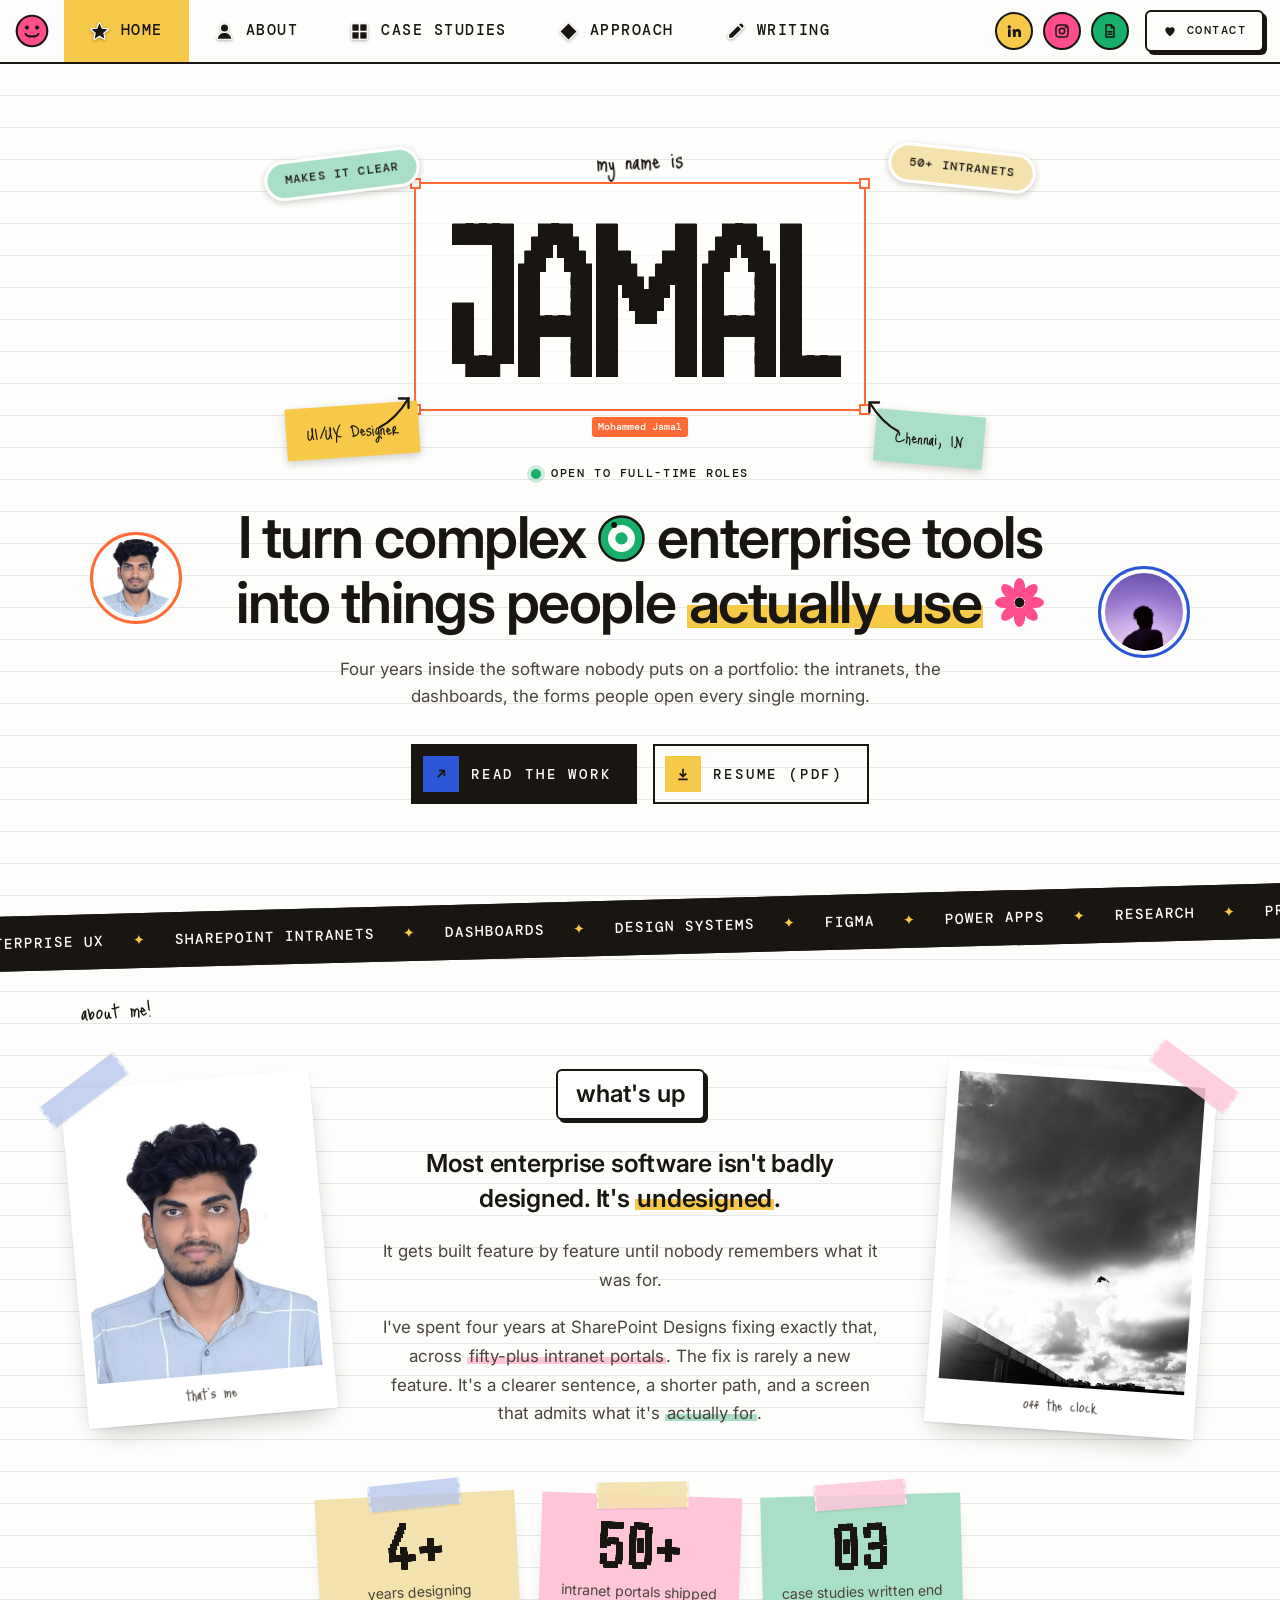
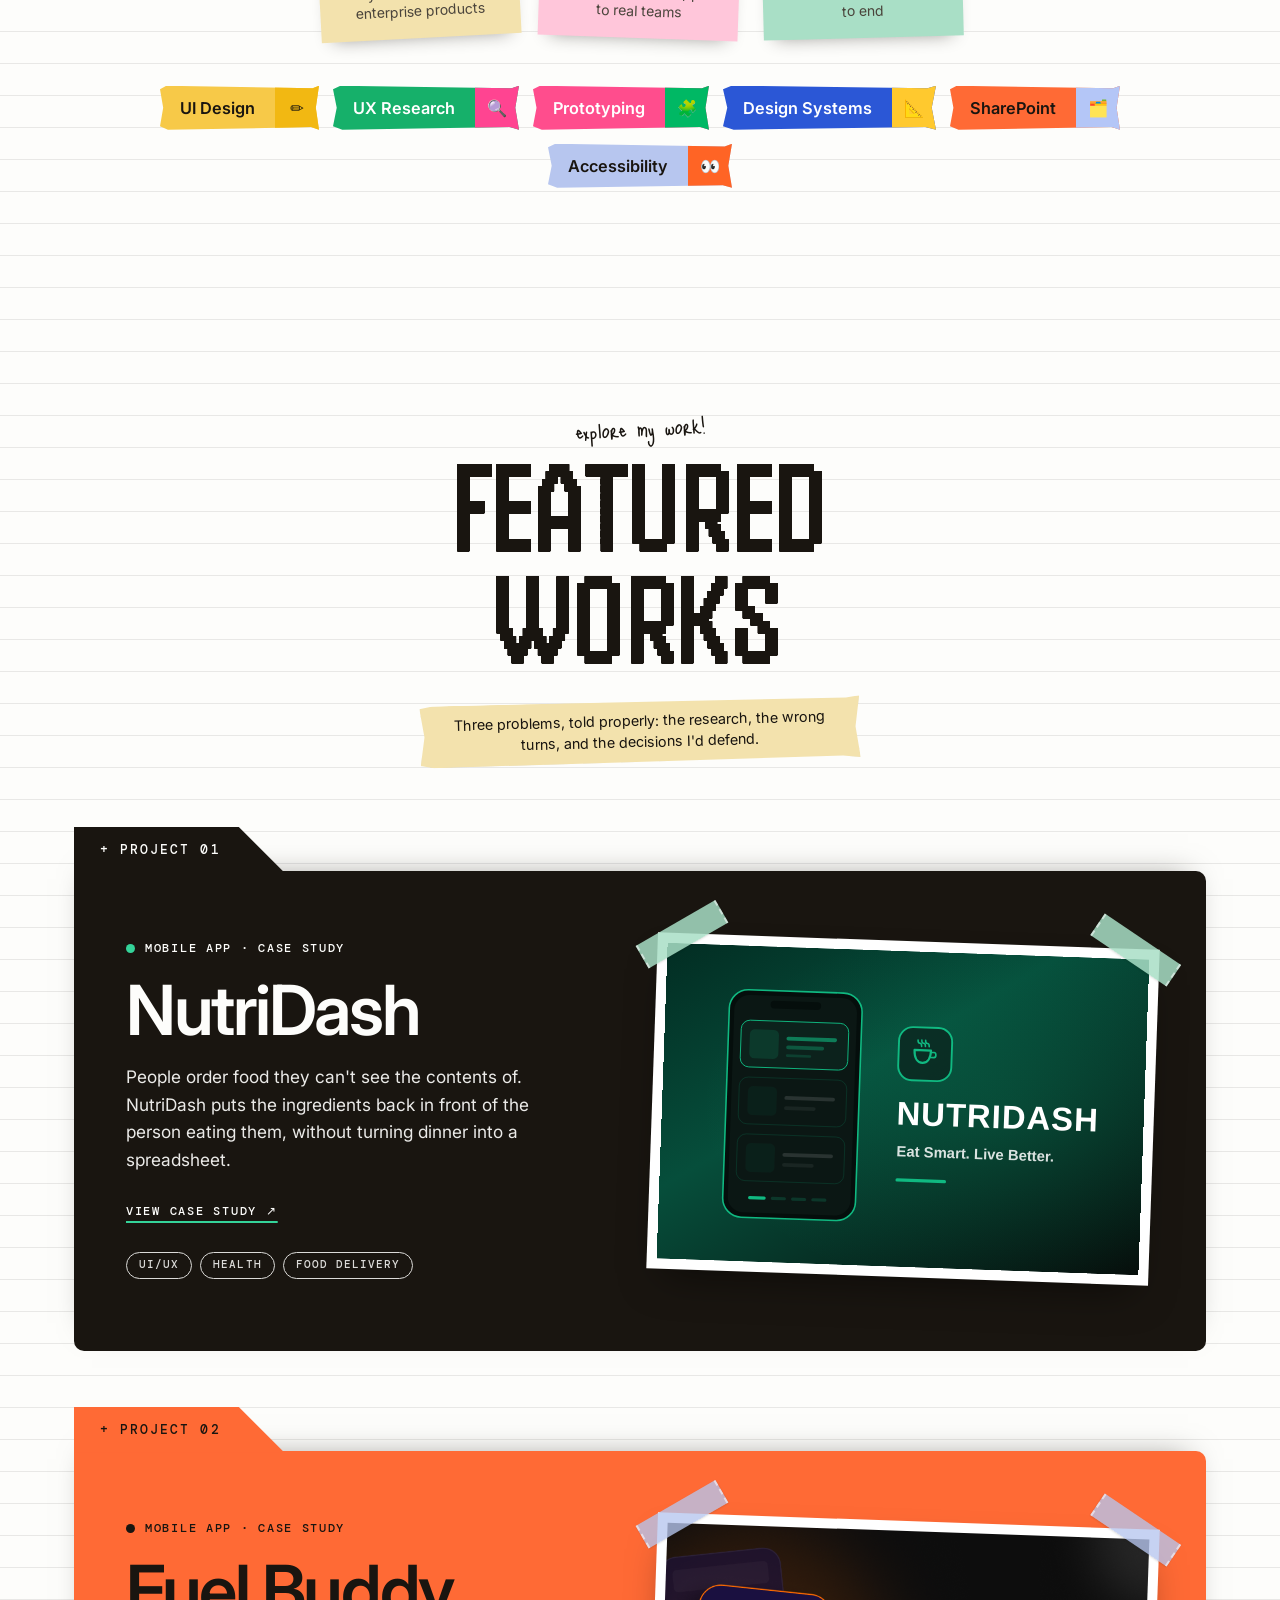
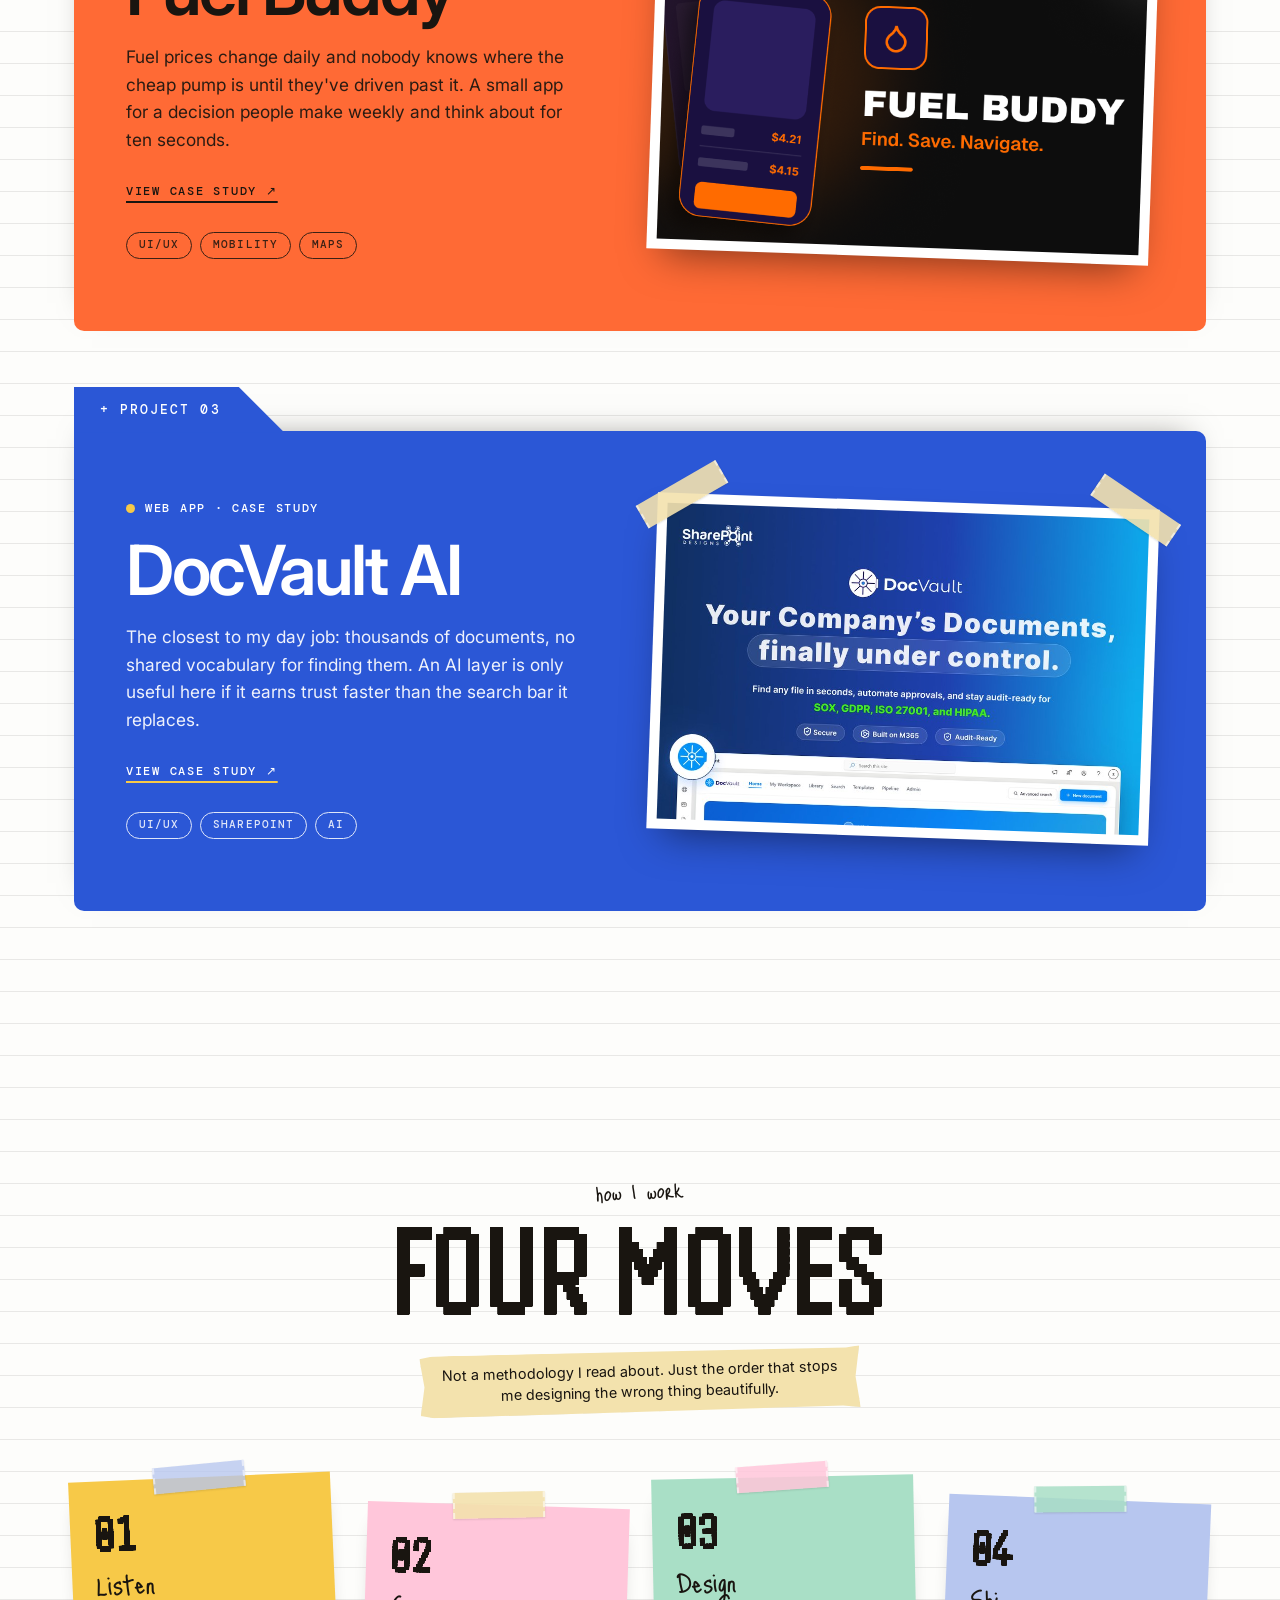
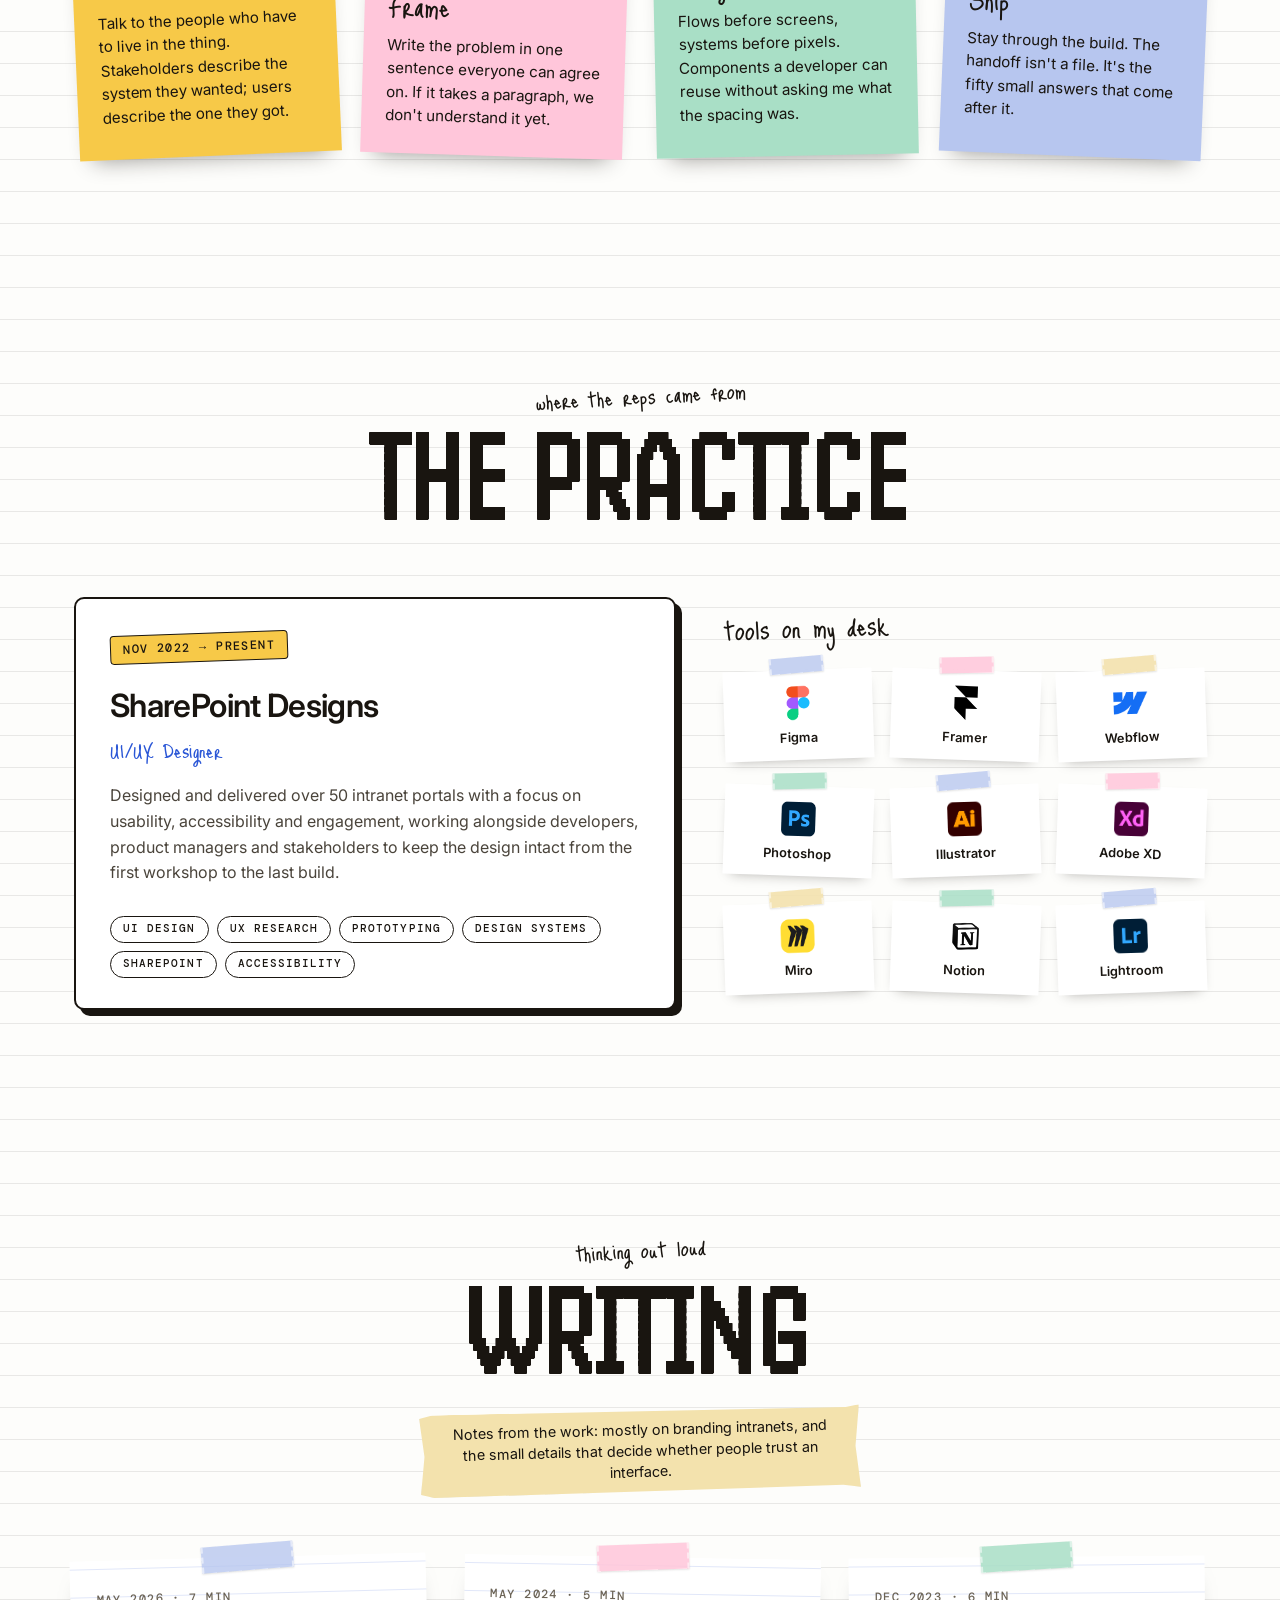
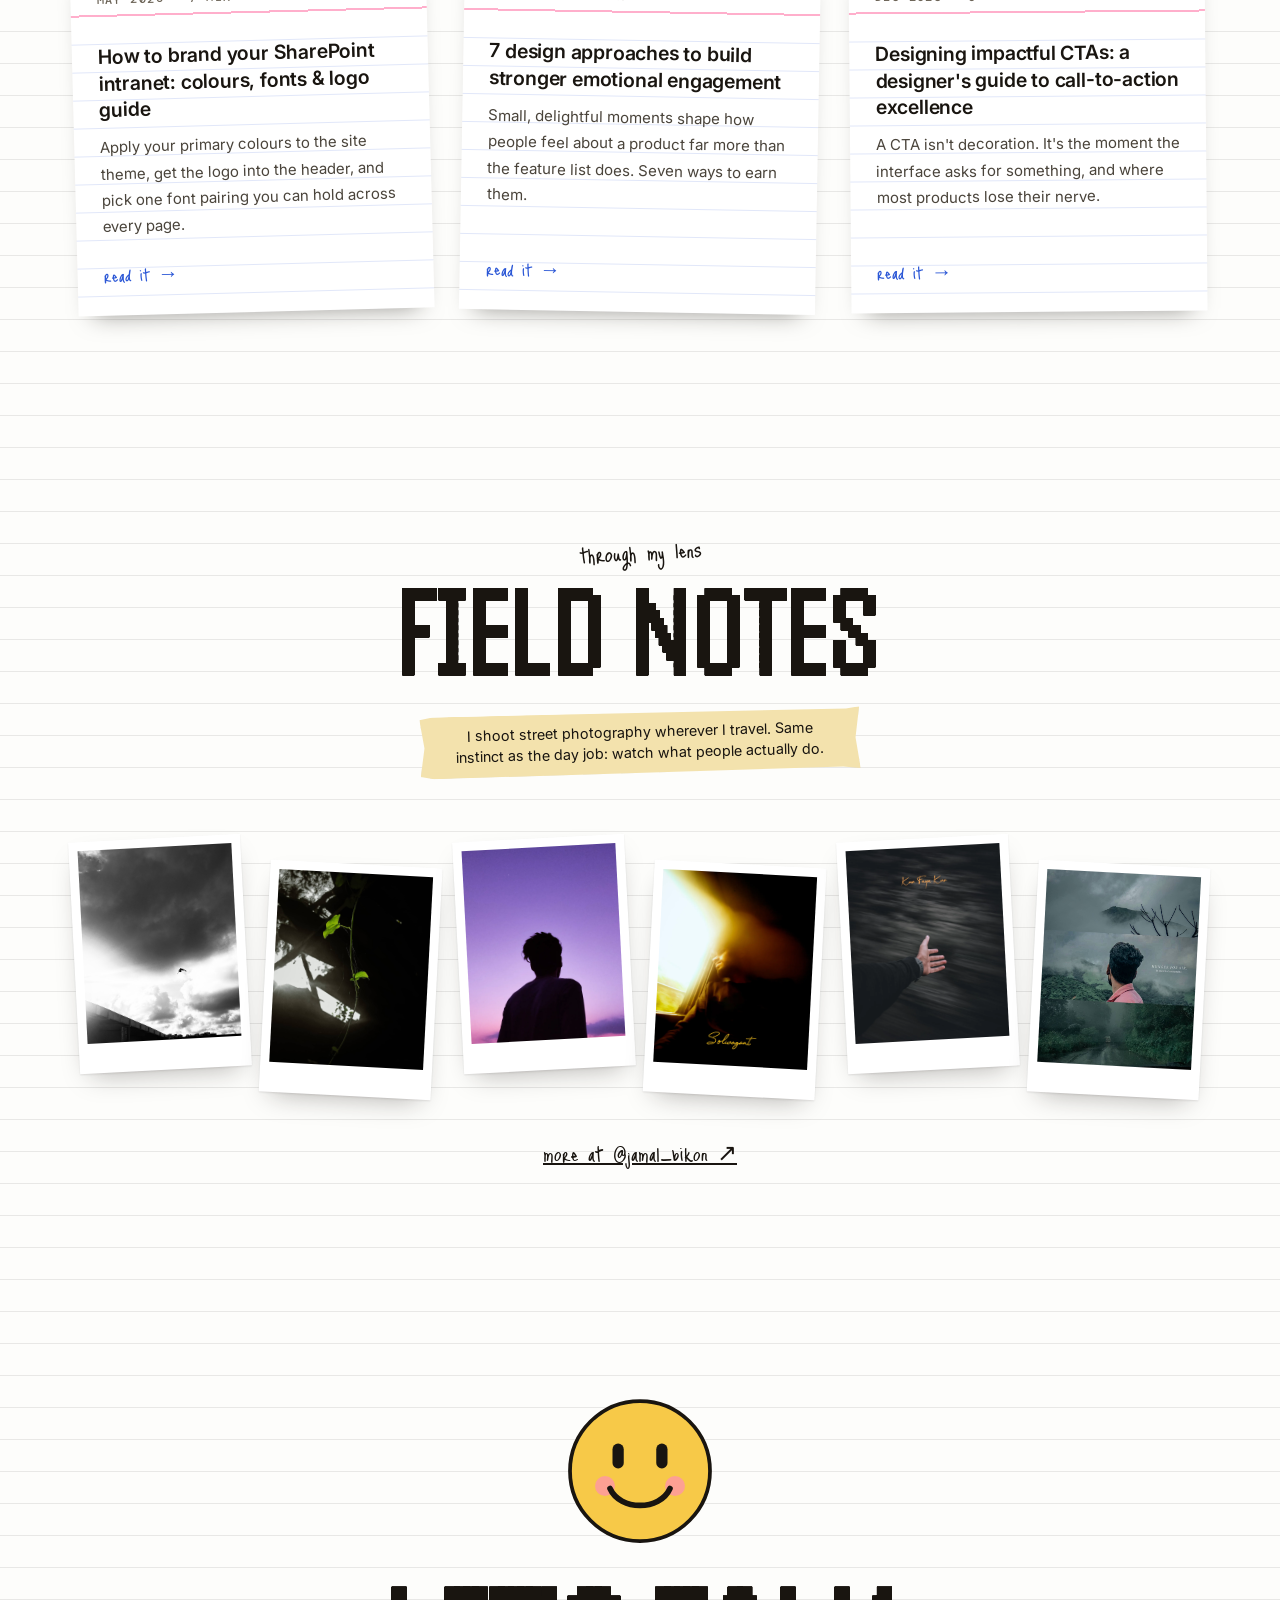
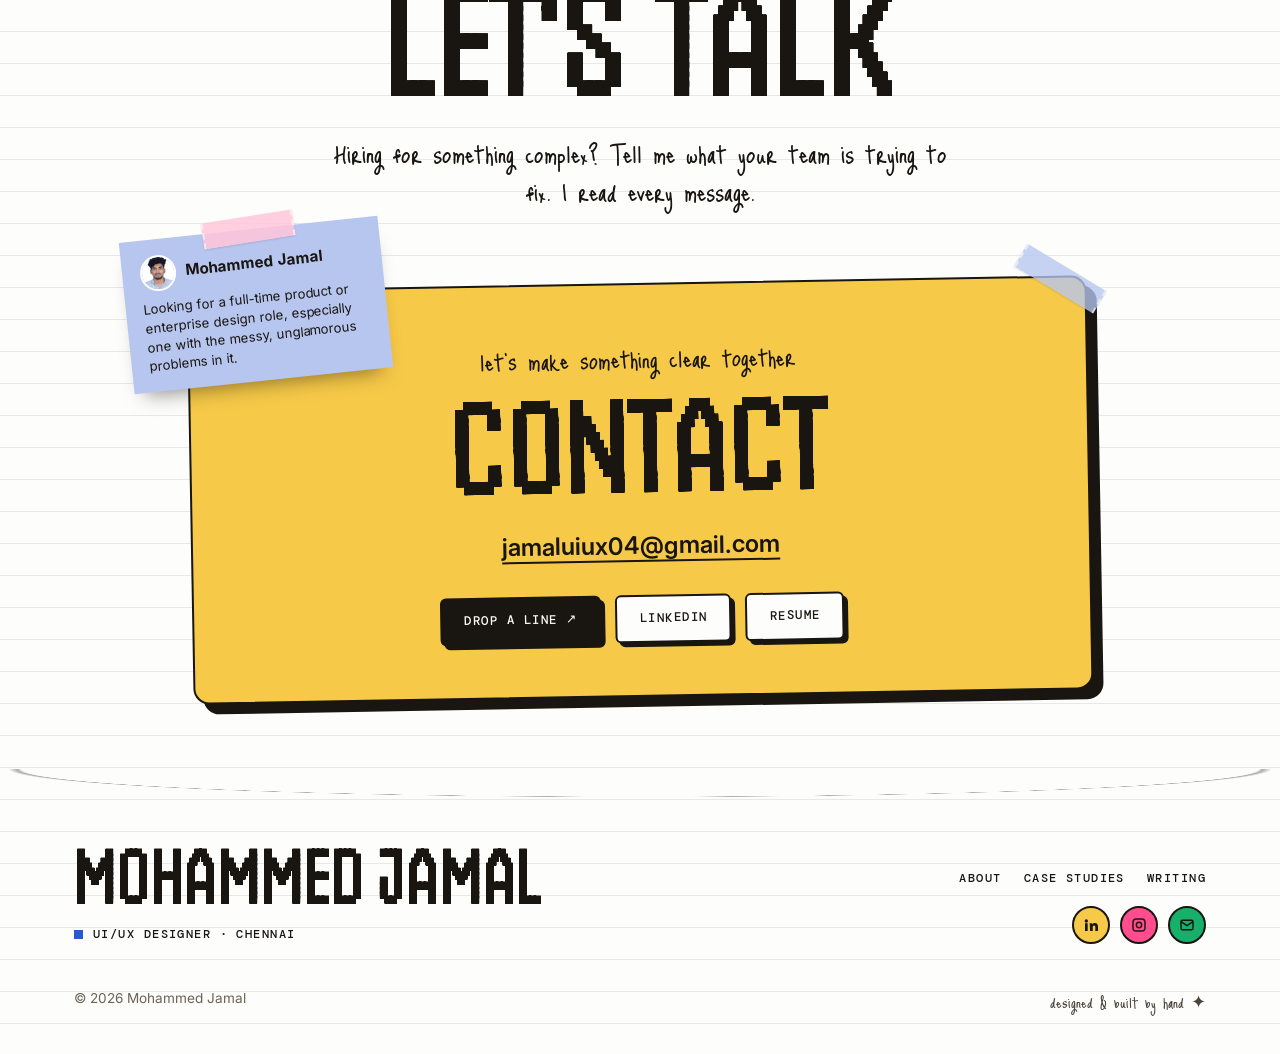
==== index.html @ aa574a54 "Tidy the case studies: notes where they help, one left edge Facts sit as taped notes under the Proje" ====
<!DOCTYPE html>
<html lang="en">
<head>
    <meta charset="UTF-8">
    <meta name="viewport" content="width=device-width, initial-scale=1.0">
    <title>Mohammed Jamal | UI/UX Designer</title>
    <meta name="description" content="Mohammed Jamal, UI/UX designer in Chennai. Four years and 50+ enterprise intranet portals: turning complex internal tools into things people actually use.">
    <link rel="icon" type="image/svg+xml" href="favicon.svg">
    <link rel="preconnect" href="https://fonts.googleapis.com">
    <link rel="preconnect" href="https://fonts.gstatic.com" crossorigin>
    <link href="https://fonts.googleapis.com/css2?family=Inter:wght@400;500;600;700&family=Just+Me+Again+Down+Here&family=Handjet:wght@100..900&family=DM+Mono:wght@400;500&display=swap" rel="stylesheet">
    <link rel="stylesheet" href="css/crayon.css?v=36">
</head>
<body>
    <a href="#main" class="skip">Skip to content</a>

    <div class="intro" id="intro" aria-hidden="true">
        <div class="intro-chip"><span id="introText"></span><span class="caret"></span></div>
    </div>

    <!-- Nav -->
    <header class="nav">
        <div class="nav-left">
            <a href="#top" class="nav-logo" aria-label="Mohammed Jamal, home">
                <svg viewBox="0 0 40 40" aria-hidden="true"><circle cx="20" cy="20" r="18" fill="#ff4d8d" stroke="#191510" stroke-width="2.5"/><circle cx="14" cy="16" r="2.4" fill="#191510"/><circle cx="26" cy="16" r="2.4" fill="#191510"/><path d="M12.5 23.5c2 4 13 4 15 0" fill="none" stroke="#191510" stroke-width="2.5" stroke-linecap="round"/></svg>
            </a>
            <ul class="nav-tabs">
                <li><a href="#top" class="active" data-spy="top"><svg viewBox="0 0 24 24" fill="currentColor" aria-hidden="true"><path d="m12 2 2.9 6.6 7.1.6-5.4 4.7 1.6 7L12 17.2 5.8 21l1.6-7L2 9.2l7.1-.6z"/></svg><span>Home</span></a></li>
                <li><a href="#about" data-spy="about"><svg viewBox="0 0 24 24" fill="currentColor" aria-hidden="true"><circle cx="12" cy="7.5" r="4.5"/><path d="M3.5 21c.8-4.6 4.2-7 8.5-7s7.7 2.4 8.5 7z"/></svg><span>About</span></a></li>
                <li><a href="case-studies.html"><svg viewBox="0 0 24 24" fill="currentColor" aria-hidden="true"><rect x="3" y="3" width="8" height="8"/><rect x="13" y="3" width="8" height="8"/><rect x="3" y="13" width="8" height="8"/><rect x="13" y="13" width="8" height="8"/></svg><span>Case Studies</span></a></li>
                <li><a href="#approach" data-spy="approach"><svg viewBox="0 0 24 24" fill="currentColor" aria-hidden="true"><path d="M12 2 22 12 12 22 2 12z"/></svg><span>Approach</span></a></li>
                <li><a href="#writing" data-spy="writing"><svg viewBox="0 0 24 24" fill="currentColor" aria-hidden="true"><path d="M4 20h4L19 9l-4-4L4 16zM16.5 3.5l4 4 1-1a2 2 0 0 0 0-2.8l-1.2-1.2a2 2 0 0 0-2.8 0z"/></svg><span>Writing</span></a></li>
            </ul>
        </div>
        <div class="nav-right">
            <a class="social y" href="https://www.linkedin.com/in/mohammed-jamal-217b0b106" target="_blank" rel="noopener" aria-label="LinkedIn"><svg viewBox="0 0 24 24" fill="currentColor" aria-hidden="true"><path d="M4.98 3.5a2.5 2.5 0 1 1 0 5 2.5 2.5 0 0 1 0-5M3 9.5h4V21H3zm7 0h3.8v1.6h.1c.5-1 1.8-2 3.8-2 4 0 4.8 2.6 4.8 6V21h-4v-5.2c0-1.3 0-2.9-1.8-2.9s-2.1 1.4-2.1 2.8V21h-4z"/></svg></a>
            <a class="social p" href="https://www.instagram.com/jamal_bikon/" target="_blank" rel="noopener" aria-label="Instagram"><svg viewBox="0 0 24 24" fill="none" stroke="currentColor" stroke-width="2.2" aria-hidden="true"><rect x="3" y="3" width="18" height="18" rx="5"/><circle cx="12" cy="12" r="4"/><circle cx="17.5" cy="6.5" r=".6" fill="currentColor"/></svg></a>
            <a class="social g" href="assets/MohammedJamal_Resume.pdf" target="_blank" rel="noopener" aria-label="Resume (PDF)"><svg viewBox="0 0 24 24" fill="none" stroke="currentColor" stroke-width="2.2" stroke-linecap="round" aria-hidden="true"><path d="M14 3H6v18h12V7z"/><path d="M14 3v4h4M9 13h6M9 17h6"/></svg></a>
            <a class="btn btn-paper nav-contact" href="#contact"><svg width="14" height="14" viewBox="0 0 24 24" fill="currentColor" aria-hidden="true"><path d="M12 21s-8-5.2-8-11a4.5 4.5 0 0 1 8-2.8A4.5 4.5 0 0 1 20 10c0 5.8-8 11-8 11"/></svg>Contact</a>
            <button class="burger" id="burger" aria-label="Menu" aria-expanded="false" aria-controls="mobMenu"><span></span><span></span></button>
        </div>
    </header>
    <nav class="mob-menu" id="mobMenu" aria-label="Mobile">
        <a href="#about">About</a>
        <a href="case-studies.html">Case Studies</a>
        <a href="#approach">Approach</a>
        <a href="#writing">Writing</a>
        <a href="#contact">Contact</a>
        <div class="mob-socials">
            <a class="social y" href="https://www.linkedin.com/in/mohammed-jamal-217b0b106" target="_blank" rel="noopener" aria-label="LinkedIn"><svg viewBox="0 0 24 24" fill="currentColor" aria-hidden="true"><path d="M4.98 3.5a2.5 2.5 0 1 1 0 5 2.5 2.5 0 0 1 0-5M3 9.5h4V21H3zm7 0h3.8v1.6h.1c.5-1 1.8-2 3.8-2 4 0 4.8 2.6 4.8 6V21h-4v-5.2c0-1.3 0-2.9-1.8-2.9s-2.1 1.4-2.1 2.8V21h-4z"/></svg></a>
            <a class="social p" href="https://www.instagram.com/jamal_bikon/" target="_blank" rel="noopener" aria-label="Instagram"><svg viewBox="0 0 24 24" fill="none" stroke="currentColor" stroke-width="2.2" aria-hidden="true"><rect x="3" y="3" width="18" height="18" rx="5"/><circle cx="12" cy="12" r="4"/></svg></a>
            <a class="social g" href="assets/MohammedJamal_Resume.pdf" target="_blank" rel="noopener" aria-label="Resume (PDF)"><svg viewBox="0 0 24 24" fill="none" stroke="currentColor" stroke-width="2.2" aria-hidden="true"><path d="M14 3H6v18h12V7z"/><path d="M14 3v4h4M9 13h6M9 17h6"/></svg></a>
        </div>
    </nav>

    <main id="main">
        <!-- Hero -->
        <section class="hero" id="top">
            <div class="name-stage neg-zone">
                <span class="my-name hand">my name is</span>
                <div class="select-box">
                    <span class="handle h1"></span><span class="handle h2"></span><span class="handle h3"></span><span class="handle h4"></span>
                    <h1 class="hero-name pixel" aria-label="Jamal"><span class="ch">J</span><span class="ch">A</span><span class="ch">M</span><span class="ch">A</span><span class="ch">L</span></h1>
                    <span class="dims" aria-hidden="true">Mohammed Jamal</span>
                </div>
                <span class="sticky s1">Makes it clear</span>
                <span class="sticky s2">50+ intranets</span>
                <span class="sticky hand-note s3">UI/UX Designer</span>
                <span class="sticky hand-note s4">Chennai, IN</span>
                <svg class="arrow a1" viewBox="0 0 48 48" fill="none" stroke="currentColor" stroke-width="2.4" stroke-linecap="round" aria-hidden="true"><path d="M6 42c8-4 20-14 30-30"/><path d="M26 12h10v10"/></svg>
                <svg class="arrow a2" viewBox="0 0 48 48" fill="none" stroke="currentColor" stroke-width="2.4" stroke-linecap="round" aria-hidden="true"><path d="M6 42c8-4 20-14 30-30"/><path d="M26 12h10v10"/></svg>
                <span class="negative" aria-hidden="true"><i></i><i></i><i></i><i></i></span>
            </div>

            <p class="status"><span class="dot"></span>Open to full-time roles</p>
            <p class="hero-line">I turn complex <svg class="spin-icon" viewBox="0 0 40 40" aria-hidden="true"><circle cx="20" cy="20" r="18" fill="#16b06a" stroke="#191510" stroke-width="2"/><circle cx="20" cy="20" r="11" fill="#fdfdfb"/><circle cx="20" cy="20" r="5" fill="#16b06a"/><circle cx="14" cy="9" r="2.4" fill="#191510"/></svg> enterprise tools into things people <span class="hl">actually use</span> <svg class="spin-icon" viewBox="0 0 40 40" aria-hidden="true"><ellipse cx="20" cy="8" rx="4.6" ry="8" fill="#ff4d8d" transform="rotate(0 20 20)"/><ellipse cx="20" cy="8" rx="4.6" ry="8" fill="#ff4d8d" transform="rotate(45 20 20)"/><ellipse cx="20" cy="8" rx="4.6" ry="8" fill="#ff4d8d" transform="rotate(90 20 20)"/><ellipse cx="20" cy="8" rx="4.6" ry="8" fill="#ff4d8d" transform="rotate(135 20 20)"/><ellipse cx="20" cy="8" rx="4.6" ry="8" fill="#ff4d8d" transform="rotate(180 20 20)"/><ellipse cx="20" cy="8" rx="4.6" ry="8" fill="#ff4d8d" transform="rotate(225 20 20)"/><ellipse cx="20" cy="8" rx="4.6" ry="8" fill="#ff4d8d" transform="rotate(270 20 20)"/><ellipse cx="20" cy="8" rx="4.6" ry="8" fill="#ff4d8d" transform="rotate(315 20 20)"/><circle cx="20" cy="20" r="4" fill="#191510"/></svg></p>
            <p class="hero-sub">Four years inside the software nobody puts on a portfolio: the intranets, the dashboards, the forms people open every single morning.</p>
            <div class="hero-ctas">
                <a class="btn-cta" href="#work"><span class="cta-icon"><svg viewBox="0 0 24 24" fill="none" stroke="currentColor" stroke-width="2.4" aria-hidden="true"><path d="M7 17 17 7M9 7h8v8"/></svg></span>Read the work</a>
                <a class="btn-cta ghost" href="assets/MohammedJamal_Resume.pdf" target="_blank" rel="noopener"><span class="cta-icon"><svg viewBox="0 0 24 24" fill="none" stroke="currentColor" stroke-width="2.4" aria-hidden="true"><path d="M12 4v12M7 11l5 5 5-5M5 20h14"/></svg></span>Resume (PDF)</a>
            </div>

            <div class="avatar left float"><img src="assets/profile.jpg" alt="" width="84" height="84"></div>
            <div class="avatar right float slow"><img src="assets/photography/03.jpg" alt="" width="84" height="84"></div>
        </section>

        <div class="marquee" aria-hidden="true"><div class="marquee-track"><span>Enterprise UX</span><span class="star">✦</span><span>SharePoint intranets</span><span class="star">✦</span><span>Dashboards</span><span class="star">✦</span><span>Design systems</span><span class="star">✦</span><span>Figma</span><span class="star">✦</span><span>Power Apps</span><span class="star">✦</span><span>Research</span><span class="star">✦</span><span>Prototyping</span><span class="star">✦</span><span>Enterprise UX</span><span class="star">✦</span><span>SharePoint intranets</span><span class="star">✦</span><span>Dashboards</span><span class="star">✦</span><span>Design systems</span><span class="star">✦</span><span>Figma</span><span class="star">✦</span><span>Power Apps</span><span class="star">✦</span><span>Research</span><span class="star">✦</span><span>Prototyping</span><span class="star">✦</span></div></div>

        <!-- About -->
        <section class="sec about" id="about">
            <span class="about-scribble hand">about me!</span>
            <div class="wrap">
                <div class="about-grid">
                    <figure class="polaroid p-left rv">
                        <span class="tape tl"></span>
                        <img src="assets/profile_portrait.jpg" alt="Mohammed Jamal" width="640" height="800" loading="lazy">
                        <figcaption>that's me</figcaption>
                    </figure>
                    <div class="about-copy rv">
                        <h2 class="boxed-title">what's up</h2>
                        <p class="pull">Most enterprise software isn't badly designed. It's <span class="hl">undesigned</span>.</p>
                        <p class="body">It gets built feature by feature until nobody remembers what it was for.</p>
                        <p class="body">I've spent four years at SharePoint Designs fixing exactly that, across <span class="hl pink">fifty-plus intranet portals</span>. The fix is rarely a new feature. It's a clearer sentence, a shorter path, and a screen that admits what it's <span class="hl mint">actually for</span>.</p>
                    </div>
                    <figure class="polaroid p-right rv">
                        <span class="tape tr pink"></span>
                        <img src="assets/photography/01.jpg" alt="Street photograph from Jamal's travels" width="768" height="1024" loading="lazy">
                        <figcaption>off the clock</figcaption>
                    </figure>
                </div>

                <div class="stats">
                    <div class="stat rv"><span class="tape tc"></span><div class="stat-num pixel">4+</div><div class="stat-label">years designing enterprise products</div></div>
                    <div class="stat rv"><span class="tape tc yellow"></span><div class="stat-num pixel">50+</div><div class="stat-label">intranet portals shipped to real teams</div></div>
                    <div class="stat rv"><span class="tape tc pink"></span><div class="stat-num pixel">03</div><div class="stat-label">case studies written end to end</div></div>
                </div>

                <ul class="chips" aria-label="Skills">
                    <li class="chip c1"><span>UI Design</span><i aria-hidden="true">✏️</i></li>
                    <li class="chip c2"><span>UX Research</span><i aria-hidden="true">🔍</i></li>
                    <li class="chip c3"><span>Prototyping</span><i aria-hidden="true">🧩</i></li>
                    <li class="chip c4"><span>Design Systems</span><i aria-hidden="true">📐</i></li>
                    <li class="chip c5"><span>SharePoint</span><i aria-hidden="true">🗂️</i></li>
                    <li class="chip c6"><span>Accessibility</span><i aria-hidden="true">👀</i></li>
                </ul>
            </div>
        </section>

        <!-- Work -->
        <section class="sec work" id="work">
            <div class="wrap">
                <div class="sec-head">
                    <span class="scribble hand">explore my work!</span>
                    <h2 class="pixel">Featured<br>Works</h2>
                    <p class="tape-note">Three problems, told properly: the research, the wrong turns, and the decisions I'd defend.</p>
                </div>

                <div class="work-stack">
                    <article class="folder f-nutri" style="--i:0">
                        <div class="folder-tab">+ Project 01</div>
                        <div class="folder-body">
                            <div>
                                <div class="folder-meta"><span class="dot"></span>Mobile app · Case study</div>
                                <h3>NutriDash</h3>
                                <p>People order food they can't see the contents of. NutriDash puts the ingredients back in front of the person eating them, without turning dinner into a spreadsheet.</p>
                                <a class="link-arrow" href="nutridash.html">View case study ↗</a>
                                <div class="folder-tags"><span>UI/UX</span><span>Health</span><span>Food delivery</span></div>
                            </div>
                            <div class="folder-shot">
                                <span class="tape tl mint"></span><span class="tape tr mint"></span>
                                <div class="frame"><img src="assets/nutridash/nutridash_banner.svg" alt="NutriDash app screens" loading="lazy"></div>
                            </div>
                        </div>
                        <a class="cover" href="nutridash.html" tabindex="-1" aria-hidden="true"></a>
                    </article>

                    <article class="folder f-fuel" style="--i:1">
                        <div class="folder-tab">+ Project 02</div>
                        <div class="folder-body">
                            <div>
                                <div class="folder-meta"><span class="dot"></span>Mobile app · Case study</div>
                                <h3>Fuel Buddy</h3>
                                <p>Fuel prices change daily and nobody knows where the cheap pump is until they've driven past it. A small app for a decision people make weekly and think about for ten seconds.</p>
                                <a class="link-arrow" href="fuel-buddy.html">View case study ↗</a>
                                <div class="folder-tags"><span>UI/UX</span><span>Mobility</span><span>Maps</span></div>
                            </div>
                            <div class="folder-shot">
                                <span class="tape tl"></span><span class="tape tr"></span>
                                <div class="frame"><img src="assets/fuel-buddy/fuel_buddy_banner.png" alt="Fuel Buddy app screens" loading="lazy"></div>
                            </div>
                        </div>
                        <a class="cover" href="fuel-buddy.html" tabindex="-1" aria-hidden="true"></a>
                    </article>

                    <article class="folder f-doc" style="--i:2">
                        <div class="folder-tab">+ Project 03</div>
                        <div class="folder-body">
                            <div>
                                <div class="folder-meta"><span class="dot"></span>Web app · Case study</div>
                                <h3>DocVault AI</h3>
                                <p>The closest to my day job: thousands of documents, no shared vocabulary for finding them. An AI layer is only useful here if it earns trust faster than the search bar it replaces.</p>
                                <a class="link-arrow" href="docvault.html">View case study ↗</a>
                                <div class="folder-tags"><span>UI/UX</span><span>SharePoint</span><span>AI</span></div>
                            </div>
                            <div class="folder-shot">
                                <span class="tape tl yellow"></span><span class="tape tr yellow"></span>
                                <div class="frame"><img src="assets/docvault/docvault_card.jpg" alt="DocVault AI dashboard" loading="lazy"></div>
                            </div>
                        </div>
                        <a class="cover" href="docvault.html" tabindex="-1" aria-hidden="true"></a>
                    </article>
                </div>
            </div>
        </section>

        <!-- Approach -->
        <section class="sec approach" id="approach">
            <div class="wrap">
                <div class="sec-head">
                    <span class="scribble hand">how I work</span>
                    <h2 class="pixel">Four moves</h2>
                    <p class="tape-note">Not a methodology I read about. Just the order that stops me designing the wrong thing beautifully.</p>
                </div>
                <ol class="notes" role="list">
                    <li class="note rv"><span class="tape tc"></span><div class="note-num pixel">01</div><h3>Listen</h3><p>Talk to the people who have to live in the thing. Stakeholders describe the system they wanted; users describe the one they got.</p></li>
                    <li class="note rv"><span class="tape tc yellow"></span><div class="note-num pixel">02</div><h3>Frame</h3><p>Write the problem in one sentence everyone can agree on. If it takes a paragraph, we don't understand it yet.</p></li>
                    <li class="note rv"><span class="tape tc pink"></span><div class="note-num pixel">03</div><h3>Design</h3><p>Flows before screens, systems before pixels. Components a developer can reuse without asking me what the spacing was.</p></li>
                    <li class="note rv"><span class="tape tc mint"></span><div class="note-num pixel">04</div><h3>Ship</h3><p>Stay through the build. The handoff isn't a file. It's the fifty small answers that come after it.</p></li>
                </ol>
            </div>
        </section>

        <!-- Practice -->
        <section class="sec practice" id="practice">
            <div class="wrap">
                <div class="sec-head">
                    <span class="scribble hand">where the reps came from</span>
                    <h2 class="pixel">The Practice</h2>
                </div>
                <div class="practice-grid">
                    <article class="job rv">
                        <span class="job-when mono">Nov 2022 → Present</span>
                        <h3>SharePoint Designs</h3>
                        <div class="role">UI/UX Designer</div>
                        <p>Designed and delivered over 50 intranet portals with a focus on usability, accessibility and engagement, working alongside developers, product managers and stakeholders to keep the design intact from the first workshop to the last build.</p>
                        <div class="folder-tags"><span>UI Design</span><span>UX Research</span><span>Prototyping</span><span>Design Systems</span><span>SharePoint</span><span>Accessibility</span></div>
                    </article>
                    <div class="toolbox rv">
                        <h3>tools on my desk</h3>
                        <ul class="tools" role="list">
                            <li class="tool"><span class="tape tc"></span><img src="assets/logos/figma_logo.png" alt="" loading="lazy">Figma</li>
                            <li class="tool"><span class="tape tc pink"></span><img src="assets/logos/framer_logo.png" alt="" loading="lazy">Framer</li>
                            <li class="tool"><span class="tape tc yellow"></span><img src="assets/logos/webflow_logo.png" alt="" loading="lazy">Webflow</li>
                            <li class="tool"><span class="tape tc mint"></span><img src="assets/logos/photoshop_logo.png" alt="" loading="lazy">Photoshop</li>
                            <li class="tool"><span class="tape tc"></span><img src="assets/logos/adobe_illustrator_logo.png" alt="" loading="lazy">Illustrator</li>
                            <li class="tool"><span class="tape tc pink"></span><img src="assets/logos/adobe_xd_logo.png" alt="" loading="lazy">Adobe XD</li>
                            <li class="tool"><span class="tape tc yellow"></span><img src="assets/logos/miro_logo.png" alt="" loading="lazy">Miro</li>
                            <li class="tool"><span class="tape tc mint"></span><img src="assets/logos/notion_logo.png" alt="" loading="lazy">Notion</li>
                            <li class="tool"><span class="tape tc"></span><img src="assets/logos/adobe_lightroom_logo.png" alt="" loading="lazy">Lightroom</li>
                        </ul>
                    </div>
                </div>
            </div>
        </section>

        <!-- Writing -->
        <section class="sec writing" id="writing">
            <div class="wrap">
                <div class="sec-head">
                    <span class="scribble hand">thinking out loud</span>
                    <h2 class="pixel">Writing</h2>
                    <p class="tape-note">Notes from the work: mostly on branding intranets, and the small details that decide whether people trust an interface.</p>
                </div>
                <div class="cards3">
                    <a class="index-card rv" href="https://www.sharepointdesigns.com/blog/sharepoint-intranet-branding-guide" target="_blank" rel="noopener">
                        <span class="tape tc"></span>
                        <span class="mono">May 2026 · 7 min</span>
                        <h3>How to brand your SharePoint intranet: colours, fonts &amp; logo guide</h3>
                        <p>Apply your primary colours to the site theme, get the logo into the header, and pick one font pairing you can hold across every page.</p>
                        <span class="read">read it →</span>
                    </a>
                    <a class="index-card rv" href="https://www.sharepointdesigns.com/blog/7-design-secret-tips-to-spark-emotions" target="_blank" rel="noopener">
                        <span class="tape tc pink"></span>
                        <span class="mono">May 2024 · 5 min</span>
                        <h3>7 design approaches to build stronger emotional engagement</h3>
                        <p>Small, delightful moments shape how people feel about a product far more than the feature list does. Seven ways to earn them.</p>
                        <span class="read">read it →</span>
                    </a>
                    <a class="index-card rv" href="https://www.sharepointdesigns.com/blog/a-designers-guide-to-cta-excellence" target="_blank" rel="noopener">
                        <span class="tape tc mint"></span>
                        <span class="mono">Dec 2023 · 6 min</span>
                        <h3>Designing impactful CTAs: a designer's guide to call-to-action excellence</h3>
                        <p>A CTA isn't decoration. It's the moment the interface asks for something, and where most products lose their nerve.</p>
                        <span class="read">read it →</span>
                    </a>
                </div>
            </div>
        </section>

        <!-- Field notes -->
        <section class="sec field" id="field-notes">
            <div class="wrap">
                <div class="sec-head">
                    <span class="scribble hand">through my lens</span>
                    <h2 class="pixel">Field Notes</h2>
                    <p class="tape-note">I shoot street photography wherever I travel. Same instinct as the day job: watch what people actually do.</p>
                </div>
                <div class="wall">
                    <figure class="polaroid rv"><img src="assets/photography/01.jpg" alt="Street photograph 1" loading="lazy"></figure>
                    <figure class="polaroid rv"><img src="assets/photography/02.jpg" alt="Street photograph 2" loading="lazy"></figure>
                    <figure class="polaroid rv"><img src="assets/photography/03.jpg" alt="Street photograph 3" loading="lazy"></figure>
                    <figure class="polaroid rv"><img src="assets/photography/04.jpg" alt="Street photograph 4" loading="lazy"></figure>
                    <figure class="polaroid rv"><img src="assets/photography/05.jpg" alt="Street photograph 5" loading="lazy"></figure>
                    <figure class="polaroid rv"><img src="assets/photography/06.jpg" alt="Street photograph 6" loading="lazy"></figure>
                </div>
                <p class="wall-foot"><a href="https://www.instagram.com/jamal_bikon/" target="_blank" rel="noopener">more at @jamal_bikon ↗</a></p>
            </div>
        </section>

        <!-- Contact -->
        <section class="sec contact" id="contact">
            <div class="wrap">
                <svg class="smiley" viewBox="0 0 120 120" aria-hidden="true"><circle cx="60" cy="60" r="56" fill="#f7c948" stroke="#191510" stroke-width="3"/><g class="blink"><rect x="38" y="38" width="9" height="20" rx="4.5" fill="#191510"/><rect x="73" y="38" width="9" height="20" rx="4.5" fill="#191510"/></g><circle cx="32" cy="72" r="8" fill="#ff8fb4" opacity=".7"/><circle cx="88" cy="72" r="8" fill="#ff8fb4" opacity=".7"/><path d="M36 74c8 18 40 18 48 0" fill="none" stroke="#191510" stroke-width="4.5" stroke-linecap="round"/></svg>
                <div class="neg-zone talk"><h2 class="pixel">Let's talk</h2><span class="negative" aria-hidden="true"><i></i><i></i><i></i><i></i></span></div>
                <p class="lead hand">Hiring for something complex? Tell me what your team is trying to fix. I read every message.</p>

                <div class="contact-stage">
                    <div class="me-card rv">
                        <span class="tape tc pink"></span>
                        <div class="who"><img src="assets/profile.jpg" alt="" width="36" height="36">Mohammed Jamal</div>
                        <p>Looking for a full-time product or enterprise design role, especially one with the messy, unglamorous problems in it.</p>
                    </div>
                    <div class="big-card">
                        <span class="tape tl"></span><span class="tape tr"></span>
                        <p class="hand">let's make something clear together</p>
                        <p class="pixel" aria-hidden="true">Contact</p>
                        <a class="email" href="mailto:jamaluiux04@gmail.com">jamaluiux04@gmail.com</a>
                        <div class="actions">
                            <a class="btn btn-ink" href="mailto:jamaluiux04@gmail.com">Drop a line ↗</a>
                            <a class="btn btn-paper" href="https://www.linkedin.com/in/mohammed-jamal-217b0b106" target="_blank" rel="noopener">LinkedIn</a>
                            <a class="btn btn-paper" href="assets/MohammedJamal_Resume.pdf" target="_blank" rel="noopener">Resume</a>
                        </div>
                    </div>
                </div>
            </div>
        </section>
    </main>

    <footer class="footer">
        <div class="wrap">
            <div class="footer-top">
                <div>
                    <div class="footer-name pixel">Mohammed Jamal</div>
                    <div class="footer-role mono">UI/UX Designer · Chennai</div>
                </div>
                <div class="footer-links">
                    <nav class="mono" aria-label="Footer">
                        <a href="#about">About</a>
                        <a href="case-studies.html">Case Studies</a>
                        <a href="#writing">Writing</a>
                    </nav>
                    <div class="socials">
                        <a class="social y" href="https://www.linkedin.com/in/mohammed-jamal-217b0b106" target="_blank" rel="noopener" aria-label="LinkedIn"><svg viewBox="0 0 24 24" fill="currentColor" aria-hidden="true"><path d="M4.98 3.5a2.5 2.5 0 1 1 0 5 2.5 2.5 0 0 1 0-5M3 9.5h4V21H3zm7 0h3.8v1.6h.1c.5-1 1.8-2 3.8-2 4 0 4.8 2.6 4.8 6V21h-4v-5.2c0-1.3 0-2.9-1.8-2.9s-2.1 1.4-2.1 2.8V21h-4z"/></svg></a>
                        <a class="social p" href="https://www.instagram.com/jamal_bikon/" target="_blank" rel="noopener" aria-label="Instagram"><svg viewBox="0 0 24 24" fill="none" stroke="currentColor" stroke-width="2.2" aria-hidden="true"><rect x="3" y="3" width="18" height="18" rx="5"/><circle cx="12" cy="12" r="4"/></svg></a>
                        <a class="social g" href="mailto:jamaluiux04@gmail.com" aria-label="Email"><svg viewBox="0 0 24 24" fill="none" stroke="currentColor" stroke-width="2.2" aria-hidden="true"><rect x="3" y="5" width="18" height="14" rx="2"/><path d="m3 7 9 6 9-6"/></svg></a>
                    </div>
                </div>
            </div>
            <div class="footer-bottom">
                <span>© 2026 Mohammed Jamal</span>
                <span class="made">designed &amp; built by hand ✦</span>
            </div>
        </div>
    </footer>

    <script src="js/crayon.js?v=36"></script>
</body>
</html>
---- css/crayon.css ----
/* ========================================
   Crayon: a scrapbook on lined paper
   ======================================== */
:root {
    --paper: #fdfdfb;
    --chrome: #ece3d1;
    --ink: #191510;
    --ink-2: #4a443b;
    --ink-3: #6b6356;
    --rule: rgba(25, 21, 16, .09);
    --tick: #c0b49d;

    --yellow: #f7c948;
    --yellow-soft: #f3e2ad;
    --blue: #2b57d6;
    --cyan: #b7c6ef;
    --pink: #ff4d8d;
    --pink-soft: #ffc6da;
    --mint: #a9dfc6;
    --green: #16b06a;
    --orange: #ff6a35;

    --ff: 'Inter', system-ui, -apple-system, sans-serif;
    --ff-pixel: 'Handjet', 'Arial Black', sans-serif;
    --ff-hand: 'Just Me Again Down Here', 'Segoe Print', 'Bradley Hand', cursive;
    --ff-mono: 'DM Mono', ui-monospace, Menlo, monospace;

    --line: 32px;
    --max-w: 1180px;
    --pad: 24px;
    --nav-h: 64px;
    --ease: cubic-bezier(.22, 1, .36, 1);
    --shadow: 4px 4px 0 var(--ink);
}

*, *::before, *::after { margin: 0; padding: 0; box-sizing: border-box; }
html { scroll-behavior: smooth; scroll-padding-top: calc(var(--nav-h) + 16px); }
body {
    font-family: var(--ff);
    color: var(--ink);
    background-color: var(--paper);
    background-image: repeating-linear-gradient(to bottom, transparent 0 calc(var(--line) - 1px), var(--rule) calc(var(--line) - 1px) var(--line));
    line-height: 1.6;
    overflow-x: hidden;
    -webkit-font-smoothing: antialiased;
}
::selection { background: var(--yellow); color: var(--ink); }
a { color: inherit; }
img { max-width: 100%; display: block; }
ul, ol { list-style: none; }
main { overflow-x: clip; }
button { font: inherit; color: inherit; background: none; border: 0; cursor: pointer; }
:focus-visible { outline: 3px solid var(--blue); outline-offset: 3px; border-radius: 4px; }
.wrap { max-width: var(--max-w); margin: 0 auto; padding: 0 var(--pad); }
.sr-only { position: absolute; width: 1px; height: 1px; overflow: hidden; clip: rect(0 0 0 0); white-space: nowrap; }
.skip { position: absolute; left: 12px; top: -60px; z-index: 200; background: var(--ink); color: var(--paper); padding: 10px 16px; border-radius: 6px; }
.skip:focus { top: 12px; }

/* ---------- Type ---------- */
.pixel {
    font-family: var(--ff-pixel);
    font-weight: 700;
    text-transform: uppercase;
    line-height: .88;
    letter-spacing: .01em;
}
.hand { font-family: var(--ff-hand); font-weight: 400; line-height: 1.25; }
.mono { font-family: var(--ff-mono); font-weight: 500; text-transform: uppercase; letter-spacing: .12em; font-size: .75rem; }

.sec { position: relative; padding: 112px 0; }
.sec-head { text-align: center; margin-bottom: 64px; }
.sec-head .scribble { font-size: 1.6rem; display: inline-block; transform: rotate(-3deg); margin-bottom: 8px; }
.sec-head h2 { font-size: clamp(3.4rem, 10.5vw, 8rem); }
.sec-head .tape-note { margin-top: 24px; }

/* ---------- Bits of paper ---------- */
.tape {
    position: absolute;
    width: 92px; height: 26px;
    background: rgba(183, 198, 239, .78);
    border-left: 2px dashed rgba(255, 255, 255, .55);
    border-right: 2px dashed rgba(255, 255, 255, .55);
    box-shadow: 0 1px 2px rgba(25, 21, 16, .12);
    z-index: 3;
    pointer-events: none;
}
.tape.pink { background: rgba(255, 198, 218, .85); }
.tape.yellow { background: rgba(243, 226, 173, .9); }
.tape.mint { background: rgba(169, 223, 198, .85); }
.tape.tl { top: -12px; left: -22px; transform: rotate(-32deg); }
.tape.tr { top: -12px; right: -22px; transform: rotate(32deg); }
.tape.tc { top: -13px; left: 50%; transform: translateX(-50%) rotate(-3deg); }

.tape-note {
    display: inline-block;
    max-width: 440px;
    padding: 10px 22px;
    background: var(--yellow-soft);
    font-size: .9rem;
    line-height: 1.45;
    transform: rotate(-1.5deg);
    box-shadow: 0 2px 0 rgba(25, 21, 16, .08);
    clip-path: polygon(0 4%, 3% 0, 97% 3%, 100% 0, 99% 50%, 100% 100%, 96% 97%, 3% 100%, 0 96%, 1% 50%);
}

.sticky {
    position: absolute;
    padding: 6px 14px;
    font-family: var(--ff-mono);
    font-weight: 500;
    font-size: .72rem;
    letter-spacing: .1em;
    text-transform: uppercase;
    border: 1.5px solid var(--ink);
    border-radius: 6px;
    box-shadow: 2px 2px 0 var(--ink);
    white-space: nowrap;
}
/* Mono stickers are pills with a thick white border, like the reference */
.sticky:not(.hand-note) {
    padding: 8px 18px;
    border: 3px solid #fff;
    border-radius: 999px;
    box-shadow: 0 2px 6px rgba(25, 21, 16, .22);
}
.sticky.hand-note { font-family: var(--ff-hand); font-size: 1.25rem; font-weight: 400; text-transform: none; letter-spacing: 0; padding: 4px 14px; }
/* Handwritten notes are plain paper: square corners, no outline, soft shadow */
.sticky.hand-note { padding: 10px 20px; border: 0; border-radius: 0; box-shadow: 0 3px 8px rgba(25, 21, 16, .2); }

.polaroid {
    position: relative;
    background: #fff;
    padding: 12px 12px 44px;
    box-shadow: 0 1px 2px rgba(25, 21, 16, .1), 0 12px 28px -12px rgba(25, 21, 16, .35);
}
.polaroid img { width: 100%; height: 100%; object-fit: cover; aspect-ratio: 4 / 5; }
.polaroid figcaption { position: absolute; left: 0; right: 0; bottom: 10px; text-align: center; font-family: var(--ff-hand); font-size: 1.15rem; color: var(--ink-2); }

/* ---------- Buttons ---------- */
.btn {
    display: inline-flex; align-items: center; gap: 10px;
    padding: 12px 22px;
    font-family: var(--ff-mono); font-weight: 500; font-size: .78rem;
    letter-spacing: .12em; text-transform: uppercase; text-decoration: none;
    border: 2px solid var(--ink);
    border-radius: 6px;
    box-shadow: var(--shadow);
    transition: transform .15s ease, box-shadow .15s ease, background-color .15s;
}
.btn:hover { transform: translate(-2px, -2px); box-shadow: 6px 6px 0 var(--ink); }
.btn:active { transform: translate(2px, 2px); box-shadow: 1px 1px 0 var(--ink); }
.btn-ink { background: var(--ink); color: var(--paper); }
.btn-ink .btn-icon { display: grid; place-items: center; width: 22px; height: 22px; background: var(--blue); border-radius: 3px; }
.btn-paper { background: var(--paper); color: var(--ink); }
.btn-yellow { background: var(--yellow); color: var(--ink); }
/* Hero CTA from the reference: ink block that empties on hover, icon square turns pink */
.btn-cta {
    display: inline-flex; align-items: center; gap: 12px;
    padding: 10px 24px 10px 10px;
    font-family: var(--ff-mono); font-weight: 500; font-size: .875rem;
    letter-spacing: .2em; text-transform: uppercase; text-decoration: none;
    color: #fff; background: var(--ink);
    border: 2px solid var(--ink);
    transition: background-color .2s, color .2s;
}
.btn-cta .cta-icon {
    display: grid; place-items: center;
    width: 36px; height: 36px;
    color: var(--ink); background: var(--blue);
    transition: background-color .2s, color .2s;
}
.btn-cta .cta-icon svg { width: 16px; height: 16px; }
.btn-cta:hover, .btn-cta:focus-visible { background: transparent; color: var(--ink); }
.btn-cta:hover .cta-icon, .btn-cta:focus-visible .cta-icon { background: var(--pink); color: var(--blue); }
/* Secondary: the same button inverted, fills with ink on hover */
.btn-cta.ghost { background: transparent; color: var(--ink); }
.btn-cta.ghost .cta-icon { background: var(--yellow); }
.btn-cta.ghost:hover, .btn-cta.ghost:focus-visible { background: var(--ink); color: #fff; }

.link-arrow {
    font-family: var(--ff-mono); font-weight: 500; font-size: .78rem;
    letter-spacing: .14em; text-transform: uppercase;
    text-decoration: underline; text-underline-offset: 6px; text-decoration-thickness: 2px;
}

/* ========================================
   Intro: "You found me!"
   ======================================== */
.intro {
    position: fixed; inset: 0; z-index: 150;
    display: grid; place-items: center;
    background-color: var(--paper);
    background-image: inherit;
    cursor: pointer;
    transition: opacity .5s ease, visibility .5s;
}
.intro.done { opacity: 0; visibility: hidden; }
.intro-chip {
    font-size: clamp(1.6rem, 4vw, 2.6rem); font-weight: 600;
    padding: 8px 22px;
    background: var(--yellow);
    border: 2px solid var(--ink);
    border-radius: 10px;
    box-shadow: var(--shadow);
    transform: rotate(-2deg) scale(.9);
    animation: chipIn .5s var(--ease) forwards;
}
.intro-chip .caret { display: inline-block; width: 3px; height: .9em; background: var(--ink); margin-left: 3px; vertical-align: -.1em; animation: blink .8s steps(1) infinite; }
@keyframes chipIn { to { transform: rotate(-2deg) scale(1); } }
@keyframes blink { 50% { opacity: 0; } }

/* ========================================
   Nav
   ======================================== */
.nav {
    position: sticky; top: 0; z-index: 100;
    height: var(--nav-h);
    display: flex; align-items: stretch; justify-content: space-between;
    background: rgba(253, 253, 251, .95);
    backdrop-filter: blur(6px);
    border-bottom: 2px solid var(--ink);
}
.nav-left { display: flex; align-items: stretch; }
.nav-logo {
    display: grid; place-items: center;
    width: var(--nav-h);
    text-decoration: none;
}
.nav-logo svg { width: 34px; height: 34px; transition: transform .3s var(--ease); }
.nav-logo:hover svg { transform: rotate(-14deg) scale(1.08); }
/* Flat tabs, no dividers: yellow when active, chrome beige on hover */
.nav-tabs { display: flex; list-style: none; }
.nav-tabs a {
    height: 100%;
    display: flex; align-items: center; gap: 12px;
    padding: 0 26px;
    font-family: var(--ff-mono); font-weight: 500; font-size: .92rem;
    letter-spacing: .1em; text-transform: uppercase; text-decoration: none;
    color: var(--ink);
    transition: background-color .15s;
}
.nav-tabs a svg {
    width: 19px; height: 19px; overflow: visible;
    stroke: #fff; stroke-width: 3; stroke-linejoin: round; paint-order: stroke;
    filter: drop-shadow(0 1.5px 1.5px rgba(25, 21, 16, .35));
}
.nav-tabs a:hover { background: var(--chrome); }
.nav-tabs a.active { background: var(--yellow); }
.nav-right { display: flex; align-items: center; gap: 10px; padding: 0 16px; }
.social {
    display: grid; place-items: center;
    width: 38px; height: 38px;
    border: 2px solid var(--ink); border-radius: 50%;
    transition: transform .2s var(--ease);
}
.social svg { width: 16px; height: 16px; }
.social:hover { transform: translateY(-3px) rotate(-8deg); }
.social.y { background: var(--yellow); }
.social.p { background: var(--pink); }
.social.g { background: var(--green); }
.nav-contact { padding: 9px 16px; margin-left: 6px; box-shadow: 3px 3px 0 var(--ink); }
.burger { display: none; width: var(--nav-h); border-left: 2px solid var(--ink); }
.burger span { display: block; width: 22px; height: 2px; margin: 5px auto; background: var(--ink); transition: transform .25s; }
.burger[aria-expanded="true"] span:first-child { transform: translateY(3.5px) rotate(45deg); }
.burger[aria-expanded="true"] span:last-child { transform: translateY(-3.5px) rotate(-45deg); }
.mob-menu {
    position: fixed; top: var(--nav-h); left: 0; right: 0; z-index: 99;
    display: none; flex-direction: column;
    background: var(--paper);
    border-bottom: 2px solid var(--ink);
}
.mob-menu.open { display: flex; }
.mob-menu a {
    padding: 18px var(--pad);
    font-family: var(--ff-mono); font-weight: 500; font-size: .85rem;
    letter-spacing: .12em; text-transform: uppercase; text-decoration: none;
    border-top: 1.5px solid var(--rule);
}
.mob-menu .mob-socials { display: flex; gap: 10px; padding: 16px var(--pad) 20px; }

/* ========================================
   Hero
   ======================================== */
.hero {
    position: relative;
    min-height: calc(100svh - var(--nav-h));
    display: flex; flex-direction: column; align-items: center; justify-content: center;
    padding: 72px var(--pad) 88px;
    text-align: center;
}
.name-stage { position: relative; display: inline-block; margin: 0 auto; }
.name-stage .my-name { font-size: 1.7rem; display: block; margin-bottom: 4px; transform: rotate(-2deg); }
.select-box {
    position: relative;
    padding: 18px 34px 10px;
    border: 2px solid var(--orange);
    background: rgba(255, 255, 255, .6);
}
.select-box .handle {
    position: absolute; width: 11px; height: 11px;
    background: #fff; border: 2px solid var(--orange);
}
.handle.h1 { top: -6px; left: -6px; } .handle.h2 { top: -6px; right: -6px; }
.handle.h3 { bottom: -6px; left: -6px; } .handle.h4 { bottom: -6px; right: -6px; }
.select-box .dims {
    position: absolute; left: 50%; bottom: -28px; transform: translateX(-50%);
    font-family: var(--ff-mono); font-size: .62rem; font-weight: 500;
    color: #fff; background: var(--orange);
    padding: 2px 6px; border-radius: 3px;
}
.hero-name { font-size: clamp(5.6rem, 20vw, 14rem); letter-spacing: -.06em; }

.name-stage .s1 { top: 10px; left: -150px; background: var(--mint); transform: rotate(-7deg); }
.name-stage .s2 { top: 4px; right: -170px; background: var(--yellow-soft); transform: rotate(6deg); }
.name-stage .s3 { bottom: -46px; left: -128px; background: var(--yellow); transform: rotate(-4deg); }
.name-stage .s4 { bottom: -54px; right: -118px; background: var(--mint); transform: rotate(5deg); }
.name-stage .arrow { position: absolute; width: 46px; height: 46px; color: var(--ink); }
.name-stage .a1 { bottom: -22px; left: -40px; }
.name-stage .a2 { bottom: -26px; right: -38px; transform: scaleX(-1); }

.status {
    display: inline-flex; align-items: center; gap: 10px;
    margin-top: 54px;
    font-family: var(--ff-mono); font-weight: 500; font-size: .72rem;
    letter-spacing: .14em; text-transform: uppercase;
}
.status .dot { width: 10px; height: 10px; border-radius: 50%; background: var(--green); box-shadow: 0 0 0 4px rgba(22, 176, 106, .2); animation: pulse 2s ease-in-out infinite; }
@keyframes pulse { 50% { box-shadow: 0 0 0 8px rgba(22, 176, 106, 0); } }

.hero-line {
    max-width: 860px;
    margin-top: 22px;
    font-size: clamp(1.9rem, 4.6vw, 3.6rem);
    font-weight: 600;
    line-height: 1.12;
    letter-spacing: -.025em;
}
.hero-sub { max-width: 620px; margin-top: 22px; color: var(--ink-2); font-size: 1.06rem; }
.hero-ctas { display: flex; flex-wrap: wrap; justify-content: center; gap: 16px; margin-top: 34px; }

.avatar {
    position: absolute;
    width: 92px; height: 92px;
    border-radius: 50%;
    border: 3px solid var(--orange);
    padding: 4px;
    background: var(--paper);
}
.avatar img { width: 100%; height: 100%; border-radius: 50%; object-fit: cover; }
.avatar .tag {
    position: absolute; bottom: -10px; left: 50%; transform: translateX(-50%);
    background: var(--orange); color: #fff;
    font-family: var(--ff-mono); font-size: .58rem; font-weight: 500; letter-spacing: .08em;
    padding: 2px 7px; border-radius: 3px; white-space: nowrap;
}
.avatar.left { left: 7%; top: 56%; }
.avatar.right { right: 7%; top: 60%; border-color: var(--blue); }
.avatar.right .tag { background: var(--blue); }
.float { animation: float 6s ease-in-out infinite; }
.float.slow { animation-duration: 8s; animation-delay: -2s; }
@keyframes float { 50% { transform: translateY(-12px); } }

/* ========================================
   About
   ======================================== */
.about-scribble { position: absolute; top: 40px; left: max(var(--pad), calc(50% - 560px)); font-size: 1.5rem; transform: rotate(-4deg); }
.about-grid { display: grid; grid-template-columns: 250px 1fr 270px; gap: 56px; align-items: center; }
.about .polaroid.p-left { transform: rotate(-5deg); }
.about .polaroid.p-right { transform: rotate(4deg); }
.boxed-title {
    display: inline-block;
    padding: 4px 18px;
    font-size: 1.5rem; font-weight: 600;
    border: 2px solid var(--ink); border-radius: 6px;
    background: #fff;
    box-shadow: 3px 3px 0 var(--ink);
    margin-bottom: 26px;
}
/* About copy matches the hero sub-line: Inter, centred, soft ink */
.about-copy { max-width: 36rem; margin-inline: auto; text-align: center; }
.about-copy .pull { font-size: clamp(1.3rem, 2vw, 1.55rem); font-weight: 600; line-height: 1.4; letter-spacing: -.01em; color: var(--ink); }
.about-copy .body { margin-top: 18px; font-size: 1.06rem; line-height: 1.7; color: var(--ink-2); }
.about-copy .pull + .body { margin-top: 22px; }
.hl { background: linear-gradient(transparent 55%, var(--yellow) 55% 90%, transparent 90%); padding: 0 2px; }
.hl.pink { background: linear-gradient(transparent 55%, var(--pink-soft) 55% 90%, transparent 90%); }
.hl.mint { background: linear-gradient(transparent 55%, var(--mint) 55% 90%, transparent 90%); }

.stats { display: flex; justify-content: center; flex-wrap: wrap; gap: 22px; margin-top: 64px; }
.stat {
    position: relative;
    width: 200px; padding: 22px 18px 18px;
    text-align: center;
    box-shadow: 0 10px 18px -12px rgba(25, 21, 16, .45);
}
.stat:nth-child(1) { background: var(--yellow-soft); transform: rotate(-3deg); }
.stat:nth-child(2) { background: var(--pink-soft); transform: rotate(2deg); }
.stat:nth-child(3) { background: var(--mint); transform: rotate(-1.5deg); }
.stat-num { font-size: 4.2rem; }
.stat-label { font-size: .88rem; color: var(--ink-2); margin-top: 6px; line-height: 1.35; }

.chips { display: flex; flex-wrap: wrap; justify-content: center; gap: 14px; margin-top: 48px; }
.chip {
    display: inline-flex; align-items: center;
    font-size: 1.02rem; font-weight: 600;
    clip-path: polygon(0 8%, 4% 0, 96% 6%, 100% 0, 98% 50%, 100% 100%, 95% 94%, 5% 100%, 0 92%, 2% 50%);
}
.chip span { padding: 9px 20px; }
.chip i { font-style: normal; display: grid; place-items: center; width: 44px; align-self: stretch; filter: saturate(1.2); }
.chip.c1 { background: var(--yellow); } .chip.c1 i { background: #e8b82e; }
.chip.c2 { background: var(--green); color: #fff; } .chip.c2 i { background: var(--pink); }
.chip.c3 { background: var(--pink); color: #fff; } .chip.c3 i { background: var(--green); }
.chip.c4 { background: var(--blue); color: #fff; } .chip.c4 i { background: var(--yellow); }
.chip.c5 { background: var(--orange); color: var(--ink); } .chip.c5 i { background: var(--cyan); }
.chip.c6 { background: var(--cyan); } .chip.c6 i { background: var(--orange); }

/* ========================================
   Work: stacked folder cards
   ======================================== */
.work-stack { display: flex; flex-direction: column; gap: 56px; padding-bottom: 40px; }
.folder {
    --card: var(--blue);
    --card-ink: #fff;
    position: sticky;
    top: calc(var(--nav-h) + 24px + var(--i, 0) * 56px);
    padding-top: 44px;
}
.folder-tab {
    position: absolute; top: 0; left: 0;
    height: 46px; padding: 0 64px 0 26px;
    display: flex; align-items: center; gap: 10px;
    background: var(--card); color: var(--card-ink);
    clip-path: polygon(0 0, calc(100% - 46px) 0, 100% 100%, 0 100%);
    font-family: var(--ff-mono); font-weight: 500; font-size: .8rem; letter-spacing: .16em; text-transform: uppercase;
}
.folder-body {
    display: grid; grid-template-columns: 1fr 1.05fr; gap: 48px; align-items: center;
    min-height: 480px;
    padding: 52px 52px 56px;
    background: var(--card); color: var(--card-ink);
    border-radius: 0 10px 10px 10px;
    box-shadow: 0 -10px 30px -18px rgba(25, 21, 16, .5);
}
.folder.f-nutri { --card: var(--ink); --card-ink: #fdfdfb; --accent: #34d399; }
.folder.f-fuel { --card: var(--orange); --card-ink: var(--ink); --accent: var(--ink); }
.folder.f-doc { --card: var(--blue); --card-ink: #fff; --accent: var(--yellow); }
.folder-meta { display: flex; align-items: center; gap: 10px; font-family: var(--ff-mono); font-size: .76rem; font-weight: 500; letter-spacing: .14em; text-transform: uppercase; }
.folder-meta .dot { width: 9px; height: 9px; border-radius: 50%; background: var(--accent, currentColor); }
.folder h3 { font-size: clamp(2.6rem, 5.4vw, 4.4rem); font-weight: 600; letter-spacing: -.035em; line-height: 1; margin: 18px 0 18px; }
.folder p { font-size: 1.08rem; line-height: 1.6; max-width: 460px; opacity: .92; }
.folder .link-arrow { display: inline-block; margin-top: 28px; text-decoration-color: var(--accent); }
.folder-tags { display: flex; flex-wrap: wrap; gap: 8px; margin-top: 30px; }
.folder-tags span {
    padding: 4px 12px;
    font-family: var(--ff-mono); font-size: .66rem; font-weight: 500; letter-spacing: .1em; text-transform: uppercase;
    border: 1.5px solid currentColor; border-radius: 999px;
    opacity: .85;
}
.folder-shot { position: relative; transform: rotate(2deg); transition: transform .35s var(--ease); }
.folder:hover .folder-shot { transform: rotate(0deg) scale(1.02); }
.folder-shot .frame { background: #fff; padding: 10px; box-shadow: 0 20px 40px -16px rgba(0, 0, 0, .5); }
.folder-shot img { width: 100%; aspect-ratio: 16 / 10.5; object-fit: cover; }
.folder-shot .frame.duo { display: grid; grid-template-columns: 1fr 1fr; gap: 8px; background: #0d1a14; }
.folder-shot .frame.duo img { aspect-ratio: 9 / 13; object-position: top; }
.folder a.cover { position: absolute; inset: 0; z-index: 4; }
.folder a.cover:focus-visible { outline-offset: -6px; }

/* ========================================
   Approach: sticky notes
   ======================================== */
.notes { display: grid; grid-template-columns: repeat(4, 1fr); gap: 28px; }
.note {
    position: relative;
    min-height: 250px;
    padding: 30px 24px 26px;
    box-shadow: 0 14px 22px -14px rgba(25, 21, 16, .45);
    transition: transform .3s var(--ease);
}
.note:nth-child(1) { background: var(--yellow); transform: rotate(-2.5deg); }
.note:nth-child(2) { background: var(--pink-soft); transform: rotate(1.8deg); margin-top: 28px; }
.note:nth-child(3) { background: var(--mint); transform: rotate(-1.2deg); }
.note:nth-child(4) { background: var(--cyan); transform: rotate(2.4deg); margin-top: 22px; }
.note:hover { transform: rotate(0) translateY(-6px); }
.note-num { font-size: 3.2rem; }
.note h3 { font-family: var(--ff-hand); font-weight: 400; font-size: 2.1rem; line-height: 1; margin: 12px 0 10px; }
.note p { font-size: .95rem; line-height: 1.55; color: var(--ink); }

/* ========================================
   Practice
   ======================================== */
.practice-grid { display: grid; grid-template-columns: 1.25fr 1fr; gap: 48px; align-items: start; }
.job {
    position: relative;
    background: #fff;
    border: 2px solid var(--ink);
    border-radius: 10px;
    box-shadow: 6px 6px 0 var(--ink);
    padding: 34px 34px 30px;
}
.job-when { display: inline-block; background: var(--yellow); padding: 4px 12px; border: 1.5px solid var(--ink); border-radius: 4px; transform: rotate(-2deg); }
.job h3 { font-size: 2rem; font-weight: 600; letter-spacing: -.02em; margin-top: 18px; }
.job .role { font-family: var(--ff-hand); font-size: 1.5rem; color: var(--blue); }
.job p { margin-top: 14px; color: var(--ink-2); }
.job .folder-tags span { border-color: var(--ink); opacity: 1; }
.toolbox h3 { font-family: var(--ff-hand); font-weight: 400; font-size: 2rem; transform: rotate(-2deg); margin-bottom: 22px; }
.tools { display: grid; grid-template-columns: repeat(3, 1fr); gap: 26px 18px; }
.tool {
    position: relative;
    display: flex; flex-direction: column; align-items: center; gap: 8px;
    padding: 16px 8px 12px;
    background: #fff;
    box-shadow: 0 6px 14px -8px rgba(25, 21, 16, .4);
    font-size: .8rem; font-weight: 600;
}
.tool:nth-child(odd) { transform: rotate(-2deg); }
.tool:nth-child(even) { transform: rotate(2deg); }
.tool img { width: 34px; height: 34px; object-fit: contain; }
.tool .tape { width: 54px; height: 16px; }

/* ========================================
   Writing
   ======================================== */
.cards3 { display: grid; grid-template-columns: repeat(3, 1fr); gap: 32px; }
.index-card {
    position: relative;
    display: flex; flex-direction: column;
    padding: 30px 26px 24px;
    background-color: #fff;
    background-image: linear-gradient(to bottom, transparent 54px, rgba(255, 77, 141, .45) 54px 56px, transparent 56px),
        repeating-linear-gradient(to bottom, transparent 0 27px, rgba(43, 87, 214, .14) 27px 28px);
    background-position: 0 0, 0 56px;
    box-shadow: 0 14px 24px -16px rgba(25, 21, 16, .5);
    text-decoration: none;
    transition: transform .3s var(--ease);
}
.index-card:nth-child(1) { transform: rotate(-1.5deg); }
.index-card:nth-child(2) { transform: rotate(1deg); }
.index-card:nth-child(3) { transform: rotate(-.5deg); }
.index-card:hover { transform: rotate(0) translateY(-6px); }
.index-card .mono { color: var(--ink-3); }
.index-card h3 { margin-top: 34px; font-size: 1.22rem; font-weight: 600; line-height: 1.35; letter-spacing: -.01em; }
.index-card p { margin-top: 12px; font-size: .94rem; color: var(--ink-2); line-height: 1.75; flex: 1; }
.index-card .read { margin-top: 18px; font-family: var(--ff-hand); font-size: 1.3rem; color: var(--blue); }

/* ========================================
   Field notes
   ======================================== */
.wall { display: grid; grid-template-columns: repeat(6, 1fr); gap: 20px; align-items: start; }
.wall .polaroid { padding: 9px 9px 30px; transition: transform .3s var(--ease); }
.wall .polaroid:nth-child(odd) { transform: rotate(-3deg); }
.wall .polaroid:nth-child(even) { transform: rotate(3deg) translateY(26px); }
.wall .polaroid:hover { transform: rotate(0) scale(1.06); z-index: 5; }
.wall-foot { text-align: center; margin-top: 64px; }
.wall-foot a { font-family: var(--ff-hand); font-size: 1.5rem; }

/* ========================================
   Contact
   ======================================== */
.contact { text-align: center; padding-bottom: 72px; }
.smiley { display: block; width: 150px; height: 150px; margin: 0 auto 26px; animation: smiley-sway 4s ease-in-out infinite; }
@keyframes smiley-sway { 25% { transform: rotate(-6deg); } 75% { transform: rotate(6deg); } }
.contact h2 { font-size: clamp(4rem, 13vw, 10rem); }
.contact .lead { font-size: clamp(1.4rem, 2.6vw, 1.9rem); max-width: 640px; margin: 22px auto 0; }
.contact-stage { position: relative; max-width: 900px; margin: 72px auto 0; }
.big-card {
    position: relative;
    padding: 56px 32px 52px;
    background: var(--yellow);
    border: 2px solid var(--ink);
    border-radius: 16px;
    box-shadow: 10px 10px 0 var(--ink);
    transform: rotate(-1deg);
}
.big-card .hand { font-size: 1.8rem; }
.big-card .pixel { font-size: clamp(4rem, 12vw, 8.5rem); margin: 10px 0 20px; }
.big-card .email { display: inline-block; font-size: clamp(1.05rem, 2.4vw, 1.5rem); font-weight: 600; text-decoration-thickness: 2px; text-underline-offset: 6px; word-break: break-all; }
.big-card .actions { display: flex; flex-wrap: wrap; justify-content: center; gap: 14px; margin-top: 30px; }
.me-card {
    position: absolute; top: -54px; left: -64px; z-index: 4;
    width: 260px; padding: 16px 18px;
    text-align: left;
    background: var(--cyan);
    transform: rotate(-6deg);
    box-shadow: 0 14px 20px -12px rgba(25, 21, 16, .5);
}
.me-card .who { display: flex; align-items: center; gap: 10px; font-weight: 700; font-size: .95rem; }
.me-card .who img { width: 36px; height: 36px; border-radius: 50%; object-fit: cover; border: 2px solid #fff; }
.me-card p { font-size: .82rem; line-height: 1.45; margin-top: 8px; }

/* ========================================
   Footer
   ======================================== */
.footer { position: relative; padding: 72px 0 36px; }
.footer::before {
    content: ""; position: absolute; top: 0; left: 0; right: 0; height: 40px;
    background: radial-gradient(ellipse 70% 100% at 50% 0, transparent 69%, var(--ink) 69.5%, transparent 70.5%);
    opacity: .35;
}
.footer-top { display: flex; justify-content: space-between; align-items: flex-end; gap: 32px; flex-wrap: wrap; }
.footer-name { font-size: clamp(2.9rem, 8vw, 5rem); }
.footer-role { display: flex; align-items: center; gap: 10px; margin-top: 14px; }
.footer-role::before { content: ""; width: 9px; height: 9px; background: var(--blue); }
.footer-links { display: flex; flex-direction: column; align-items: flex-end; gap: 18px; }
.footer-links nav { display: flex; gap: 22px; flex-wrap: wrap; }
.footer-links nav a { text-decoration: none; }
.footer-links nav a:hover { text-decoration: underline; text-underline-offset: 5px; }
.footer-links .socials { display: flex; gap: 10px; }
.footer-bottom { display: flex; justify-content: space-between; gap: 16px; flex-wrap: wrap; margin-top: 44px; font-size: .85rem; color: var(--ink-3); }
.footer-bottom .made { font-family: var(--ff-hand); font-size: 1.15rem; color: var(--ink-2); }

/* ---------- Reveal ---------- */
.rv { opacity: 0; translate: 0 24px; transition: opacity .7s ease, translate .7s var(--ease); }
.rv.on { opacity: 1; translate: 0 0; }

/* ========================================
   Responsive
   ======================================== */
@media (max-width: 1100px) {
    .nav-tabs a { padding: 0 14px; }
    .nav-tabs a span { display: none; }
    .avatar { display: none; }
    .name-stage .s1 { left: -70px; top: -14px; }
    .name-stage .s2 { right: -80px; top: -18px; }
    .name-stage .s3 { left: -60px; }
    .name-stage .s4 { right: -56px; }
    .me-card { left: -12px; top: -70px; }
    .about-grid { grid-template-columns: 200px 1fr 200px; gap: 32px; }
    .notes { grid-template-columns: repeat(2, 1fr); }
    .wall { grid-template-columns: repeat(3, 1fr); }
}
@media (max-width: 860px) {
    :root { --nav-h: 58px; }
    .nav-tabs, .nav-right .social, .nav-contact { display: none; }
    .burger { display: block; }
    .nav-right { padding: 0; }
    .sec { padding: 84px 0; }
    .name-stage .sticky { display: none; }
    .name-stage .arrow { display: none; }
    .select-box { padding: 14px 18px 8px; }
    .about-grid { grid-template-columns: 1fr 1fr; gap: 28px; }
    .about-copy { grid-column: 1 / -1; order: -1; }
    .about-scribble { position: static; display: block; text-align: center; margin-bottom: 16px; }
    .folder { position: relative; top: auto; }
    .folder-body { grid-template-columns: 1fr; padding: 36px 26px 34px; gap: 32px; min-height: 0; }
    .practice-grid { grid-template-columns: 1fr; }
    .cards3 { grid-template-columns: 1fr; gap: 28px; }
    .me-card { position: relative; top: auto; left: auto; margin: 0 auto -18px; transform: rotate(-3deg); }
}
@media (max-width: 560px) {
    :root { --pad: 16px; }
    .notes { grid-template-columns: 1fr; }
    .note { min-height: 0; margin-top: 0 !important; }
    .wall { grid-template-columns: repeat(2, 1fr); gap: 14px; }
    .tools { grid-template-columns: repeat(2, 1fr); }
    .stat { width: 100%; max-width: 260px; }
    .hero-ctas .btn, .hero-ctas .btn-cta { width: 100%; justify-content: center; }
    .big-card { padding: 40px 18px; box-shadow: 6px 6px 0 var(--ink); }
    .footer-links { align-items: flex-start; }
    .folder-tab { padding: 0 52px 0 18px; font-size: .7rem; }
}

@media (prefers-reduced-motion: reduce) {
    html { scroll-behavior: auto; }
    *, *::before, *::after { animation: none !important; transition: none !important; }
    .rv { opacity: 1; translate: none; }
    .intro { display: none; }
}

/* ========================================
   Motion borrowed from the Crayon reference
   ======================================== */
/* Negative lens: an inverted square that follows the pointer over JAMAL and Let's talk */
.neg-zone { position: relative; }
.neg-zone.talk { display: inline-block; }
.negative {
    position: absolute; z-index: 30;
    left: var(--nx, 50%); top: var(--ny, 50%);
    width: 288px; height: 288px;
    translate: -50% -50%; scale: .35; opacity: 0;
    -webkit-backdrop-filter: invert(1); backdrop-filter: invert(1);
    pointer-events: none;
    display: none;
    transition: opacity .3s var(--ease), scale .3s var(--ease), left .18s var(--ease), top .18s var(--ease);
}
.negative i { position: absolute; width: 16px; height: 16px; background: var(--ink); }
.negative i:nth-child(1) { top: -8px; left: -8px; }
.negative i:nth-child(2) { top: -8px; right: -8px; }
.negative i:nth-child(3) { bottom: -8px; left: -8px; }
.negative i:nth-child(4) { bottom: -8px; right: -8px; }
@media (hover: hover) and (min-width: 1024px) {
    .negative { display: block; }
    .neg-zone:hover .negative { opacity: 1; scale: 1; }
    /* Hover area reaches past the name, out to the sticky notes, like the reference */
    .neg-zone::before { content: ""; position: absolute; inset: -80px -240px -90px; }
    .neg-zone.talk::before { inset: -60px -180px; }
}

/* Always-running bits */
.spin-icon { display: inline-block; width: .85em; height: .85em; vertical-align: -.08em; animation: spin 9s linear infinite; }
@keyframes spin { to { transform: rotate(360deg); } }

.smiley .blink { transform-box: fill-box; transform-origin: center; animation: eye-blink 4.4s ease-in-out infinite; }
@keyframes eye-blink { 0%, 91%, 100% { transform: scaleY(1); } 95% { transform: scaleY(.12); } }


.name-stage .s1, .name-stage .s2 { animation: bob 5s ease-in-out infinite; }
.name-stage .s2 { animation-delay: -1.2s; }
@keyframes bob { 50% { translate: 0 -7px; } }

/* Skills ribbon */
.marquee {
    margin: 0 -2%;
    padding: 14px 0;
    overflow: hidden;
    background: var(--ink); color: var(--paper);
    transform: rotate(-1.5deg);
    border-block: 2px solid var(--ink);
}
.marquee-track { display: flex; width: max-content; gap: 28px; animation: marquee 32s linear infinite; }
.marquee:hover .marquee-track { animation-play-state: paused; }
.marquee-track span { font-family: var(--ff-mono); font-weight: 500; font-size: .9rem; letter-spacing: .14em; text-transform: uppercase; white-space: nowrap; }
.marquee-track .star { color: var(--yellow); }
@keyframes marquee { to { transform: translateX(-50%); } }

/* ========================================
   Case studies index
   ======================================== */
.cs-index { padding-top: 72px; }
.cs-kicker { font-size: 1.6rem; }
.cs-title { margin-top: 8px; font-size: clamp(4.5rem, 14vw, 12rem); }
.cs-grid { display: grid; grid-template-columns: repeat(2, minmax(0, 1fr)); gap: 80px 40px; margin-top: 64px; }

/* Folder card: chrome tab + panel that go ink on hover */
.cs-card { display: block; text-decoration: none; color: var(--ink); }
.cs-tab {
    display: inline-flex; align-items: center; gap: 14px;
    padding: 22px 112px 22px 34px;
    font-family: var(--ff-mono); font-weight: 500; font-size: .95rem;
    letter-spacing: .2em; text-transform: uppercase;
    background: var(--chrome);
    clip-path: polygon(0 0, calc(100% - 76px) 0, 100% 100%, 0 100%);
    transition: background-color .7s ease-in-out, color .7s ease-in-out;
}
.cs-tab .dot { width: 14px; height: 14px; border-radius: 50%; background: var(--ink); transition: background-color .7s ease-in-out; }
.cs-frame { position: relative; display: block; padding: 20px; background: var(--chrome); transition: background-color .7s ease-in-out; }
.cs-img { display: block; aspect-ratio: 16 / 9; overflow: hidden; }
.cs-img img { width: 100%; height: 100%; object-fit: cover; transition: transform .5s var(--ease); }
.cs-text { display: block; padding-top: 28px; text-align: center; }
.cs-name { display: block; font-size: clamp(1.9rem, 3vw, 2.25rem); font-weight: 600; letter-spacing: -.02em; }
.cs-line { display: block; max-width: 28rem; margin: 12px auto 0; color: var(--ink-2); line-height: 1.6; }
.cs-card:hover .cs-tab, .cs-card:focus-visible .cs-tab { background: var(--ink); color: #fff; }
.cs-card:hover .cs-tab .dot, .cs-card:focus-visible .cs-tab .dot { background: #fff; }
.cs-card:hover .cs-frame, .cs-card:focus-visible .cs-frame { background: var(--ink); }
.cs-card:hover .cs-img img { transform: scale(1.05); }

/* Round "See" lens that inverts whatever image sits under it */
.see-lens {
    position: absolute; z-index: 2;
    left: var(--nx, 50%); top: var(--ny, 50%);
    display: none; place-items: center;
    width: 112px; height: 112px; border-radius: 50%;
    translate: -50% -50%; scale: .5; opacity: 0;
    -webkit-backdrop-filter: invert(1); backdrop-filter: invert(1);
    font-family: var(--ff-mono); font-weight: 500; font-size: .875rem;
    letter-spacing: .14em; text-transform: uppercase; color: var(--ink);
    pointer-events: none;
    transition: opacity .3s var(--ease), scale .3s var(--ease);
}
@media (hover: hover) and (min-width: 1024px) {
    .see-lens { display: grid; }
    .cs-card:hover .see-lens { opacity: 1; scale: 1; }
}
@media (max-width: 860px) {
    .cs-grid { grid-template-columns: 1fr; gap: 64px; }
}
@media (max-width: 560px) {
    .cs-tab { padding: 16px 84px 16px 22px; font-size: .78rem; clip-path: polygon(0 0, calc(100% - 56px) 0, 100% 100%, 0 100%); }
    .cs-frame { padding: 12px; }
}

/* ========================================
   Hero load-in (crayon.js tags pieces with data-in and a --d delay)
   ======================================== */
.hero-wait [data-in] { opacity: 0; }
.hero-name .ch, .hero-line .w { display: inline-block; }
.hero-go [data-in="up"] { animation: in-up .6s var(--ease) var(--d) both; }
.hero-go [data-in="pop"] { animation: in-pop .55s var(--ease) var(--d) both; }
.hero-go [data-in="rise"] { animation: in-rise .55s var(--ease) var(--d) both; }
.hero-go [data-in="drop-sm"] { animation: in-drop-sm .7s var(--ease) var(--d) both; }
.hero-go [data-in="drop-md"] { animation: in-drop-md .7s var(--ease) var(--d) both; }
.hero-go [data-in="drop-lg"] { animation: in-drop-lg .7s var(--ease) var(--d) both; }
/* Keep the idle motion going once each piece has landed */
.hero-go .name-stage .s1[data-in] { animation: in-drop-sm .7s var(--ease) var(--d) both, bob 5s ease-in-out calc(var(--d) + .7s) infinite; }
.hero-go .name-stage .s2[data-in] { animation: in-drop-sm-r .7s var(--ease) var(--d) both, bob 5s ease-in-out calc(var(--d) + .7s) infinite; }
.hero-go .avatar[data-in] { animation: in-up .6s var(--ease) var(--d) both, float 6s ease-in-out calc(var(--d) + .6s) infinite; }
@keyframes in-up { from { opacity: 0; translate: 0 28px; } to { opacity: 1; translate: 0 0; } }
@keyframes in-pop { from { opacity: 0; scale: .55; } to { opacity: 1; scale: 1; } }
@keyframes in-rise { from { opacity: 0; translate: 0 .6em; } to { opacity: 1; translate: 0 0; } }
@keyframes in-drop-sm { from { opacity: 0; translate: 0 -28px; rotate: -6deg; } to { opacity: 1; translate: 0 0; rotate: 0deg; } }
@keyframes in-drop-sm-r { from { opacity: 0; translate: 0 -28px; rotate: 6deg; } to { opacity: 1; translate: 0 0; rotate: 0deg; } }
@keyframes in-drop-md { from { opacity: 0; translate: 0 -90px; rotate: -5deg; } to { opacity: 1; translate: 0 0; rotate: 0deg; } }
@keyframes in-drop-lg { from { opacity: 0; translate: 0 -140px; rotate: -7deg; } to { opacity: 1; translate: 0 0; rotate: 0deg; } }
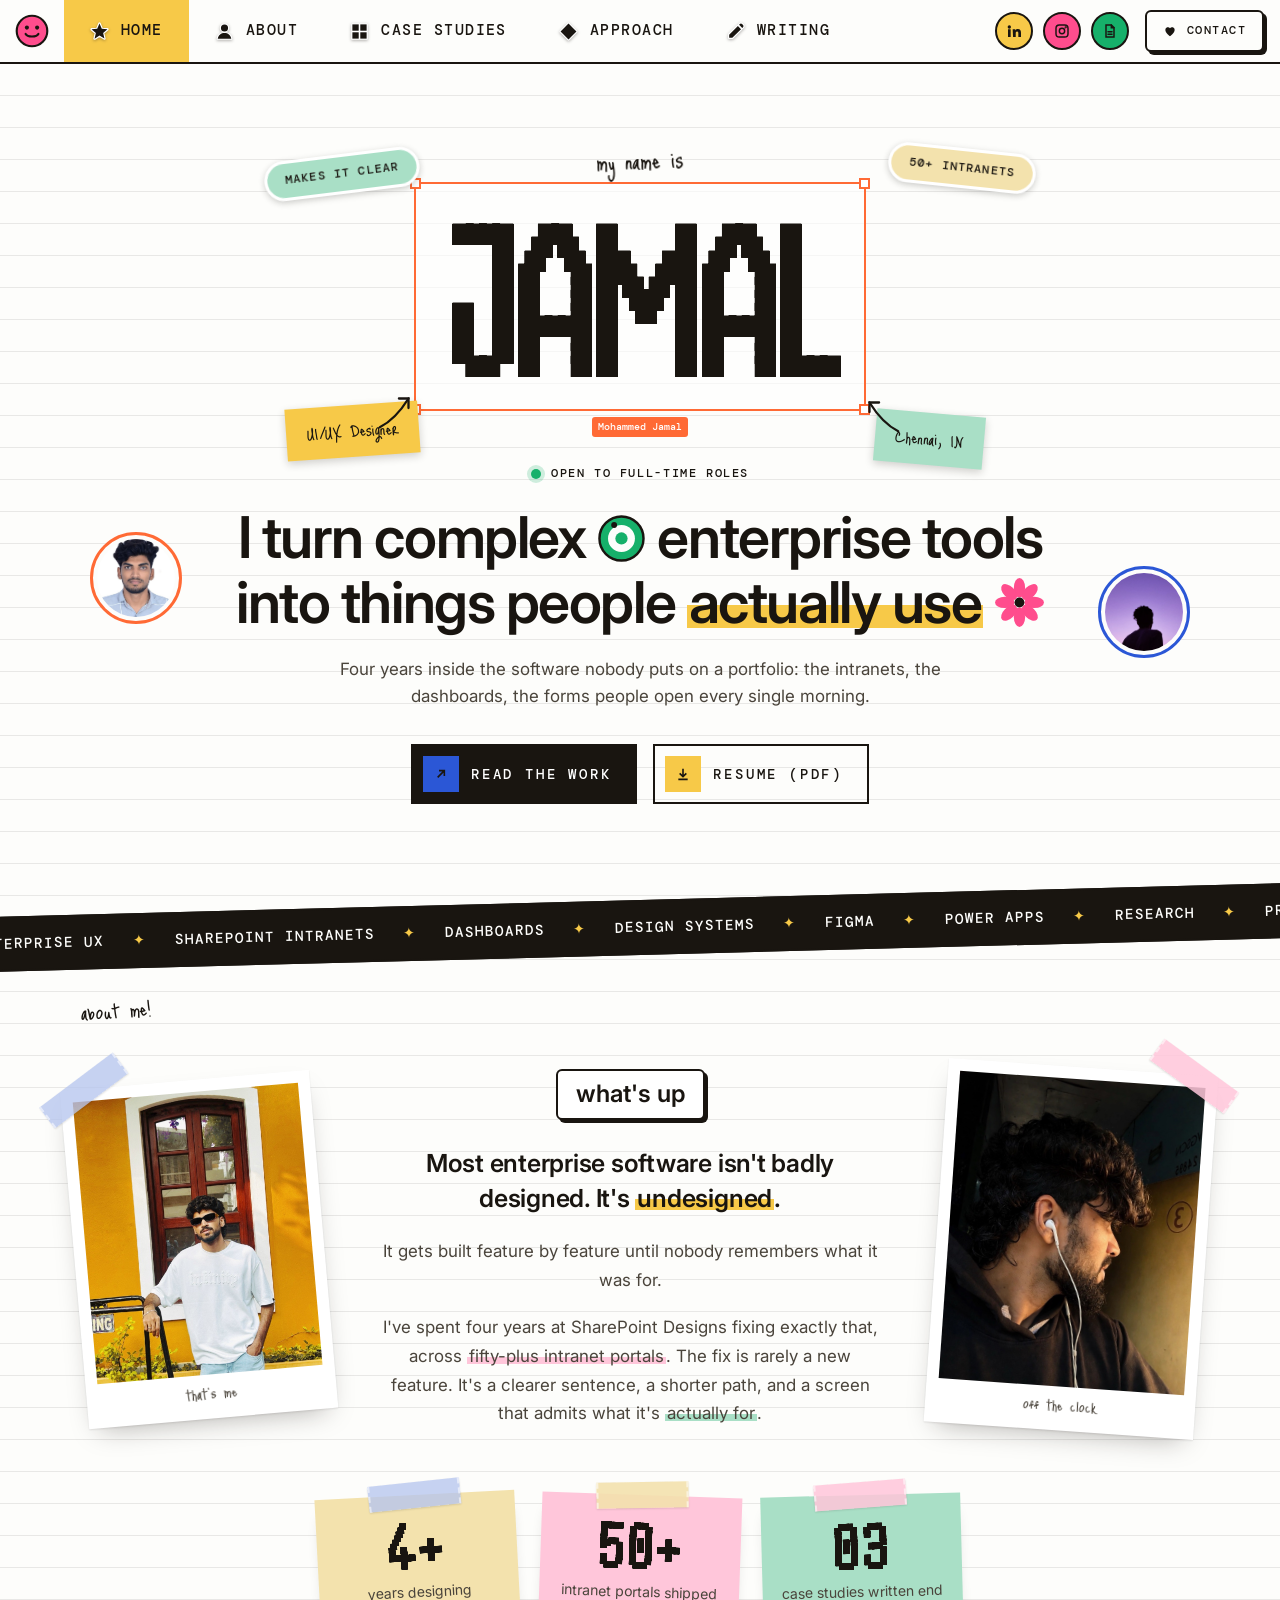
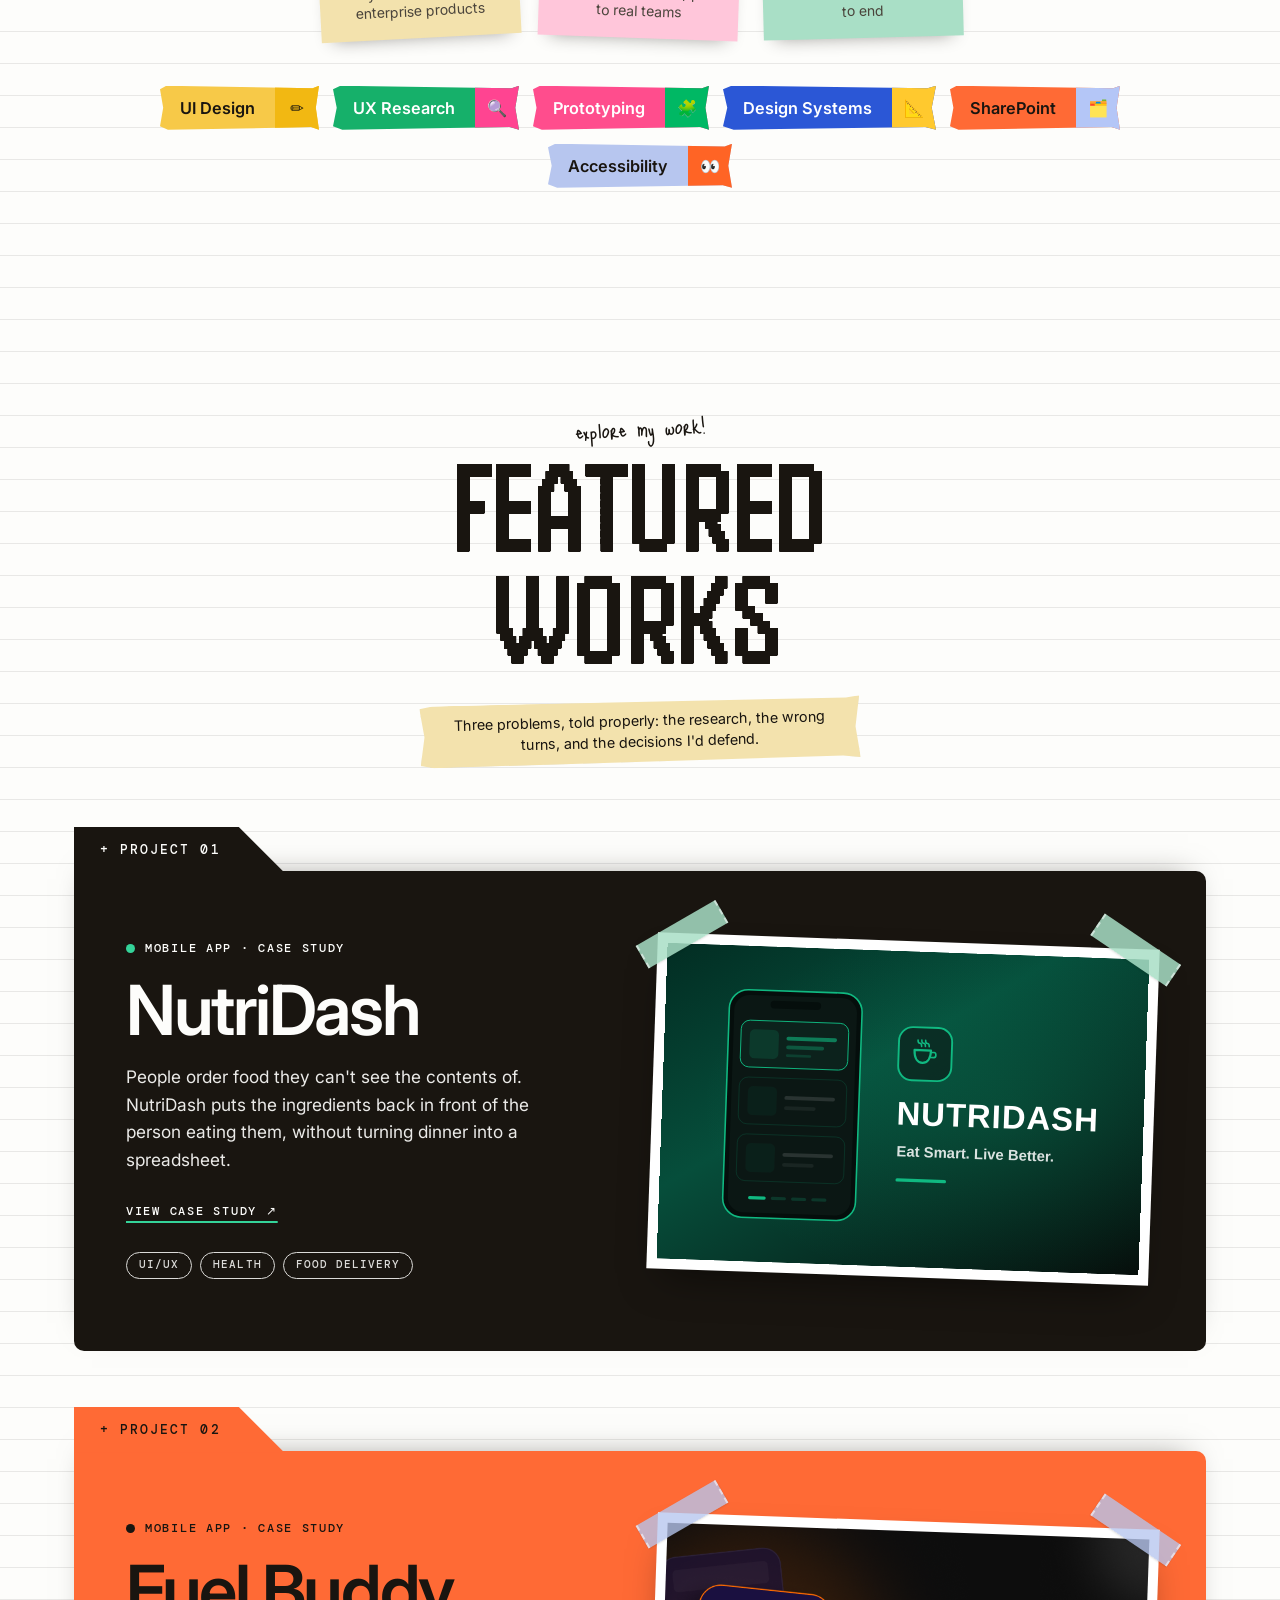
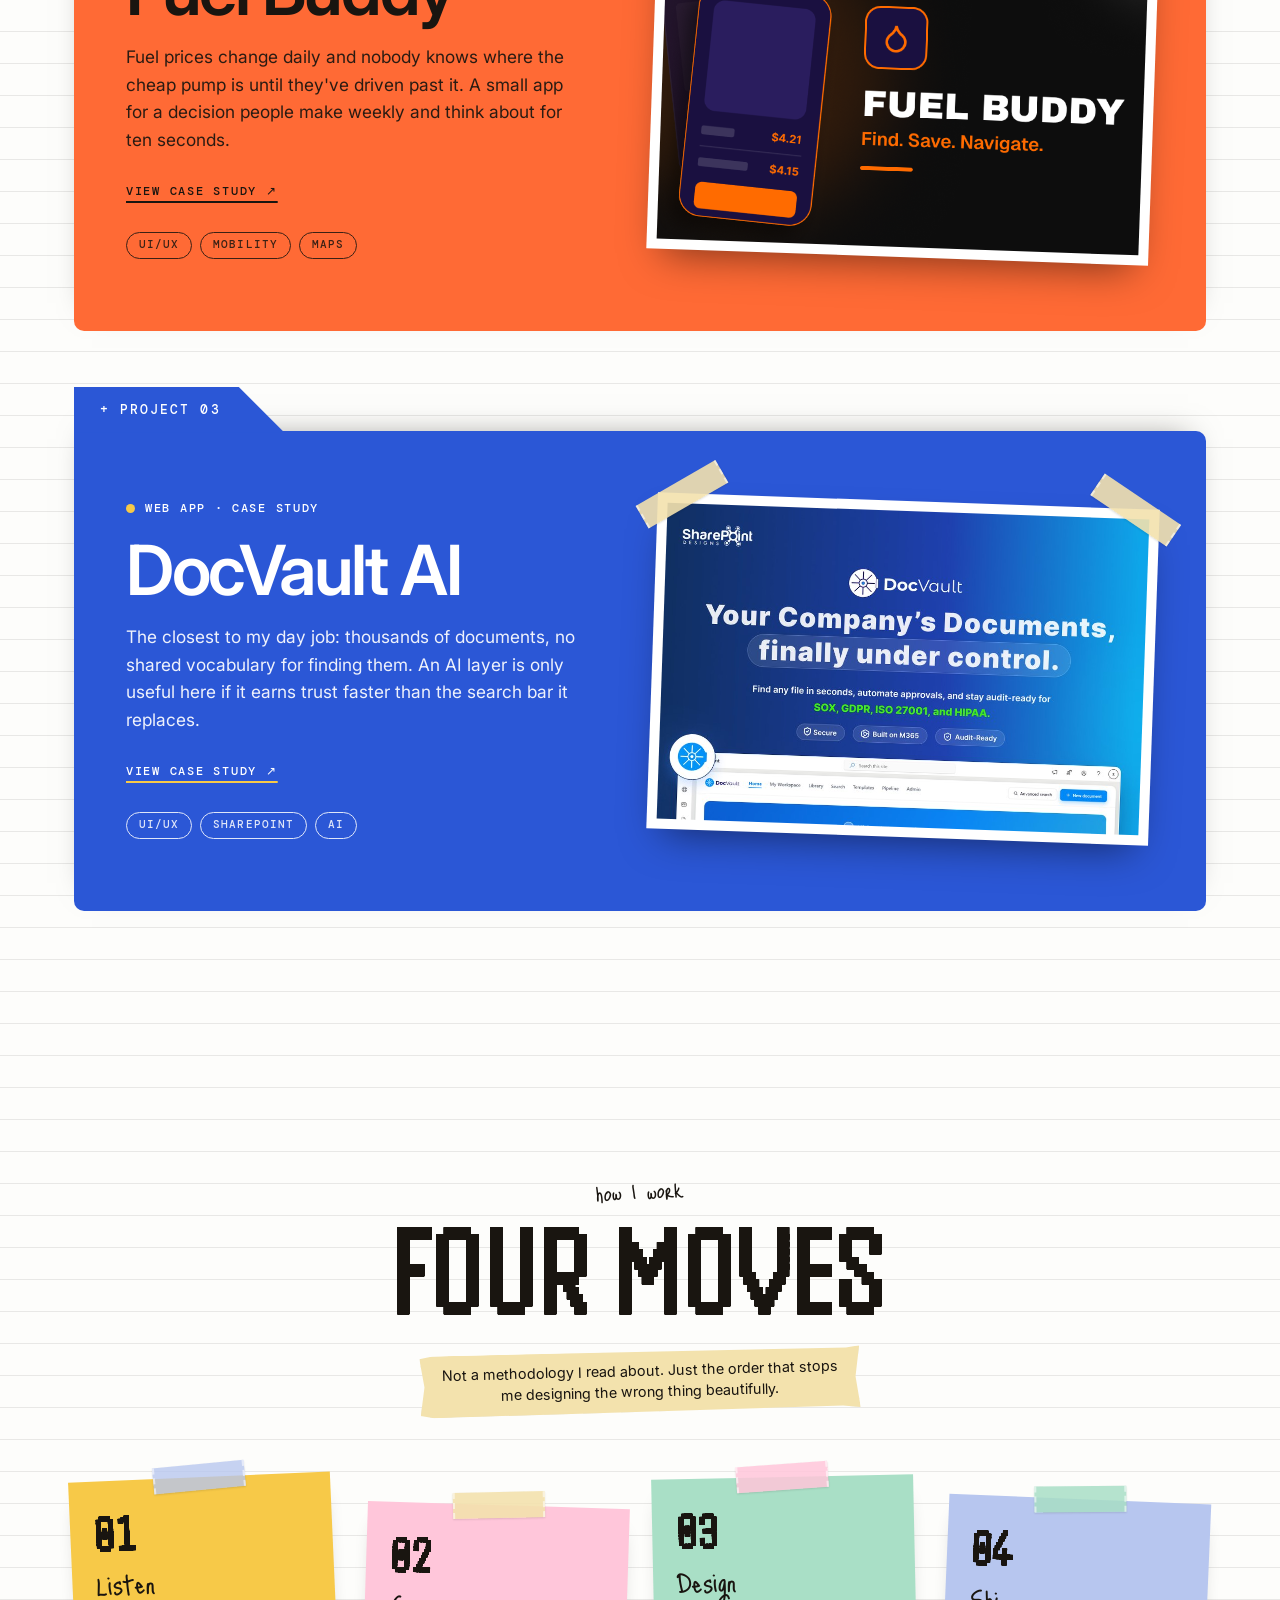
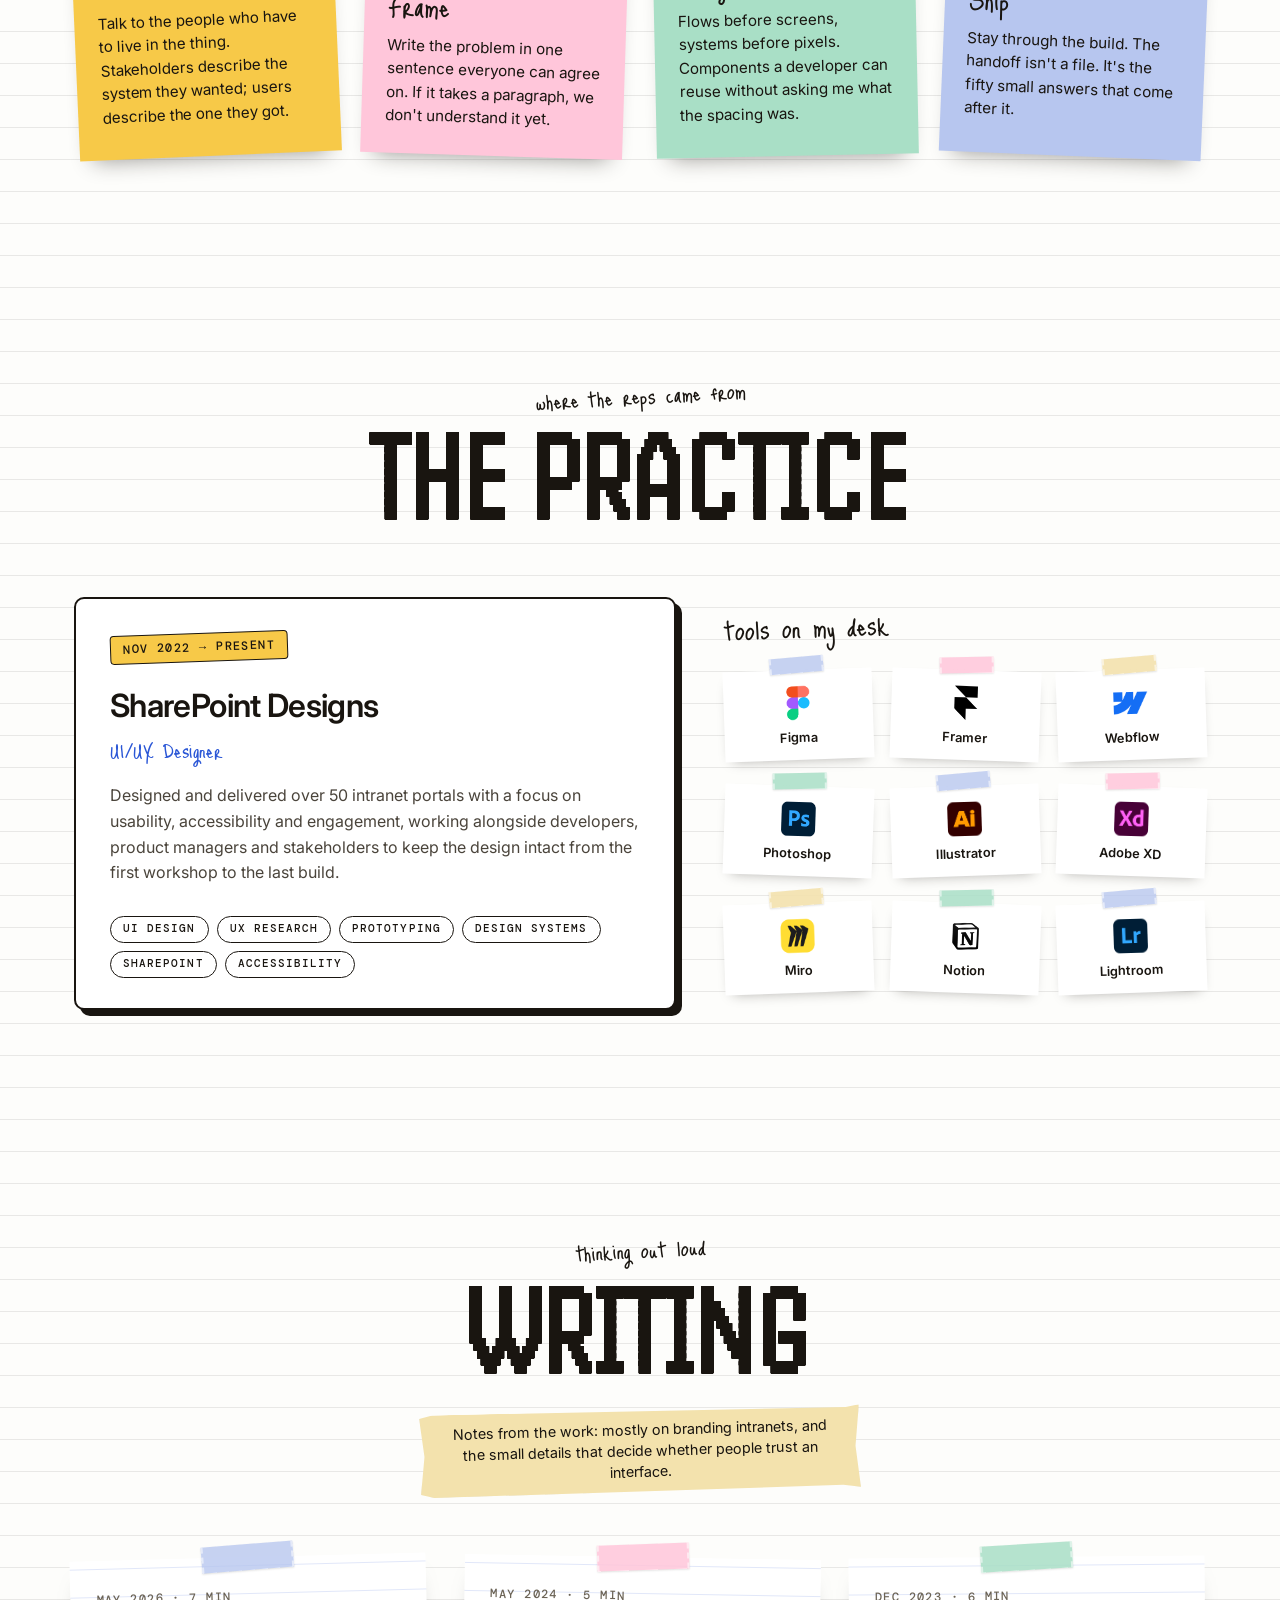
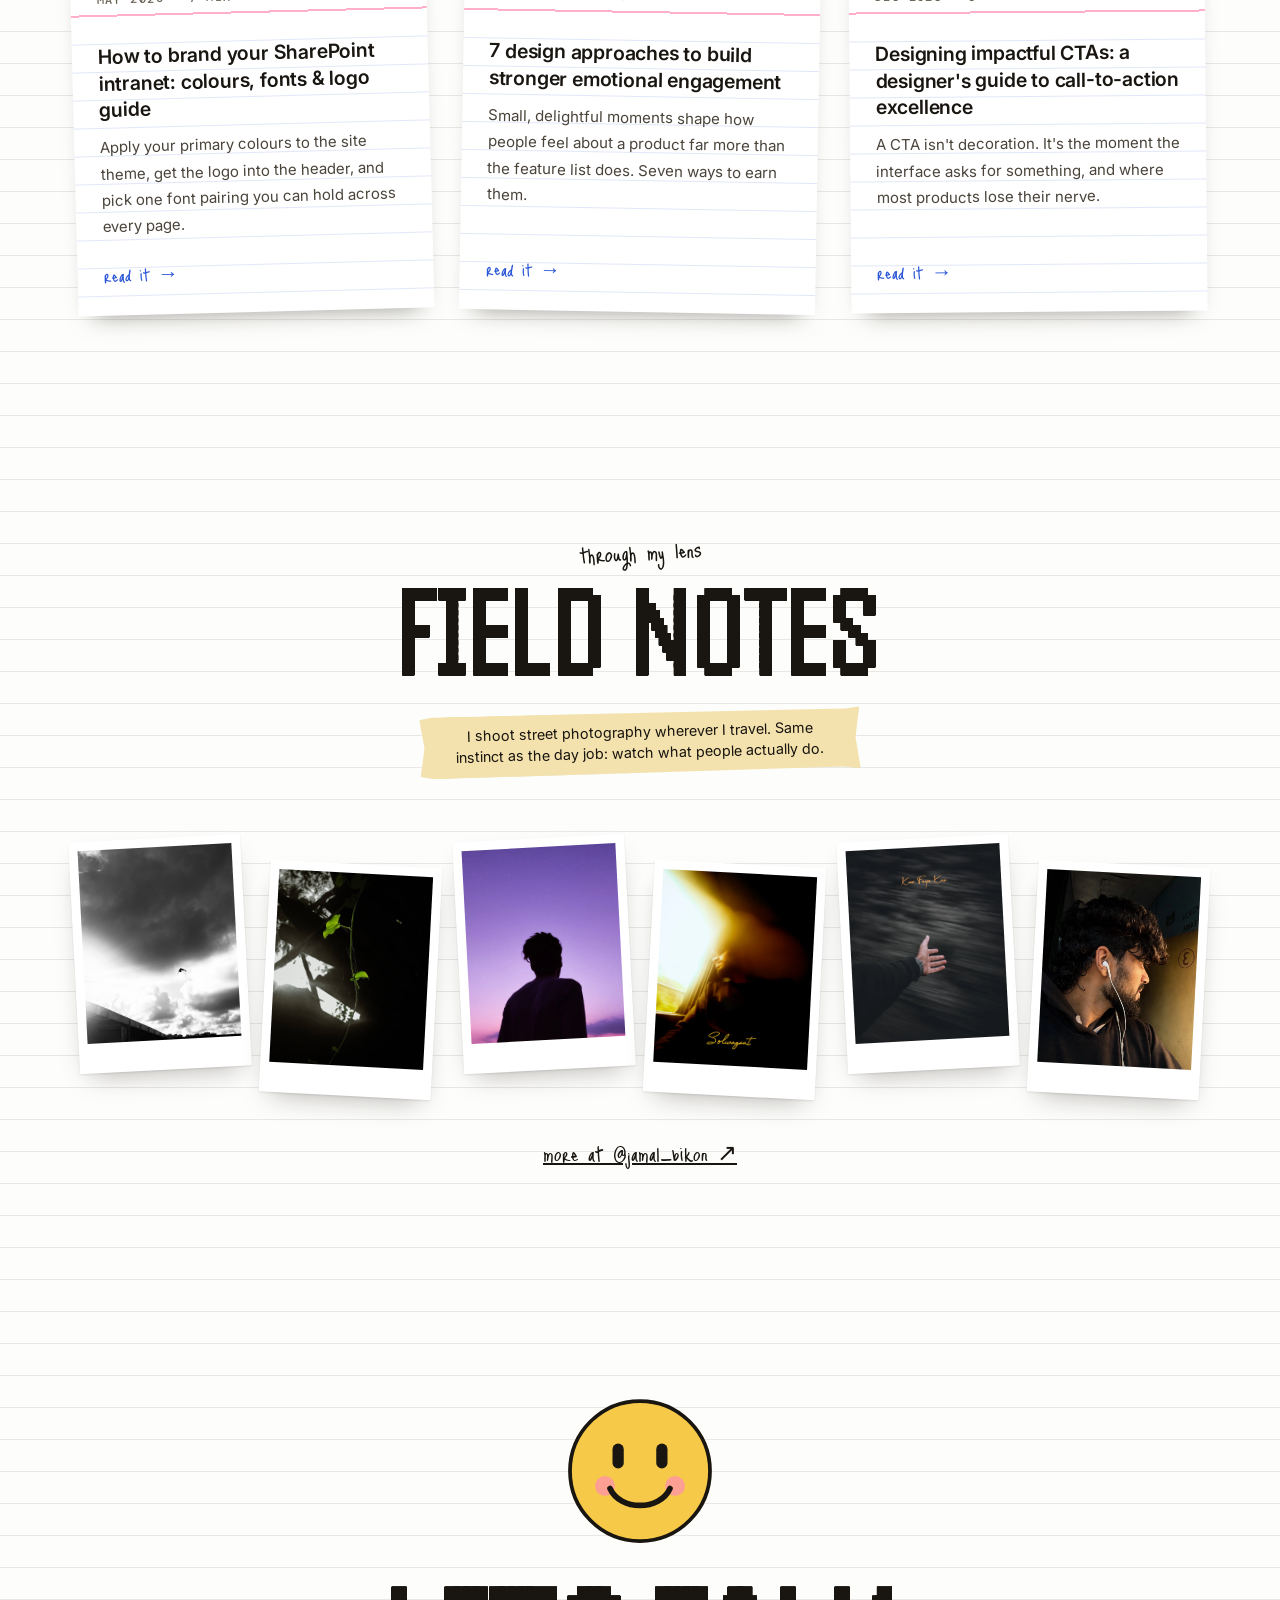
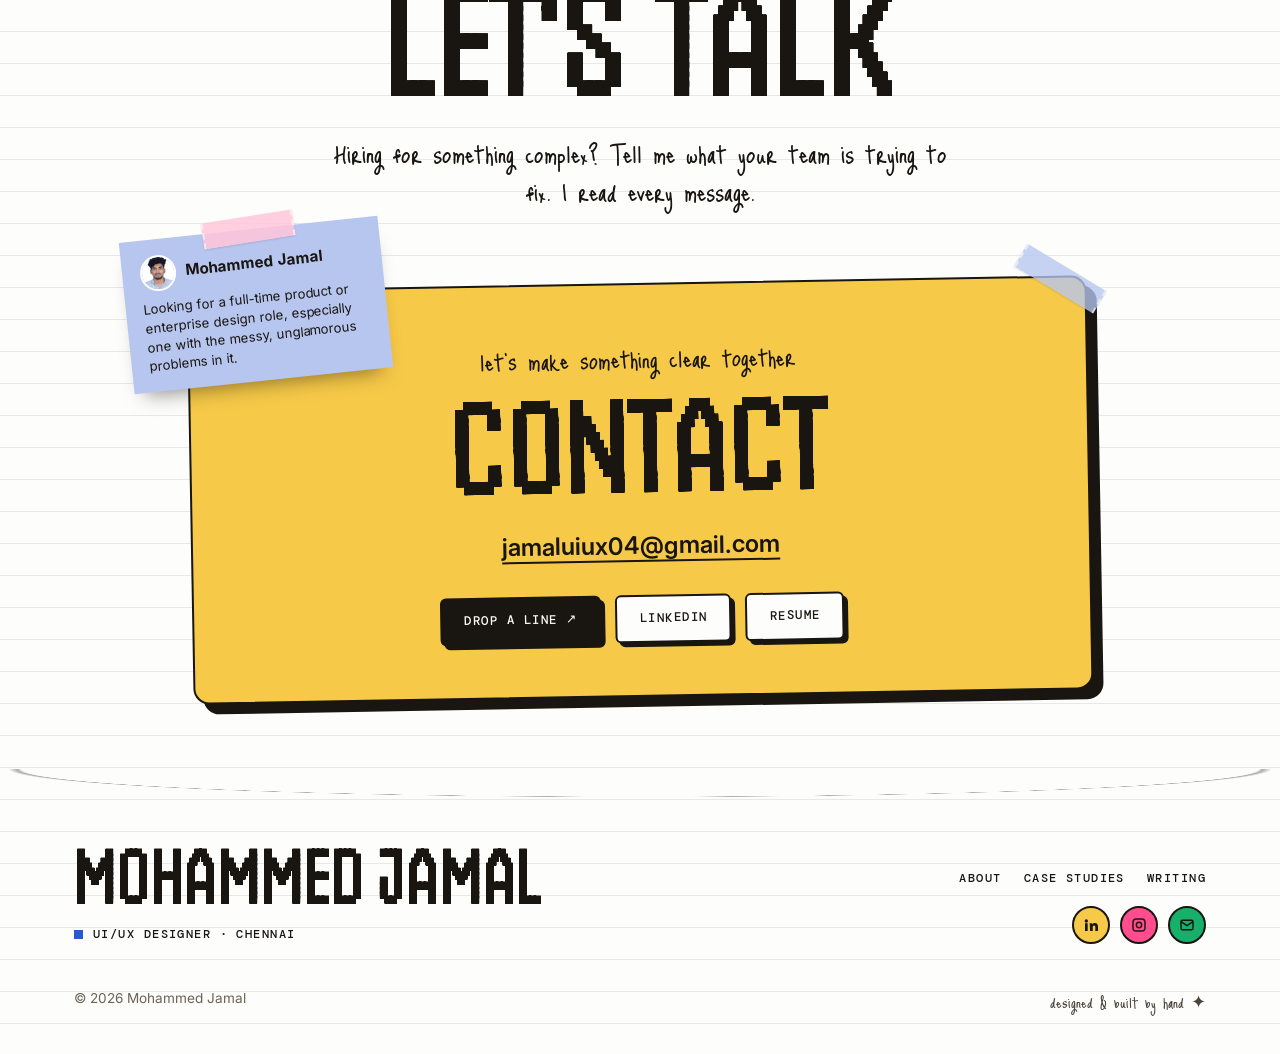
==== commit 6b972db6: "Put new photos of me in the About section and Field Notes Co-Authored-By: Claude Opus 5.5 <noreply@a" ====
--- a/index.html
+++ b/index.html
@@ -9,7 +9,7 @@
     <link rel="preconnect" href="https://fonts.googleapis.com">
     <link rel="preconnect" href="https://fonts.gstatic.com" crossorigin>
     <link href="https://fonts.googleapis.com/css2?family=Inter:wght@400;500;600;700&family=Just+Me+Again+Down+Here&family=Handjet:wght@100..900&family=DM+Mono:wght@400;500&display=swap" rel="stylesheet">
-    <link rel="stylesheet" href="css/crayon.css?v=36">
+    <link rel="stylesheet" href="css/crayon.css?v=43">
 </head>
 <body>
     <a href="#main" class="skip">Skip to content</a>
@@ -93,7 +93,7 @@
                 <div class="about-grid">
                     <figure class="polaroid p-left rv">
                         <span class="tape tl"></span>
-                        <img src="assets/profile_portrait.jpg" alt="Mohammed Jamal" width="640" height="800" loading="lazy">
+                        <img src="assets/about_yellow.jpg" alt="Mohammed Jamal leaning on a railing in front of a yellow wall" width="768" height="1024" loading="lazy">
                         <figcaption>that's me</figcaption>
                     </figure>
                     <div class="about-copy rv">
@@ -104,7 +104,7 @@
                     </div>
                     <figure class="polaroid p-right rv">
                         <span class="tape tr pink"></span>
-                        <img src="assets/photography/01.jpg" alt="Street photograph from Jamal's travels" width="768" height="1024" loading="lazy">
+                        <img src="assets/about_train.jpg" alt="Mohammed Jamal in profile on a train, listening to music" width="1125" height="2000" loading="lazy" style="object-position:50% 60%">
                         <figcaption>off the clock</figcaption>
                     </figure>
                 </div>
@@ -291,7 +291,7 @@
                     <figure class="polaroid rv"><img src="assets/photography/03.jpg" alt="Street photograph 3" loading="lazy"></figure>
                     <figure class="polaroid rv"><img src="assets/photography/04.jpg" alt="Street photograph 4" loading="lazy"></figure>
                     <figure class="polaroid rv"><img src="assets/photography/05.jpg" alt="Street photograph 5" loading="lazy"></figure>
-                    <figure class="polaroid rv"><img src="assets/photography/06.jpg" alt="Street photograph 6" loading="lazy"></figure>
+                    <figure class="polaroid rv"><img src="assets/about_train.jpg" alt="Street photograph 6" loading="lazy" style="object-position:50% 60%"></figure>
                 </div>
                 <p class="wall-foot"><a href="https://www.instagram.com/jamal_bikon/" target="_blank" rel="noopener">more at @jamal_bikon ↗</a></p>
             </div>
@@ -353,6 +353,6 @@
         </div>
     </footer>
 
-    <script src="js/crayon.js?v=36"></script>
+    <script src="js/crayon.js?v=43"></script>
 </body>
 </html>
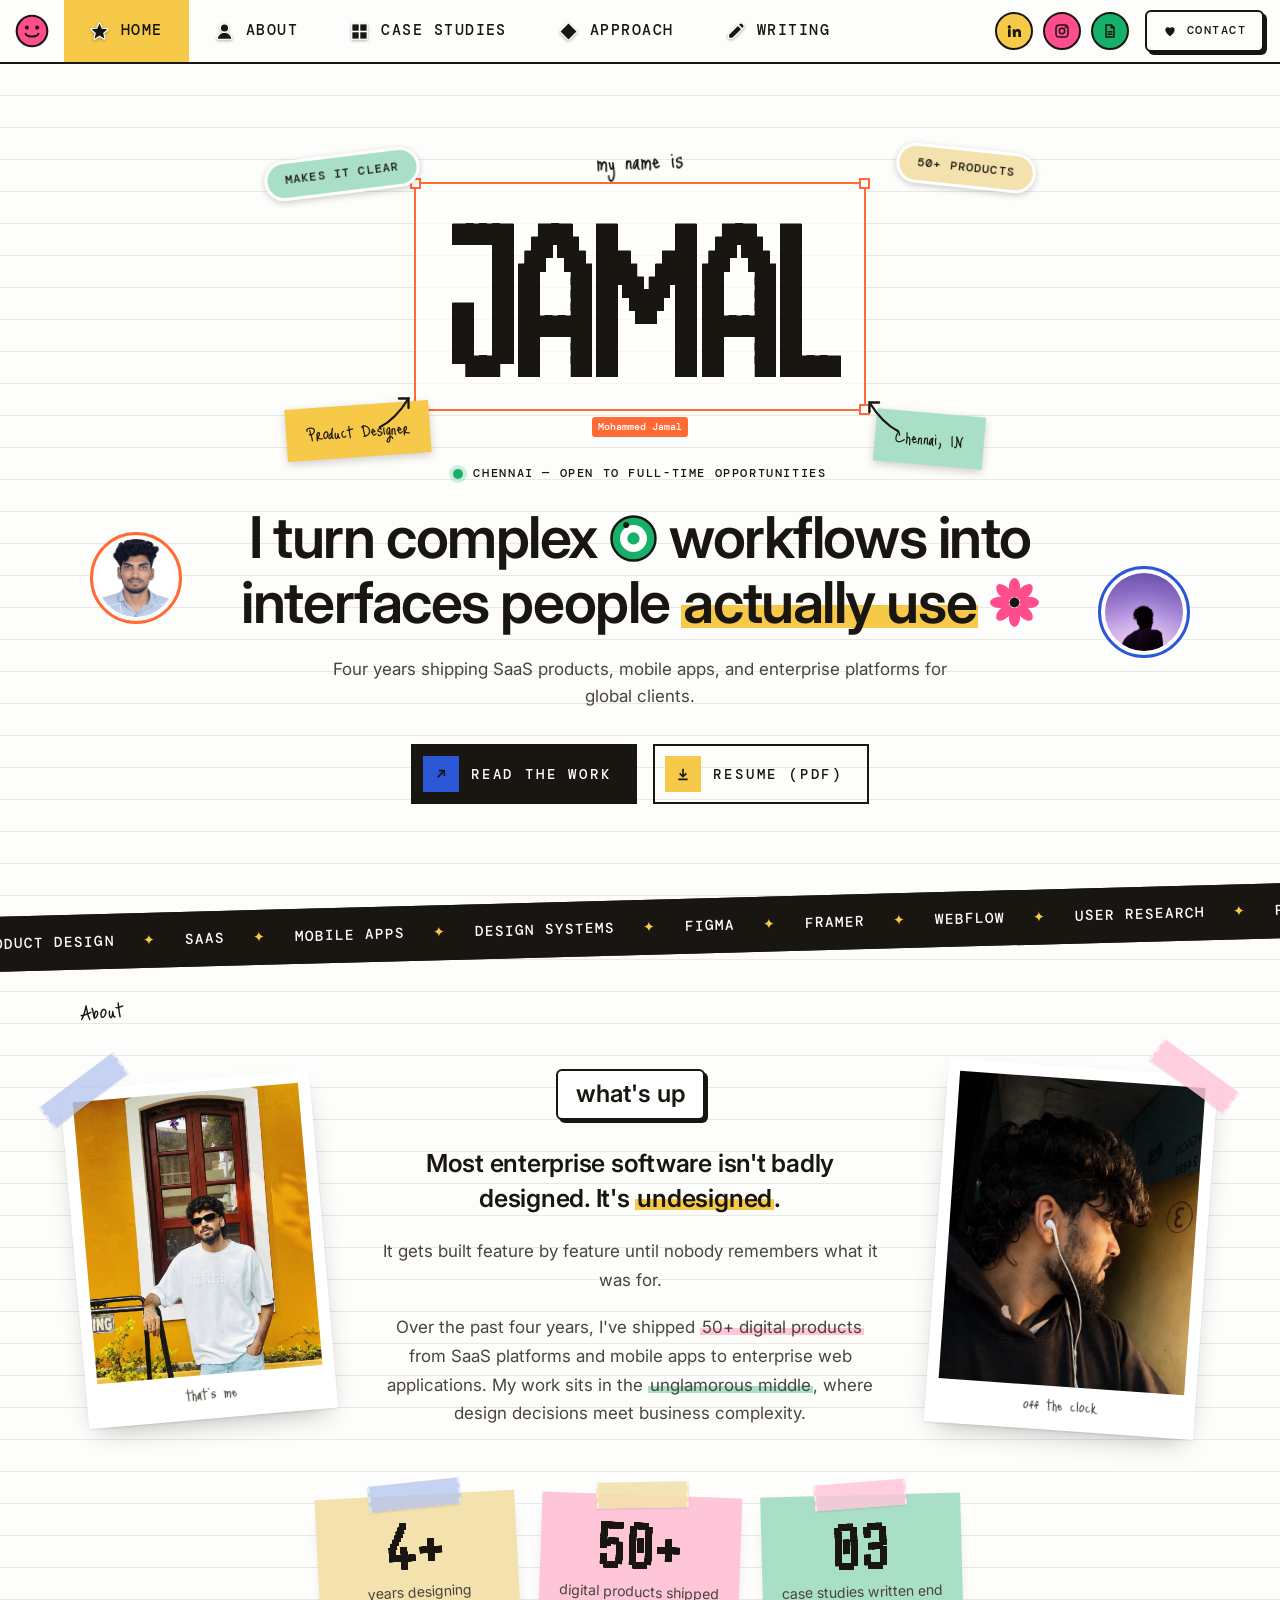
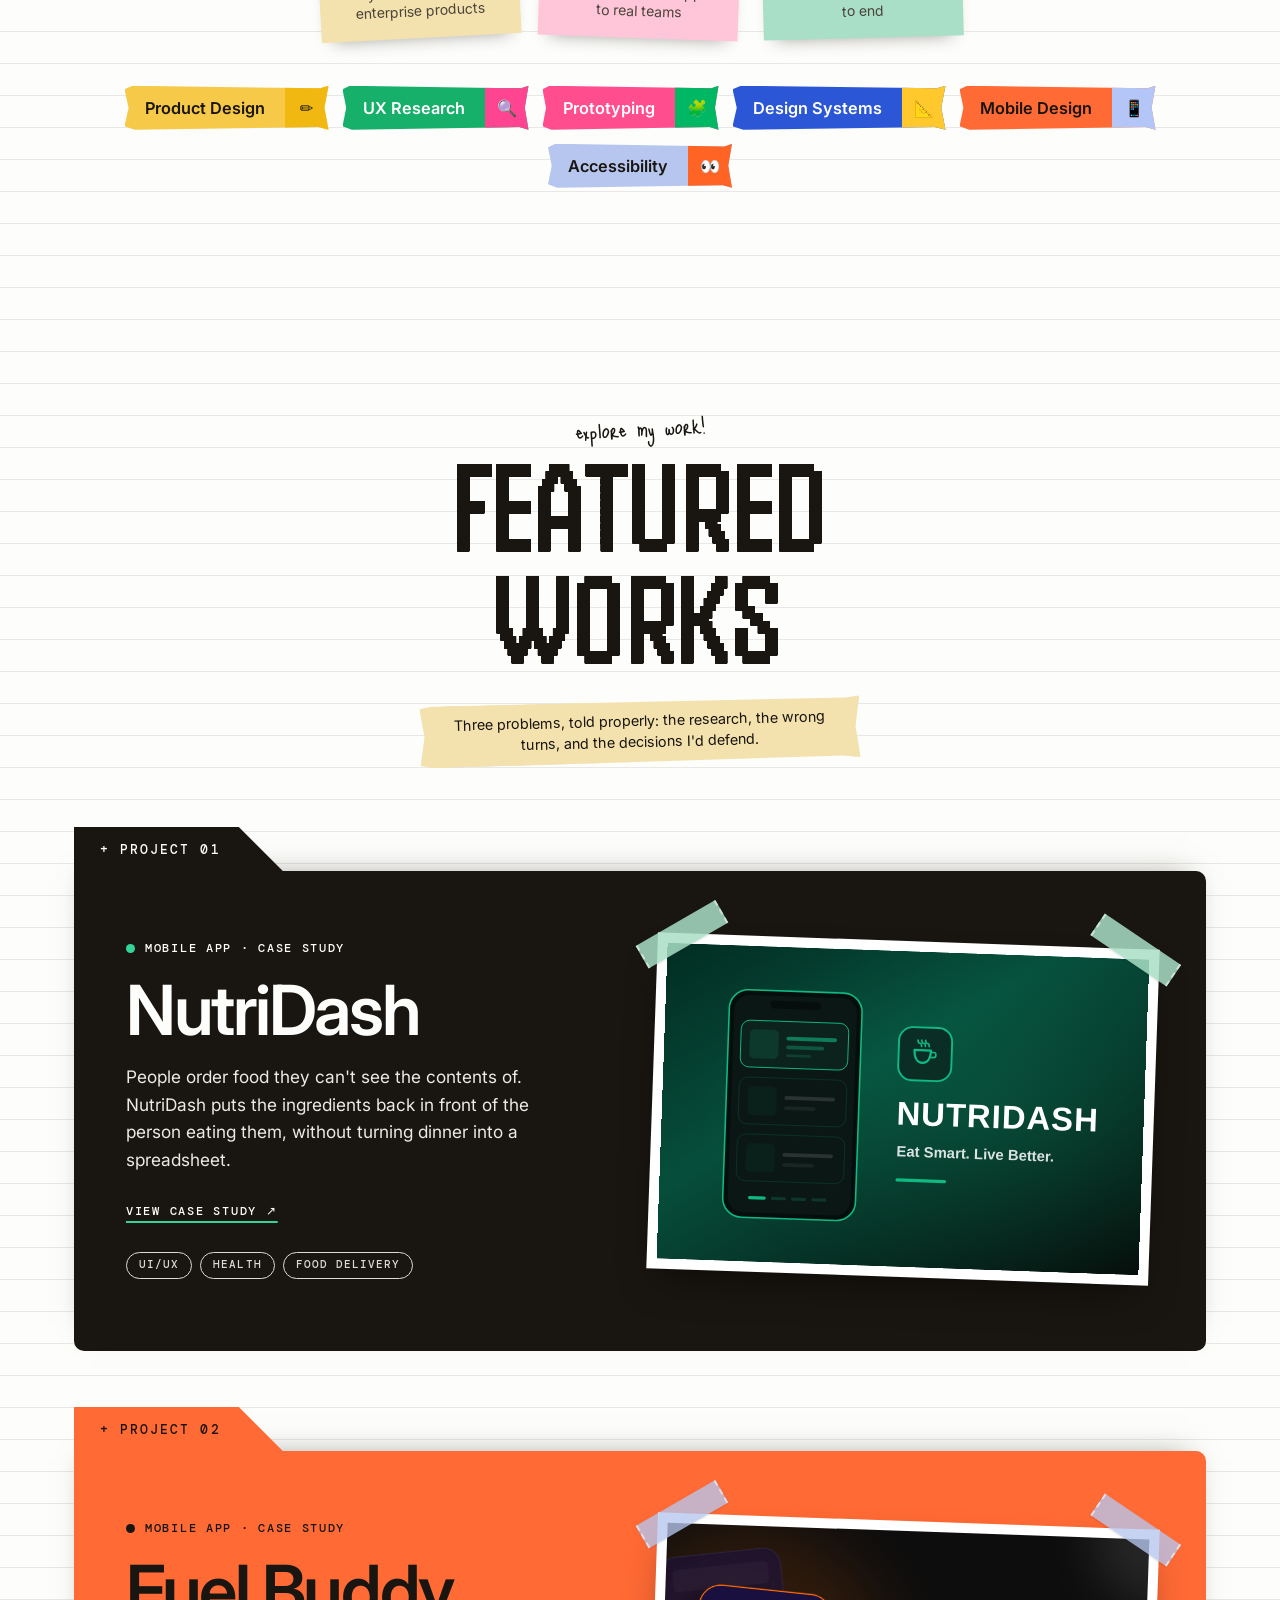
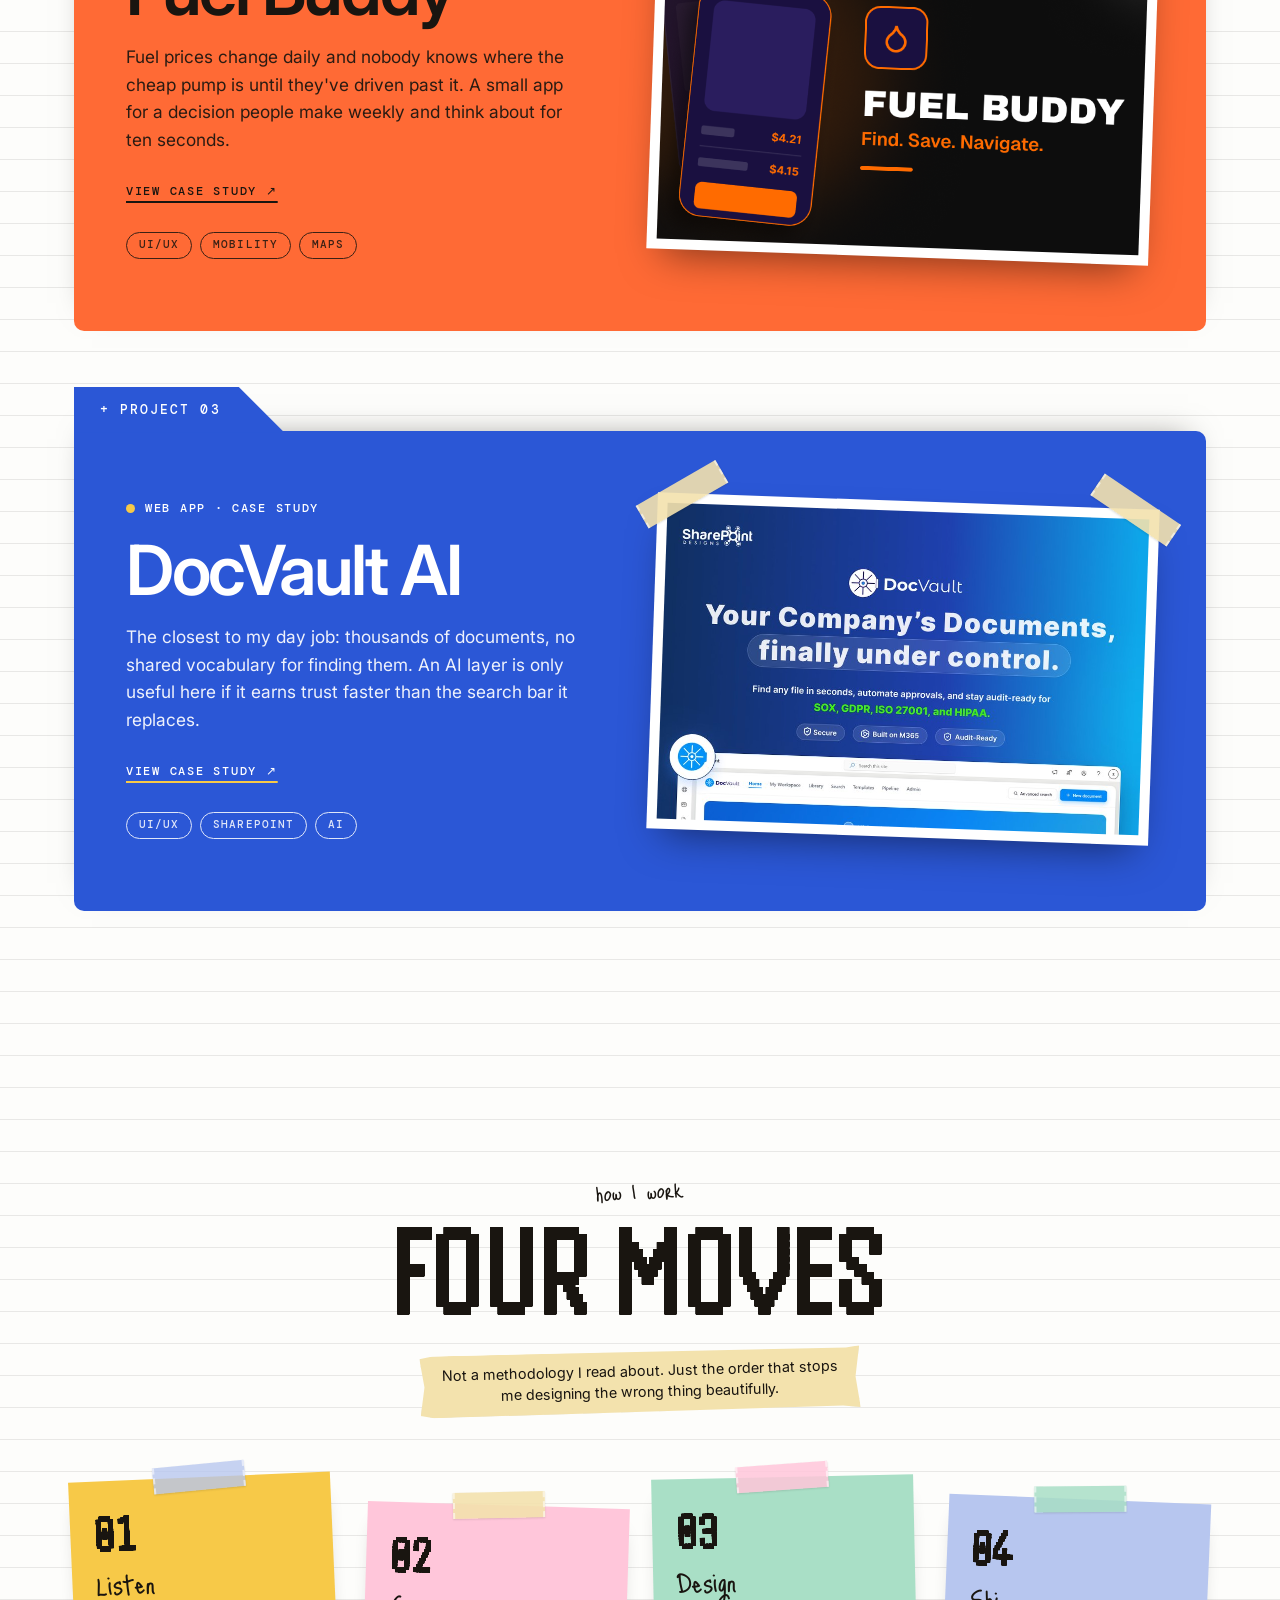
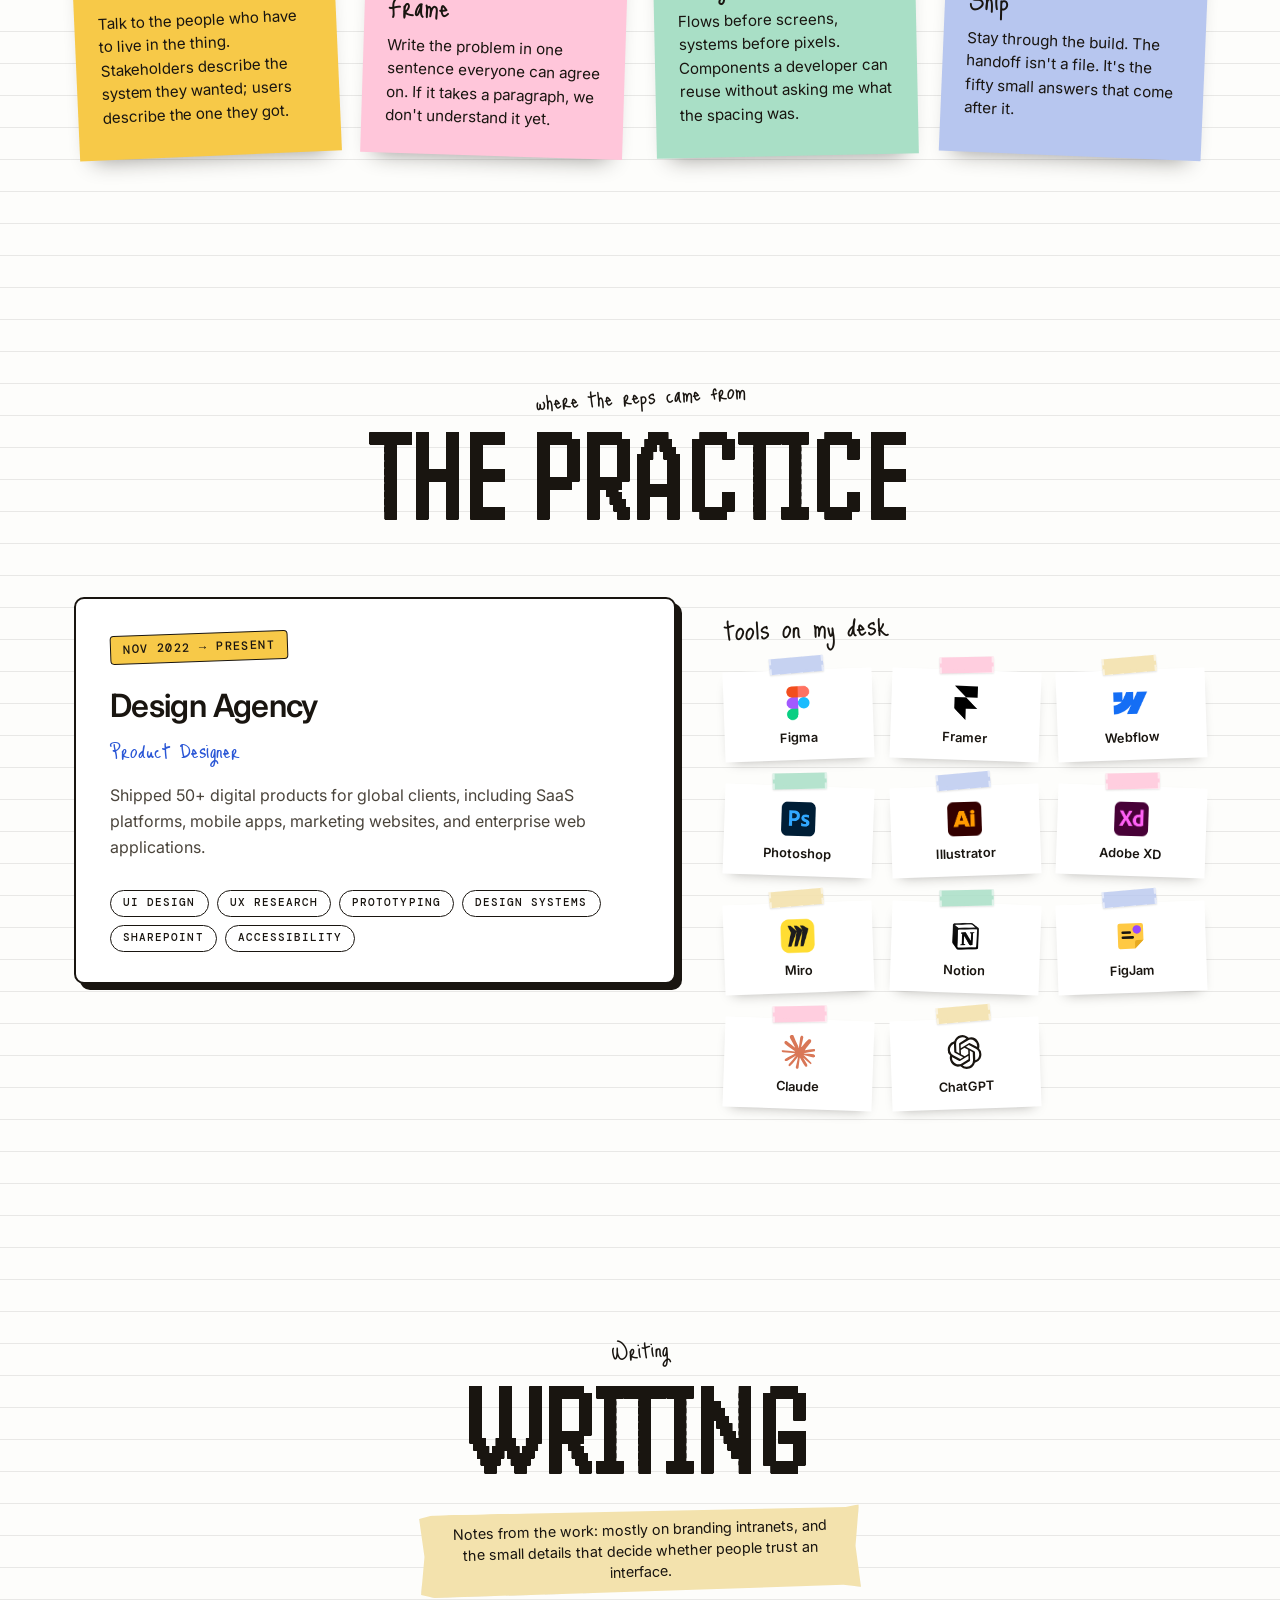
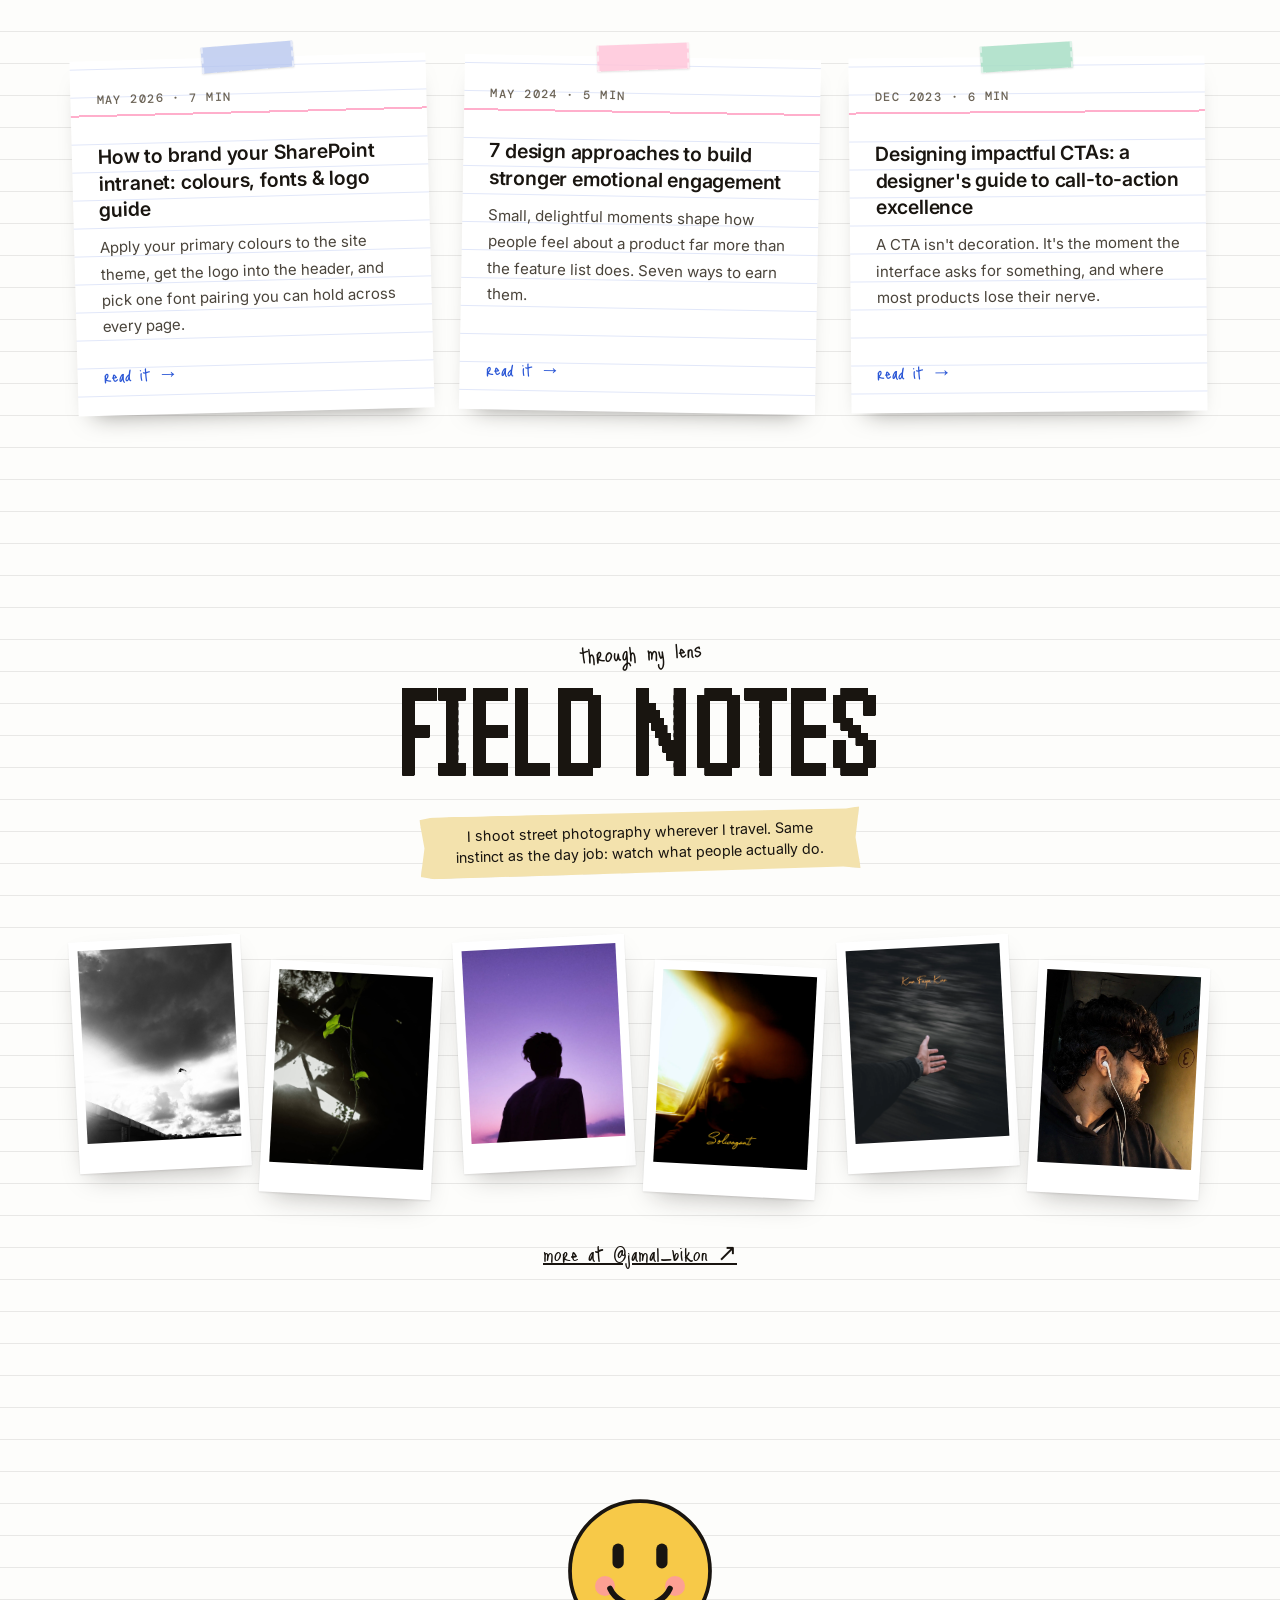
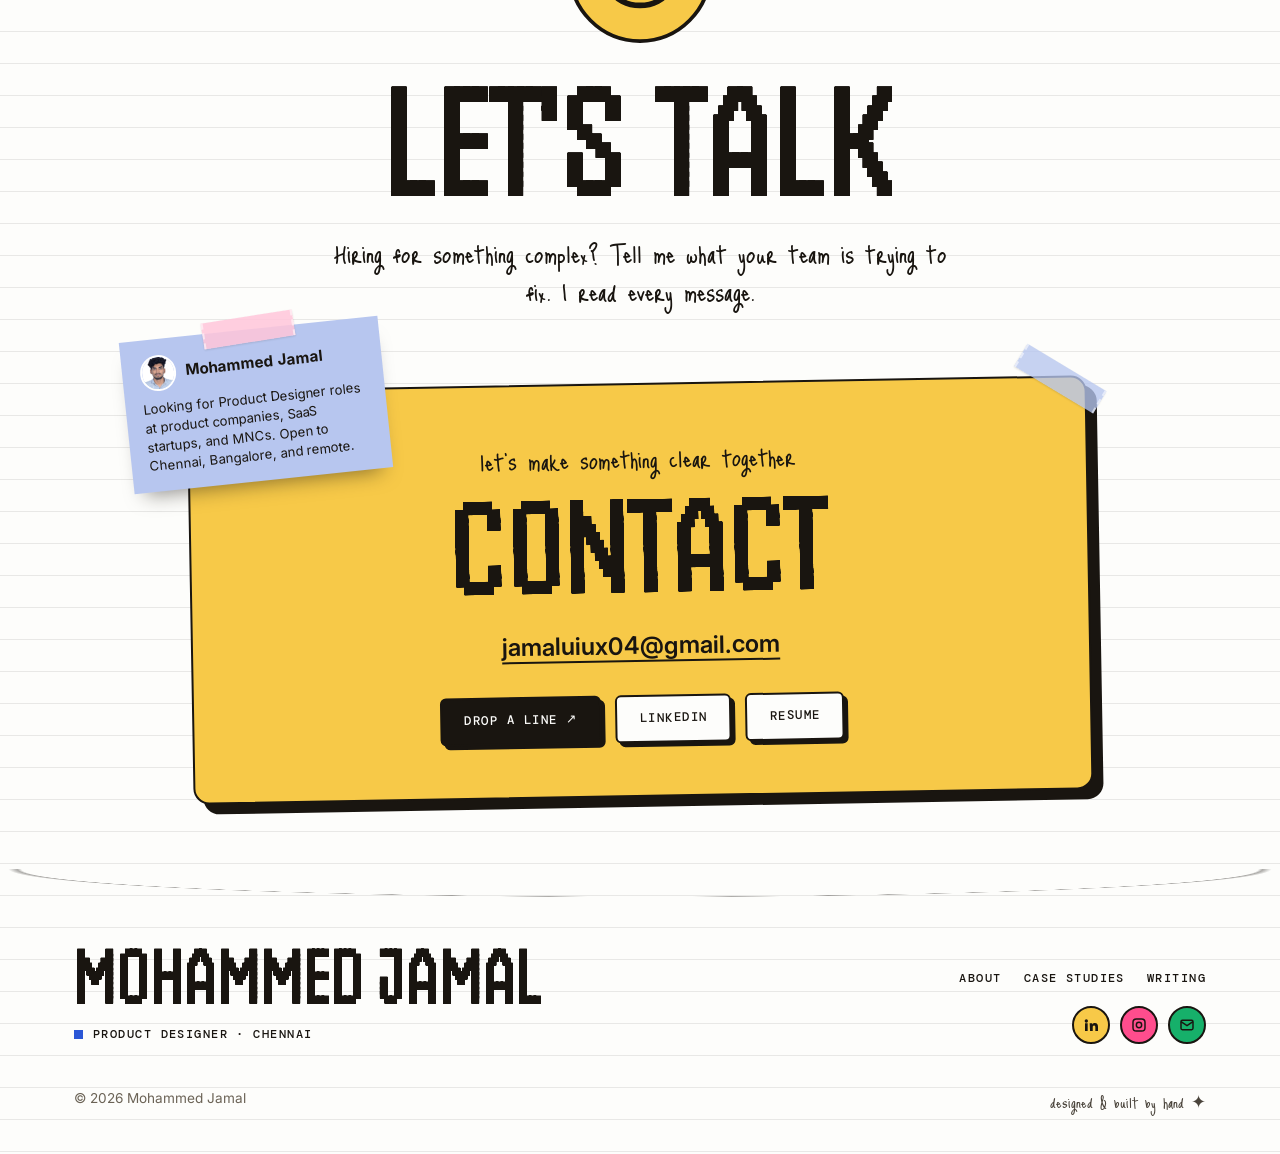
==== commit 4ef09a32: "Reposition the homepage around product design Co-Authored-By: Claude Opus 5.5 <noreply@anthropic.com" ====
--- a/index.html
+++ b/index.html
@@ -3,13 +3,25 @@
 <head>
     <meta charset="UTF-8">
     <meta name="viewport" content="width=device-width, initial-scale=1.0">
-    <title>Mohammed Jamal | UI/UX Designer</title>
-    <meta name="description" content="Mohammed Jamal, UI/UX designer in Chennai. Four years and 50+ enterprise intranet portals: turning complex internal tools into things people actually use.">
+    <title>Mohammed Jamal | Product Designer</title>
+    <meta name="description" content="Product Designer with 4 years of experience shipping SaaS products, mobile apps, and enterprise platforms. Based in Chennai, open to full-time opportunities.">
+    <link rel="canonical" href="https://mohammedjamal.pages.dev/">
+    <meta property="og:type" content="website">
+    <meta property="og:url" content="https://mohammedjamal.pages.dev/">
+    <meta property="og:site_name" content="Mohammed Jamal">
+    <meta property="og:title" content="Mohammed Jamal | Product Designer">
+    <meta property="og:description" content="Product Designer with 4 years of experience shipping SaaS products, mobile apps, and enterprise platforms. Based in Chennai, open to full-time opportunities.">
+    <meta property="og:image" content="https://mohammedjamal.pages.dev/assets/about_yellow.jpg">
+    <meta property="og:image:alt" content="Mohammed Jamal in front of a yellow wall">
+    <meta name="twitter:card" content="summary_large_image">
+    <meta name="twitter:title" content="Mohammed Jamal | Product Designer">
+    <meta name="twitter:description" content="Product Designer with 4 years of experience shipping SaaS products, mobile apps, and enterprise platforms. Based in Chennai, open to full-time opportunities.">
+    <meta name="twitter:image" content="https://mohammedjamal.pages.dev/assets/about_yellow.jpg">
     <link rel="icon" type="image/svg+xml" href="favicon.svg">
     <link rel="preconnect" href="https://fonts.googleapis.com">
     <link rel="preconnect" href="https://fonts.gstatic.com" crossorigin>
     <link href="https://fonts.googleapis.com/css2?family=Inter:wght@400;500;600;700&family=Just+Me+Again+Down+Here&family=Handjet:wght@100..900&family=DM+Mono:wght@400;500&display=swap" rel="stylesheet">
-    <link rel="stylesheet" href="css/crayon.css?v=43">
+    <link rel="stylesheet" href="css/crayon.css?v=44">
 </head>
 <body>
     <a href="#main" class="skip">Skip to content</a>
@@ -64,17 +76,17 @@
                     <span class="dims" aria-hidden="true">Mohammed Jamal</span>
                 </div>
                 <span class="sticky s1">Makes it clear</span>
-                <span class="sticky s2">50+ intranets</span>
-                <span class="sticky hand-note s3">UI/UX Designer</span>
+                <span class="sticky s2">50+ products</span>
+                <span class="sticky hand-note s3">Product Designer</span>
                 <span class="sticky hand-note s4">Chennai, IN</span>
                 <svg class="arrow a1" viewBox="0 0 48 48" fill="none" stroke="currentColor" stroke-width="2.4" stroke-linecap="round" aria-hidden="true"><path d="M6 42c8-4 20-14 30-30"/><path d="M26 12h10v10"/></svg>
                 <svg class="arrow a2" viewBox="0 0 48 48" fill="none" stroke="currentColor" stroke-width="2.4" stroke-linecap="round" aria-hidden="true"><path d="M6 42c8-4 20-14 30-30"/><path d="M26 12h10v10"/></svg>
                 <span class="negative" aria-hidden="true"><i></i><i></i><i></i><i></i></span>
             </div>
 
-            <p class="status"><span class="dot"></span>Open to full-time roles</p>
-            <p class="hero-line">I turn complex <svg class="spin-icon" viewBox="0 0 40 40" aria-hidden="true"><circle cx="20" cy="20" r="18" fill="#16b06a" stroke="#191510" stroke-width="2"/><circle cx="20" cy="20" r="11" fill="#fdfdfb"/><circle cx="20" cy="20" r="5" fill="#16b06a"/><circle cx="14" cy="9" r="2.4" fill="#191510"/></svg> enterprise tools into things people <span class="hl">actually use</span> <svg class="spin-icon" viewBox="0 0 40 40" aria-hidden="true"><ellipse cx="20" cy="8" rx="4.6" ry="8" fill="#ff4d8d" transform="rotate(0 20 20)"/><ellipse cx="20" cy="8" rx="4.6" ry="8" fill="#ff4d8d" transform="rotate(45 20 20)"/><ellipse cx="20" cy="8" rx="4.6" ry="8" fill="#ff4d8d" transform="rotate(90 20 20)"/><ellipse cx="20" cy="8" rx="4.6" ry="8" fill="#ff4d8d" transform="rotate(135 20 20)"/><ellipse cx="20" cy="8" rx="4.6" ry="8" fill="#ff4d8d" transform="rotate(180 20 20)"/><ellipse cx="20" cy="8" rx="4.6" ry="8" fill="#ff4d8d" transform="rotate(225 20 20)"/><ellipse cx="20" cy="8" rx="4.6" ry="8" fill="#ff4d8d" transform="rotate(270 20 20)"/><ellipse cx="20" cy="8" rx="4.6" ry="8" fill="#ff4d8d" transform="rotate(315 20 20)"/><circle cx="20" cy="20" r="4" fill="#191510"/></svg></p>
-            <p class="hero-sub">Four years inside the software nobody puts on a portfolio: the intranets, the dashboards, the forms people open every single morning.</p>
+            <p class="status"><span class="dot"></span>Chennai — Open to full-time opportunities</p>
+            <p class="hero-line">I turn complex <svg class="spin-icon" viewBox="0 0 40 40" aria-hidden="true"><circle cx="20" cy="20" r="18" fill="#16b06a" stroke="#191510" stroke-width="2"/><circle cx="20" cy="20" r="11" fill="#fdfdfb"/><circle cx="20" cy="20" r="5" fill="#16b06a"/><circle cx="14" cy="9" r="2.4" fill="#191510"/></svg> workflows into interfaces people <span class="hl">actually use</span> <svg class="spin-icon" viewBox="0 0 40 40" aria-hidden="true"><ellipse cx="20" cy="8" rx="4.6" ry="8" fill="#ff4d8d" transform="rotate(0 20 20)"/><ellipse cx="20" cy="8" rx="4.6" ry="8" fill="#ff4d8d" transform="rotate(45 20 20)"/><ellipse cx="20" cy="8" rx="4.6" ry="8" fill="#ff4d8d" transform="rotate(90 20 20)"/><ellipse cx="20" cy="8" rx="4.6" ry="8" fill="#ff4d8d" transform="rotate(135 20 20)"/><ellipse cx="20" cy="8" rx="4.6" ry="8" fill="#ff4d8d" transform="rotate(180 20 20)"/><ellipse cx="20" cy="8" rx="4.6" ry="8" fill="#ff4d8d" transform="rotate(225 20 20)"/><ellipse cx="20" cy="8" rx="4.6" ry="8" fill="#ff4d8d" transform="rotate(270 20 20)"/><ellipse cx="20" cy="8" rx="4.6" ry="8" fill="#ff4d8d" transform="rotate(315 20 20)"/><circle cx="20" cy="20" r="4" fill="#191510"/></svg></p>
+            <p class="hero-sub">Four years shipping SaaS products, mobile apps, and enterprise platforms for global clients.</p>
             <div class="hero-ctas">
                 <a class="btn-cta" href="#work"><span class="cta-icon"><svg viewBox="0 0 24 24" fill="none" stroke="currentColor" stroke-width="2.4" aria-hidden="true"><path d="M7 17 17 7M9 7h8v8"/></svg></span>Read the work</a>
                 <a class="btn-cta ghost" href="assets/MohammedJamal_Resume.pdf" target="_blank" rel="noopener"><span class="cta-icon"><svg viewBox="0 0 24 24" fill="none" stroke="currentColor" stroke-width="2.4" aria-hidden="true"><path d="M12 4v12M7 11l5 5 5-5M5 20h14"/></svg></span>Resume (PDF)</a>
@@ -84,11 +96,11 @@
             <div class="avatar right float slow"><img src="assets/photography/03.jpg" alt="" width="84" height="84"></div>
         </section>
 
-        <div class="marquee" aria-hidden="true"><div class="marquee-track"><span>Enterprise UX</span><span class="star">✦</span><span>SharePoint intranets</span><span class="star">✦</span><span>Dashboards</span><span class="star">✦</span><span>Design systems</span><span class="star">✦</span><span>Figma</span><span class="star">✦</span><span>Power Apps</span><span class="star">✦</span><span>Research</span><span class="star">✦</span><span>Prototyping</span><span class="star">✦</span><span>Enterprise UX</span><span class="star">✦</span><span>SharePoint intranets</span><span class="star">✦</span><span>Dashboards</span><span class="star">✦</span><span>Design systems</span><span class="star">✦</span><span>Figma</span><span class="star">✦</span><span>Power Apps</span><span class="star">✦</span><span>Research</span><span class="star">✦</span><span>Prototyping</span><span class="star">✦</span></div></div>
+        <div class="marquee" aria-hidden="true"><div class="marquee-track"><span>Product Design</span><span class="star">✦</span><span>SaaS</span><span class="star">✦</span><span>Mobile Apps</span><span class="star">✦</span><span>Design Systems</span><span class="star">✦</span><span>Figma</span><span class="star">✦</span><span>Framer</span><span class="star">✦</span><span>Webflow</span><span class="star">✦</span><span>User Research</span><span class="star">✦</span><span>Prototyping</span><span class="star">✦</span><span>Product Design</span><span class="star">✦</span><span>SaaS</span><span class="star">✦</span><span>Mobile Apps</span><span class="star">✦</span><span>Design Systems</span><span class="star">✦</span><span>Figma</span><span class="star">✦</span><span>Framer</span><span class="star">✦</span><span>Webflow</span><span class="star">✦</span><span>User Research</span><span class="star">✦</span><span>Prototyping</span><span class="star">✦</span></div></div>
 
         <!-- About -->
         <section class="sec about" id="about">
-            <span class="about-scribble hand">about me!</span>
+            <span class="about-scribble hand">About</span>
             <div class="wrap">
                 <div class="about-grid">
                     <figure class="polaroid p-left rv">
@@ -100,7 +112,7 @@
                         <h2 class="boxed-title">what's up</h2>
                         <p class="pull">Most enterprise software isn't badly designed. It's <span class="hl">undesigned</span>.</p>
                         <p class="body">It gets built feature by feature until nobody remembers what it was for.</p>
-                        <p class="body">I've spent four years at SharePoint Designs fixing exactly that, across <span class="hl pink">fifty-plus intranet portals</span>. The fix is rarely a new feature. It's a clearer sentence, a shorter path, and a screen that admits what it's <span class="hl mint">actually for</span>.</p>
+                        <p class="body">Over the past four years, I've shipped <span class="hl pink">50+ digital products</span> from SaaS platforms and mobile apps to enterprise web applications. My work sits in the <span class="hl mint">unglamorous middle</span>, where design decisions meet business complexity.</p>
                     </div>
                     <figure class="polaroid p-right rv">
                         <span class="tape tr pink"></span>
@@ -111,16 +123,16 @@
 
                 <div class="stats">
                     <div class="stat rv"><span class="tape tc"></span><div class="stat-num pixel">4+</div><div class="stat-label">years designing enterprise products</div></div>
-                    <div class="stat rv"><span class="tape tc yellow"></span><div class="stat-num pixel">50+</div><div class="stat-label">intranet portals shipped to real teams</div></div>
+                    <div class="stat rv"><span class="tape tc yellow"></span><div class="stat-num pixel">50+</div><div class="stat-label">digital products shipped to real teams</div></div>
                     <div class="stat rv"><span class="tape tc pink"></span><div class="stat-num pixel">03</div><div class="stat-label">case studies written end to end</div></div>
                 </div>
 
                 <ul class="chips" aria-label="Skills">
-                    <li class="chip c1"><span>UI Design</span><i aria-hidden="true">✏️</i></li>
+                    <li class="chip c1"><span>Product Design</span><i aria-hidden="true">✏️</i></li>
                     <li class="chip c2"><span>UX Research</span><i aria-hidden="true">🔍</i></li>
                     <li class="chip c3"><span>Prototyping</span><i aria-hidden="true">🧩</i></li>
                     <li class="chip c4"><span>Design Systems</span><i aria-hidden="true">📐</i></li>
-                    <li class="chip c5"><span>SharePoint</span><i aria-hidden="true">🗂️</i></li>
+                    <li class="chip c5"><span>Mobile Design</span><i aria-hidden="true">📱</i></li>
                     <li class="chip c6"><span>Accessibility</span><i aria-hidden="true">👀</i></li>
                 </ul>
             </div>
@@ -220,9 +232,9 @@
                 <div class="practice-grid">
                     <article class="job rv">
                         <span class="job-when mono">Nov 2022 → Present</span>
-                        <h3>SharePoint Designs</h3>
-                        <div class="role">UI/UX Designer</div>
-                        <p>Designed and delivered over 50 intranet portals with a focus on usability, accessibility and engagement, working alongside developers, product managers and stakeholders to keep the design intact from the first workshop to the last build.</p>
+                        <h3>Design Agency</h3>
+                        <div class="role">Product Designer</div>
+                        <p>Shipped 50+ digital products for global clients, including SaaS platforms, mobile apps, marketing websites, and enterprise web applications.</p>
                         <div class="folder-tags"><span>UI Design</span><span>UX Research</span><span>Prototyping</span><span>Design Systems</span><span>SharePoint</span><span>Accessibility</span></div>
                     </article>
                     <div class="toolbox rv">
@@ -236,7 +248,9 @@
                             <li class="tool"><span class="tape tc pink"></span><img src="assets/logos/adobe_xd_logo.png" alt="" loading="lazy">Adobe XD</li>
                             <li class="tool"><span class="tape tc yellow"></span><img src="assets/logos/miro_logo.png" alt="" loading="lazy">Miro</li>
                             <li class="tool"><span class="tape tc mint"></span><img src="assets/logos/notion_logo.png" alt="" loading="lazy">Notion</li>
-                            <li class="tool"><span class="tape tc"></span><img src="assets/logos/adobe_lightroom_logo.png" alt="" loading="lazy">Lightroom</li>
+                            <li class="tool"><span class="tape tc"></span><img src="assets/logos/figjam_logo.svg" alt="" loading="lazy">FigJam</li>
+                            <li class="tool"><span class="tape tc pink"></span><img src="assets/logos/claude_logo.svg" alt="" loading="lazy">Claude</li>
+                            <li class="tool"><span class="tape tc yellow"></span><img src="assets/logos/chatgpt_logo.svg" alt="" loading="lazy">ChatGPT</li>
                         </ul>
                     </div>
                 </div>
@@ -247,7 +261,7 @@
         <section class="sec writing" id="writing">
             <div class="wrap">
                 <div class="sec-head">
-                    <span class="scribble hand">thinking out loud</span>
+                    <span class="scribble hand">Writing</span>
                     <h2 class="pixel">Writing</h2>
                     <p class="tape-note">Notes from the work: mostly on branding intranets, and the small details that decide whether people trust an interface.</p>
                 </div>
@@ -308,7 +322,7 @@
                     <div class="me-card rv">
                         <span class="tape tc pink"></span>
                         <div class="who"><img src="assets/profile.jpg" alt="" width="36" height="36">Mohammed Jamal</div>
-                        <p>Looking for a full-time product or enterprise design role, especially one with the messy, unglamorous problems in it.</p>
+                        <p>Looking for Product Designer roles at product companies, SaaS startups, and MNCs. Open to Chennai, Bangalore, and remote.</p>
                     </div>
                     <div class="big-card">
                         <span class="tape tl"></span><span class="tape tr"></span>
@@ -331,7 +345,7 @@
             <div class="footer-top">
                 <div>
                     <div class="footer-name pixel">Mohammed Jamal</div>
-                    <div class="footer-role mono">UI/UX Designer · Chennai</div>
+                    <div class="footer-role mono">Product Designer · Chennai</div>
                 </div>
                 <div class="footer-links">
                     <nav class="mono" aria-label="Footer">
@@ -353,6 +367,6 @@
         </div>
     </footer>
 
-    <script src="js/crayon.js?v=43"></script>
+    <script src="js/crayon.js?v=44"></script>
 </body>
 </html>
--- a/css/crayon.css
+++ b/css/crayon.css
@@ -785,6 +785,7 @@
 .hero-go [data-in="up"] { animation: in-up .6s var(--ease) var(--d) both; }
 .hero-go [data-in="pop"] { animation: in-pop .55s var(--ease) var(--d) both; }
 .hero-go [data-in="rise"] { animation: in-rise .55s var(--ease) var(--d) both; }
+.hero-go .spin-icon[data-in="rise"] { animation: in-rise .55s var(--ease) var(--d) both, spin 9s linear infinite; }
 .hero-go [data-in="drop-sm"] { animation: in-drop-sm .7s var(--ease) var(--d) both; }
 .hero-go [data-in="drop-md"] { animation: in-drop-md .7s var(--ease) var(--d) both; }
 .hero-go [data-in="drop-lg"] { animation: in-drop-lg .7s var(--ease) var(--d) both; }
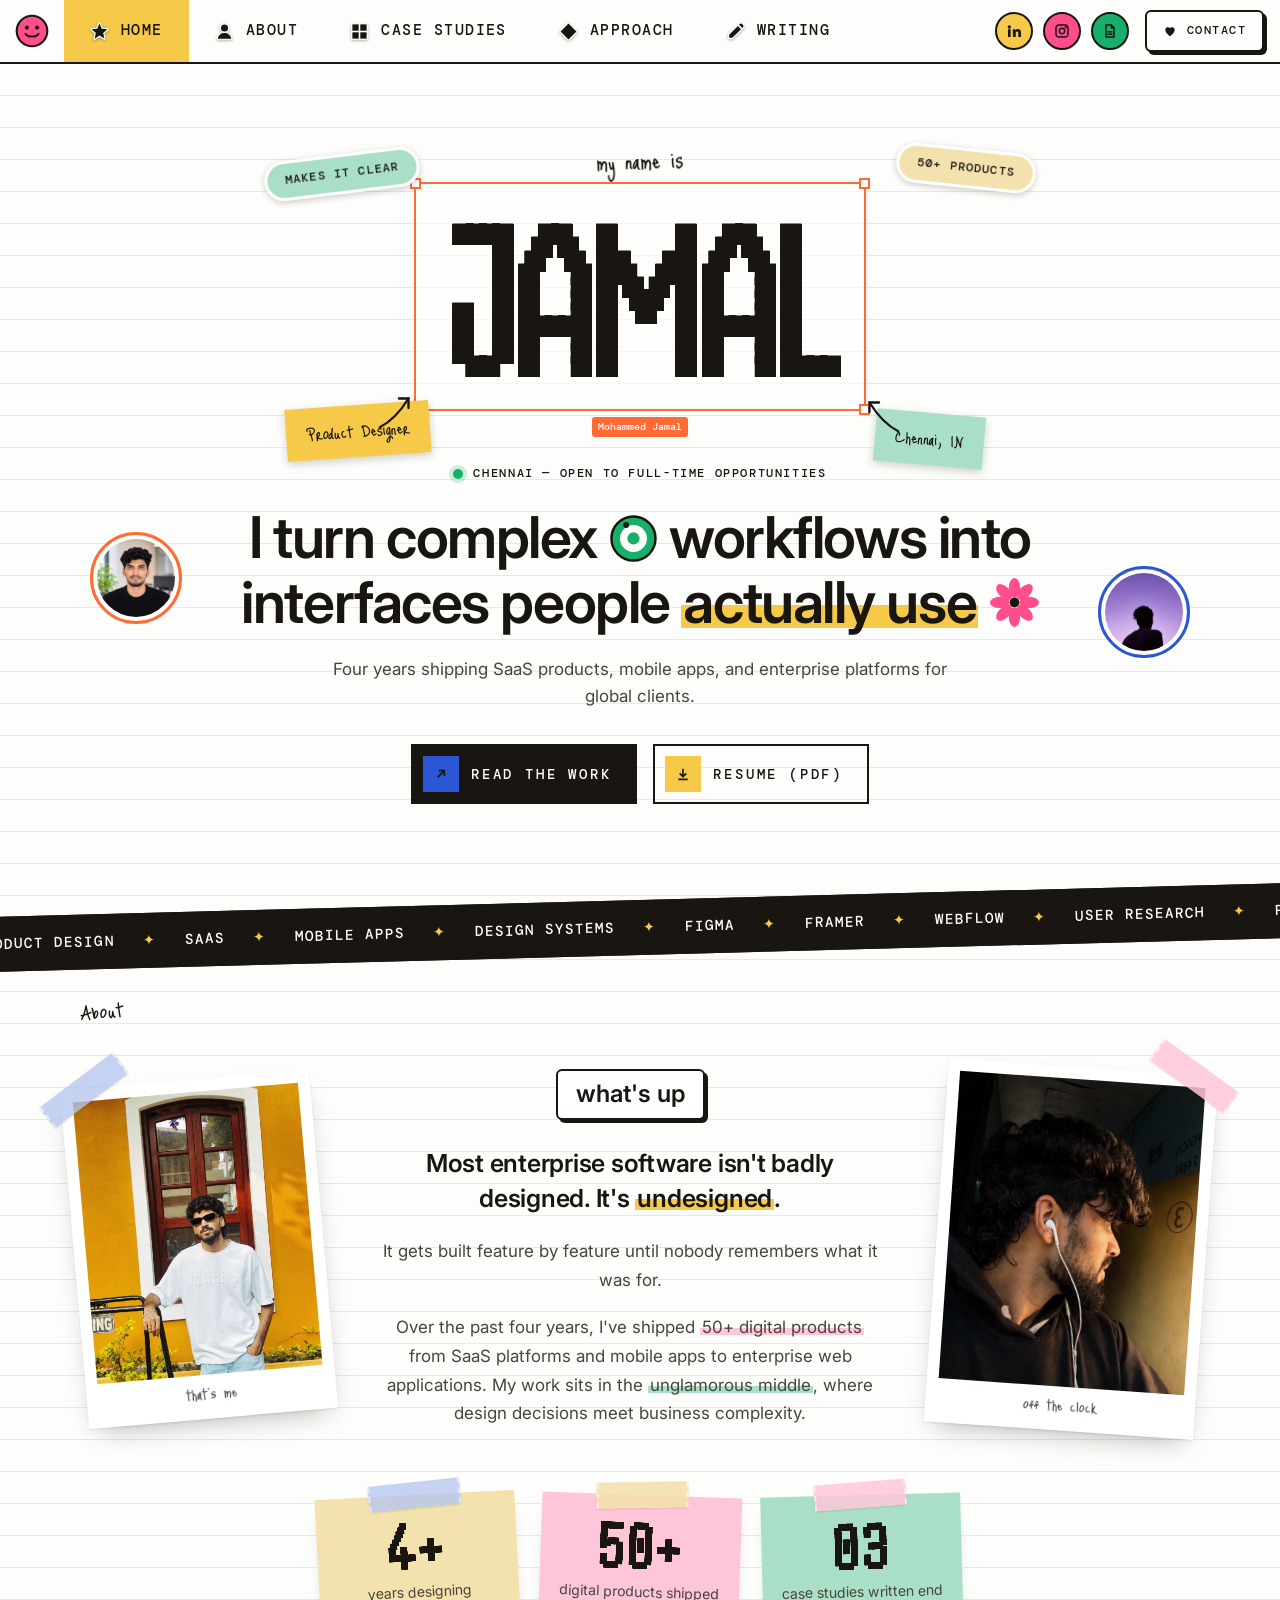
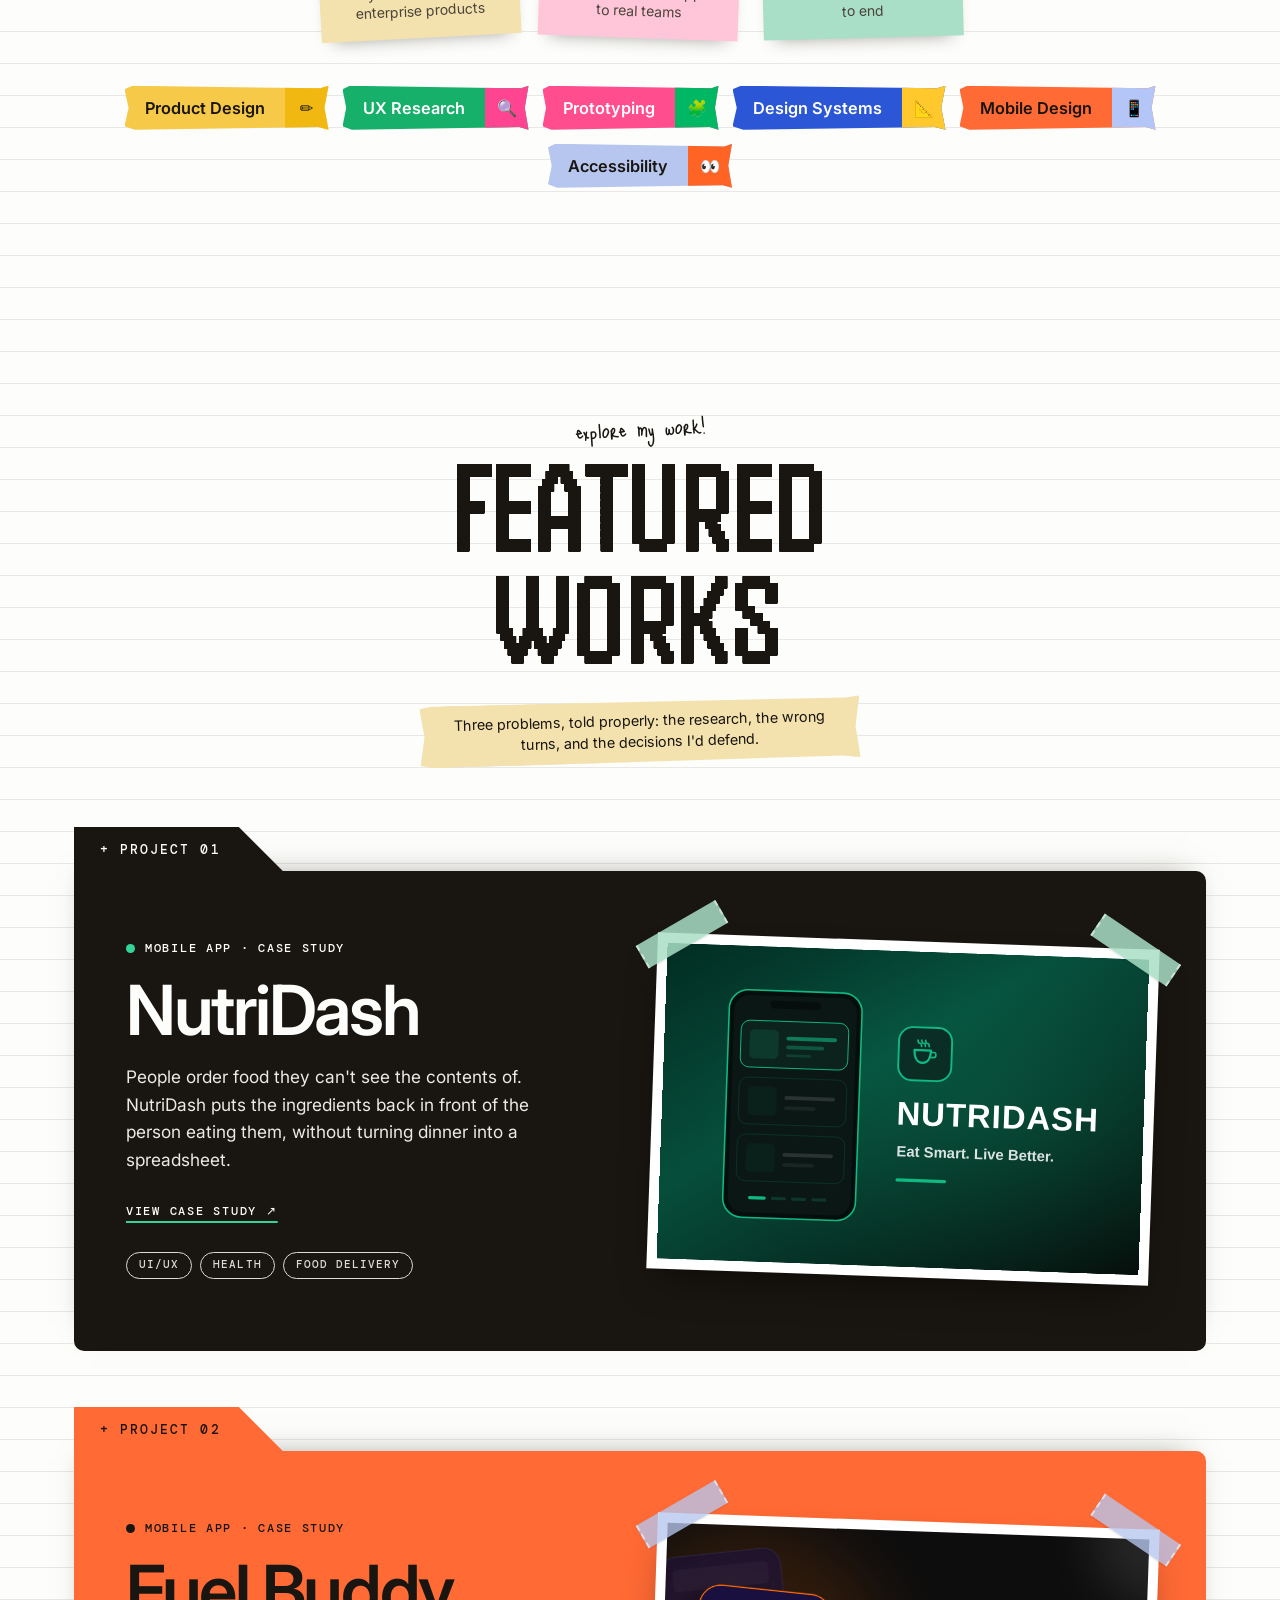
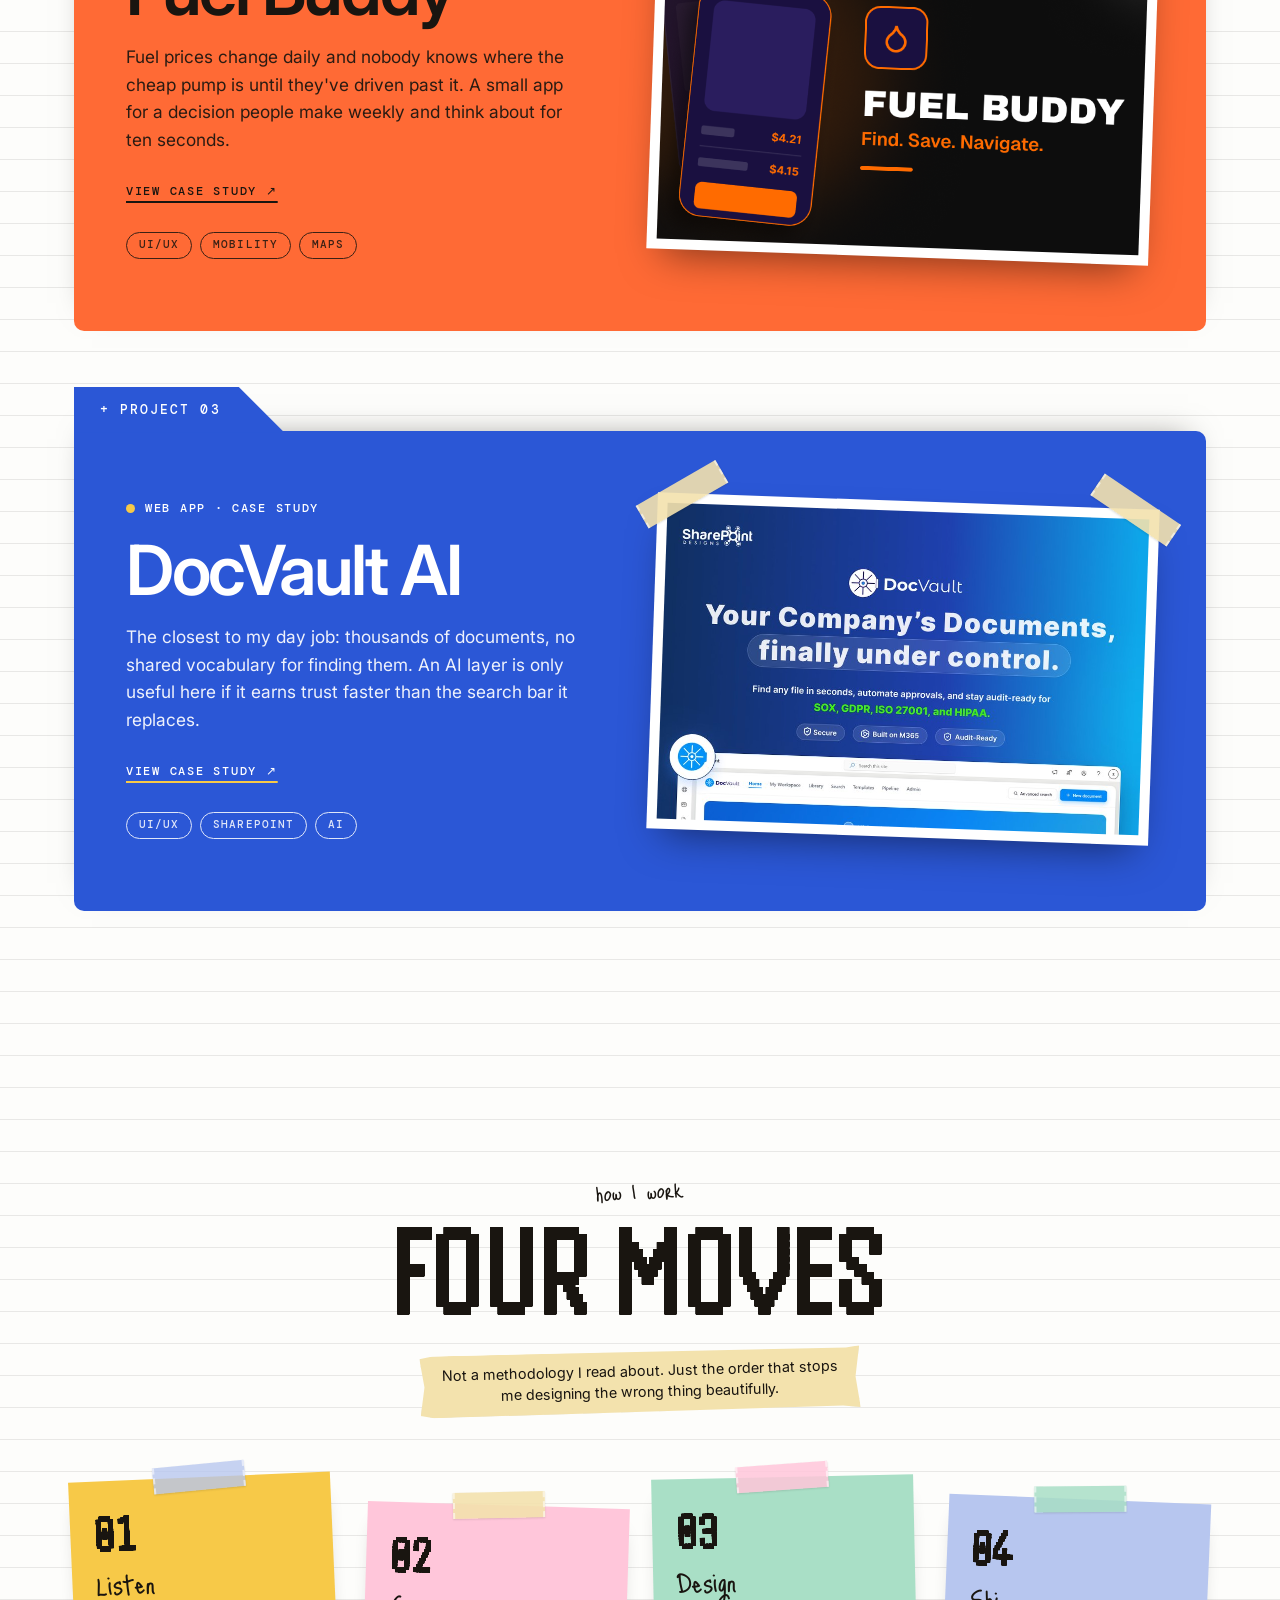
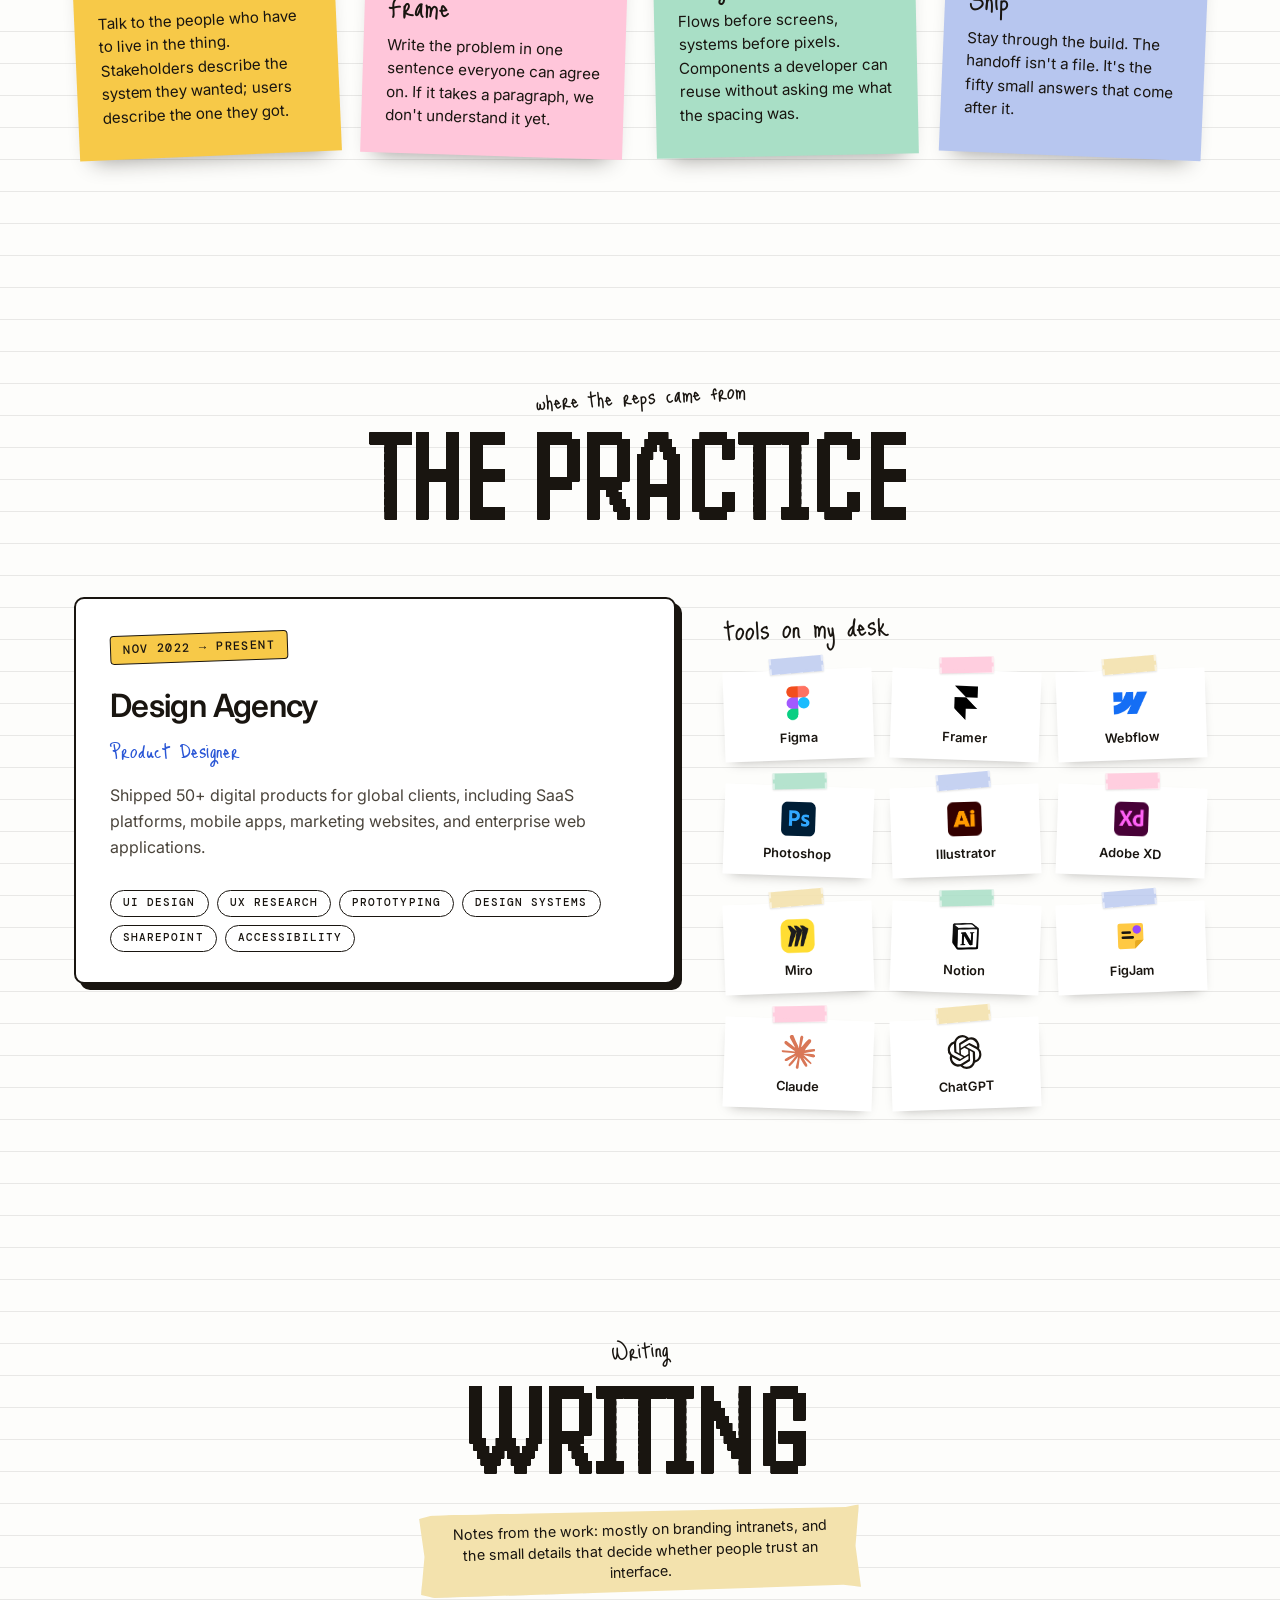
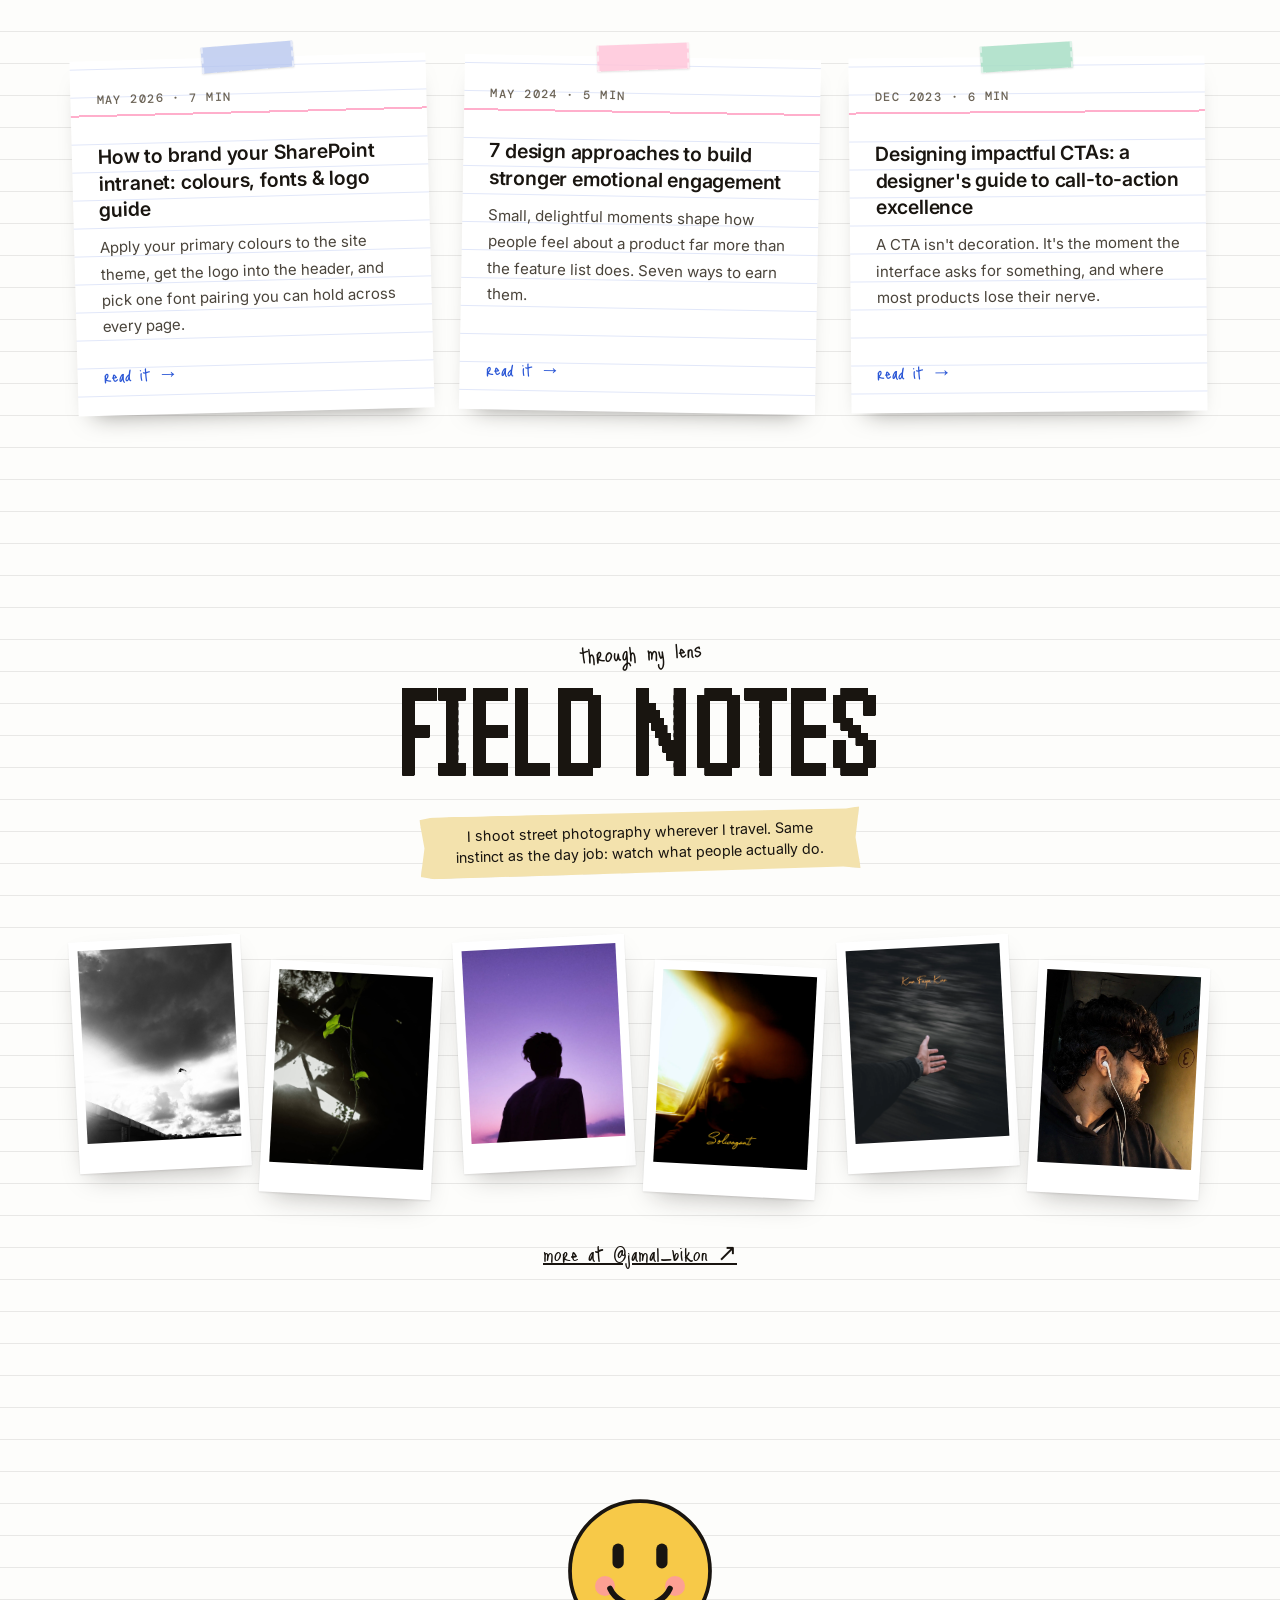
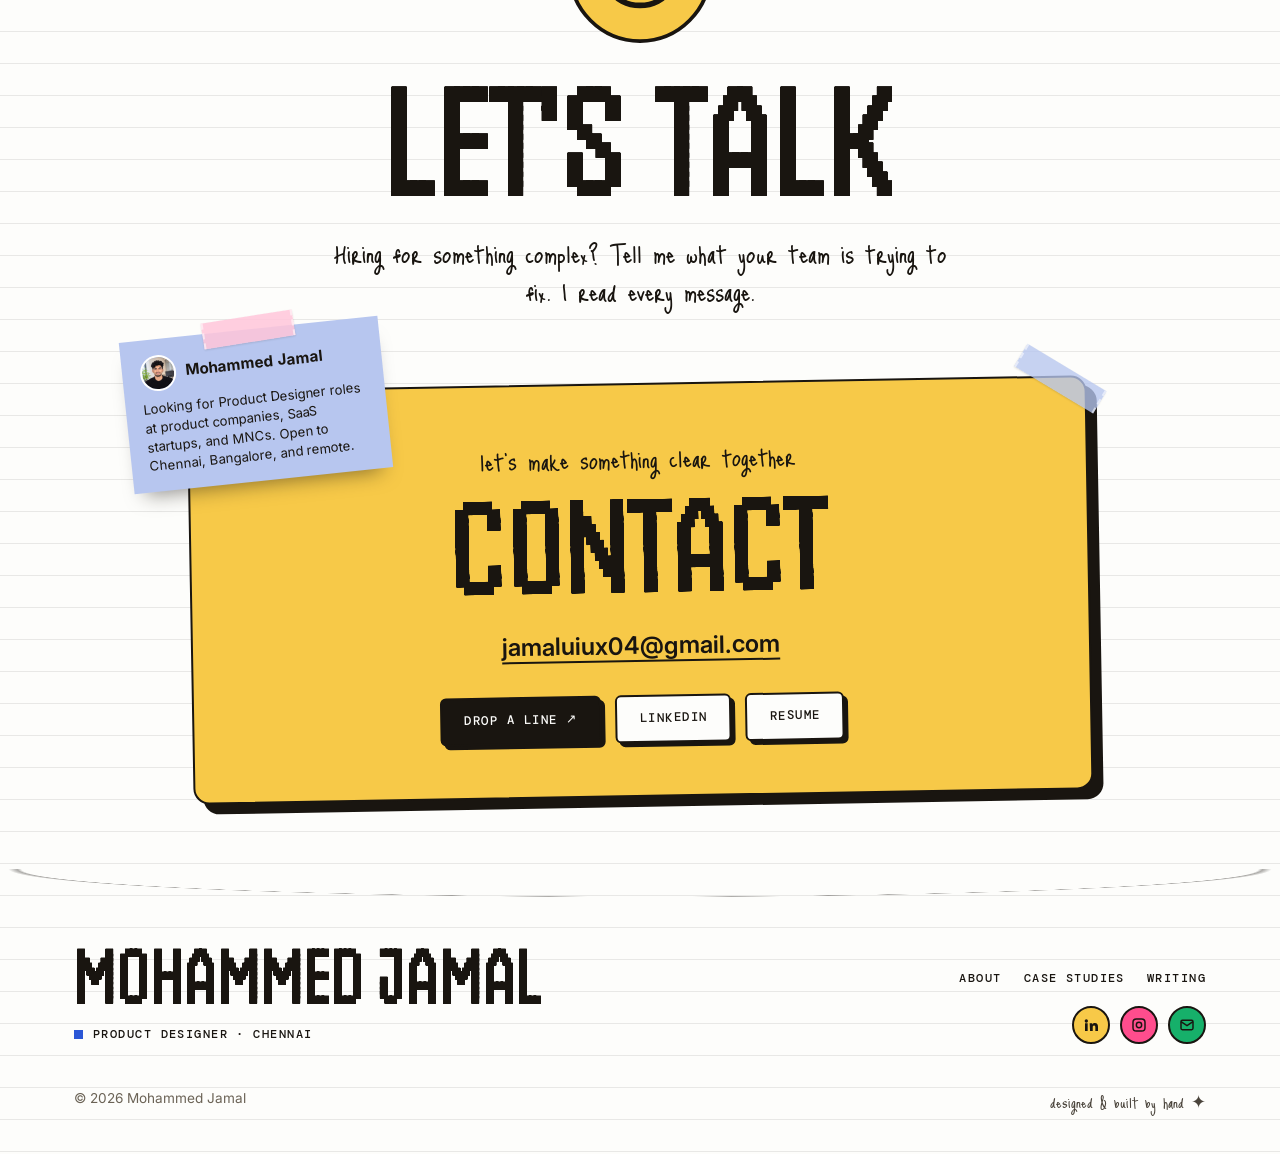
==== commit 03b16773: "Swap in the new headshot Co-Authored-By: Claude Opus 5.5 <noreply@anthropic.com>" ====
--- a/index.html
+++ b/index.html
@@ -92,7 +92,7 @@
                 <a class="btn-cta ghost" href="assets/MohammedJamal_Resume.pdf" target="_blank" rel="noopener"><span class="cta-icon"><svg viewBox="0 0 24 24" fill="none" stroke="currentColor" stroke-width="2.4" aria-hidden="true"><path d="M12 4v12M7 11l5 5 5-5M5 20h14"/></svg></span>Resume (PDF)</a>
             </div>
 
-            <div class="avatar left float"><img src="assets/profile.jpg" alt="" width="84" height="84"></div>
+            <div class="avatar left float"><img src="assets/profile.jpg?v=2" alt="" width="84" height="84"></div>
             <div class="avatar right float slow"><img src="assets/photography/03.jpg" alt="" width="84" height="84"></div>
         </section>
 
@@ -321,7 +321,7 @@
                 <div class="contact-stage">
                     <div class="me-card rv">
                         <span class="tape tc pink"></span>
-                        <div class="who"><img src="assets/profile.jpg" alt="" width="36" height="36">Mohammed Jamal</div>
+                        <div class="who"><img src="assets/profile.jpg?v=2" alt="" width="36" height="36">Mohammed Jamal</div>
                         <p>Looking for Product Designer roles at product companies, SaaS startups, and MNCs. Open to Chennai, Bangalore, and remote.</p>
                     </div>
                     <div class="big-card">
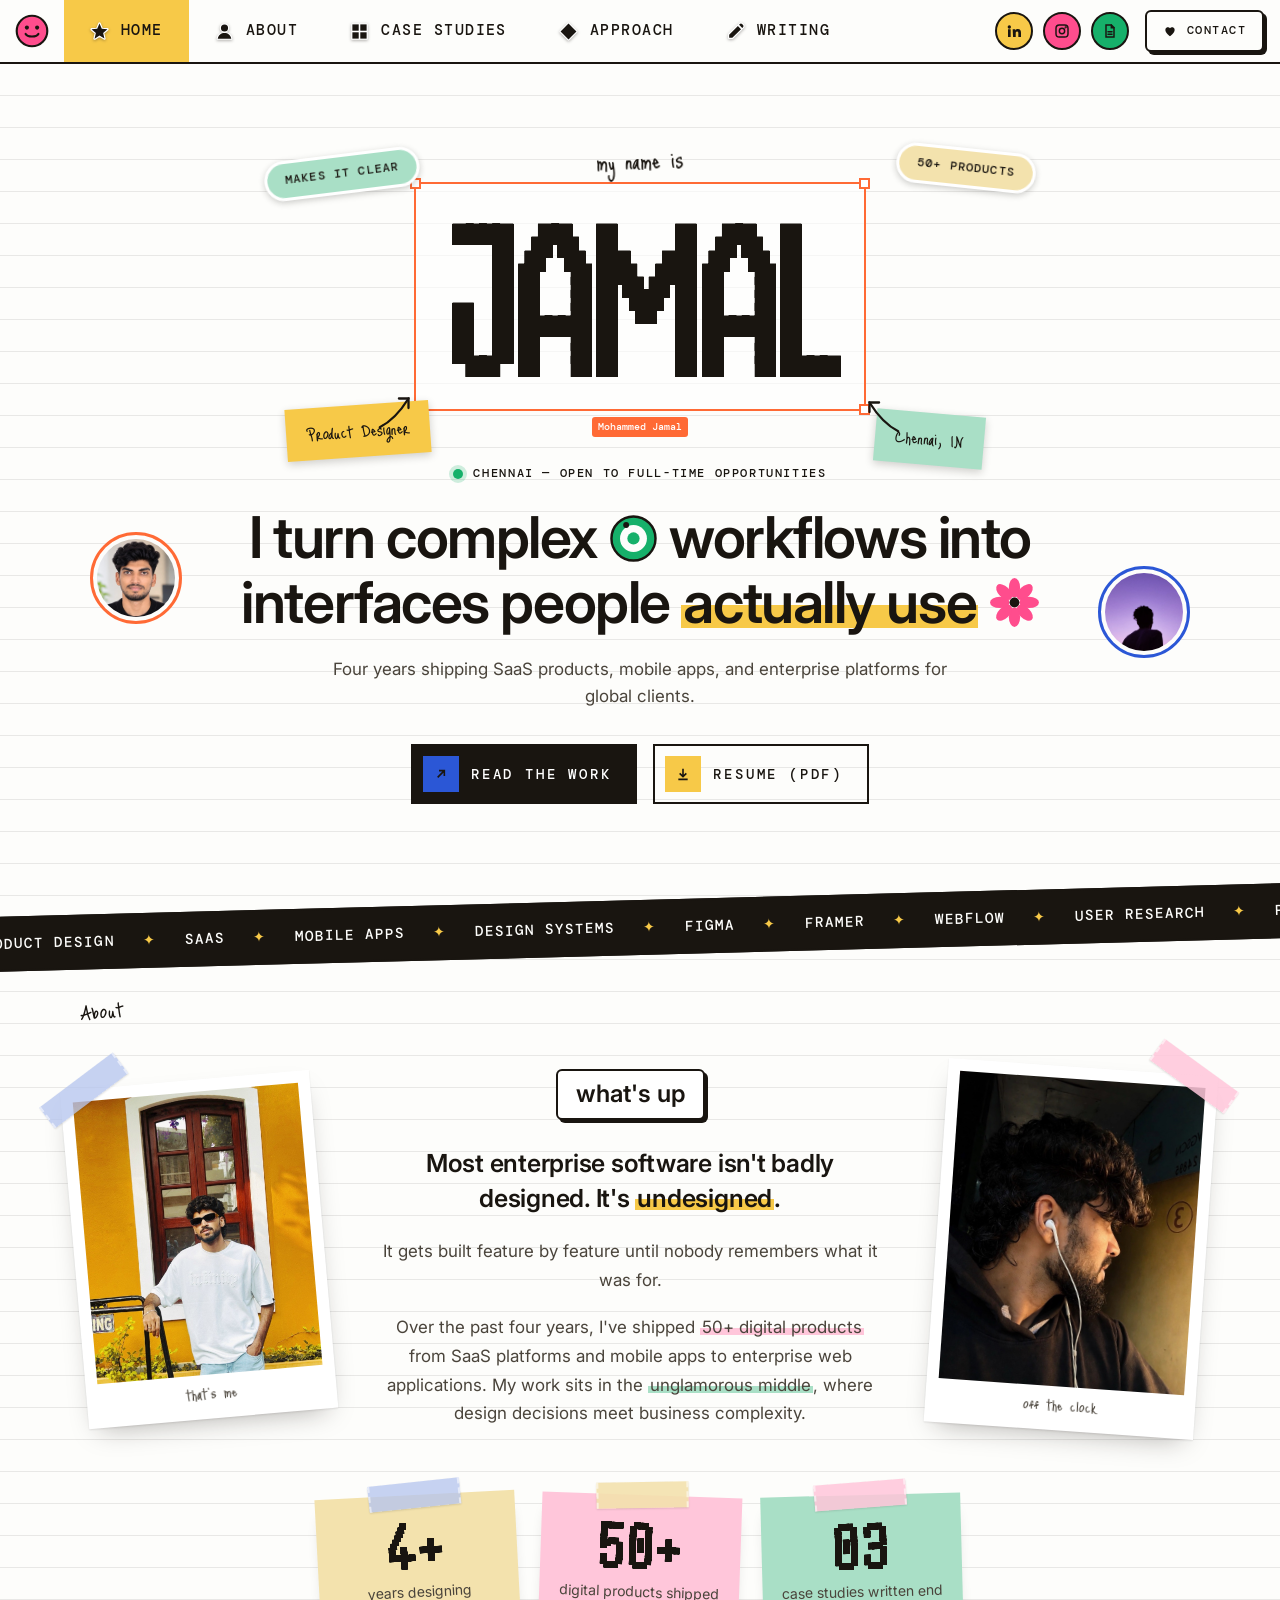
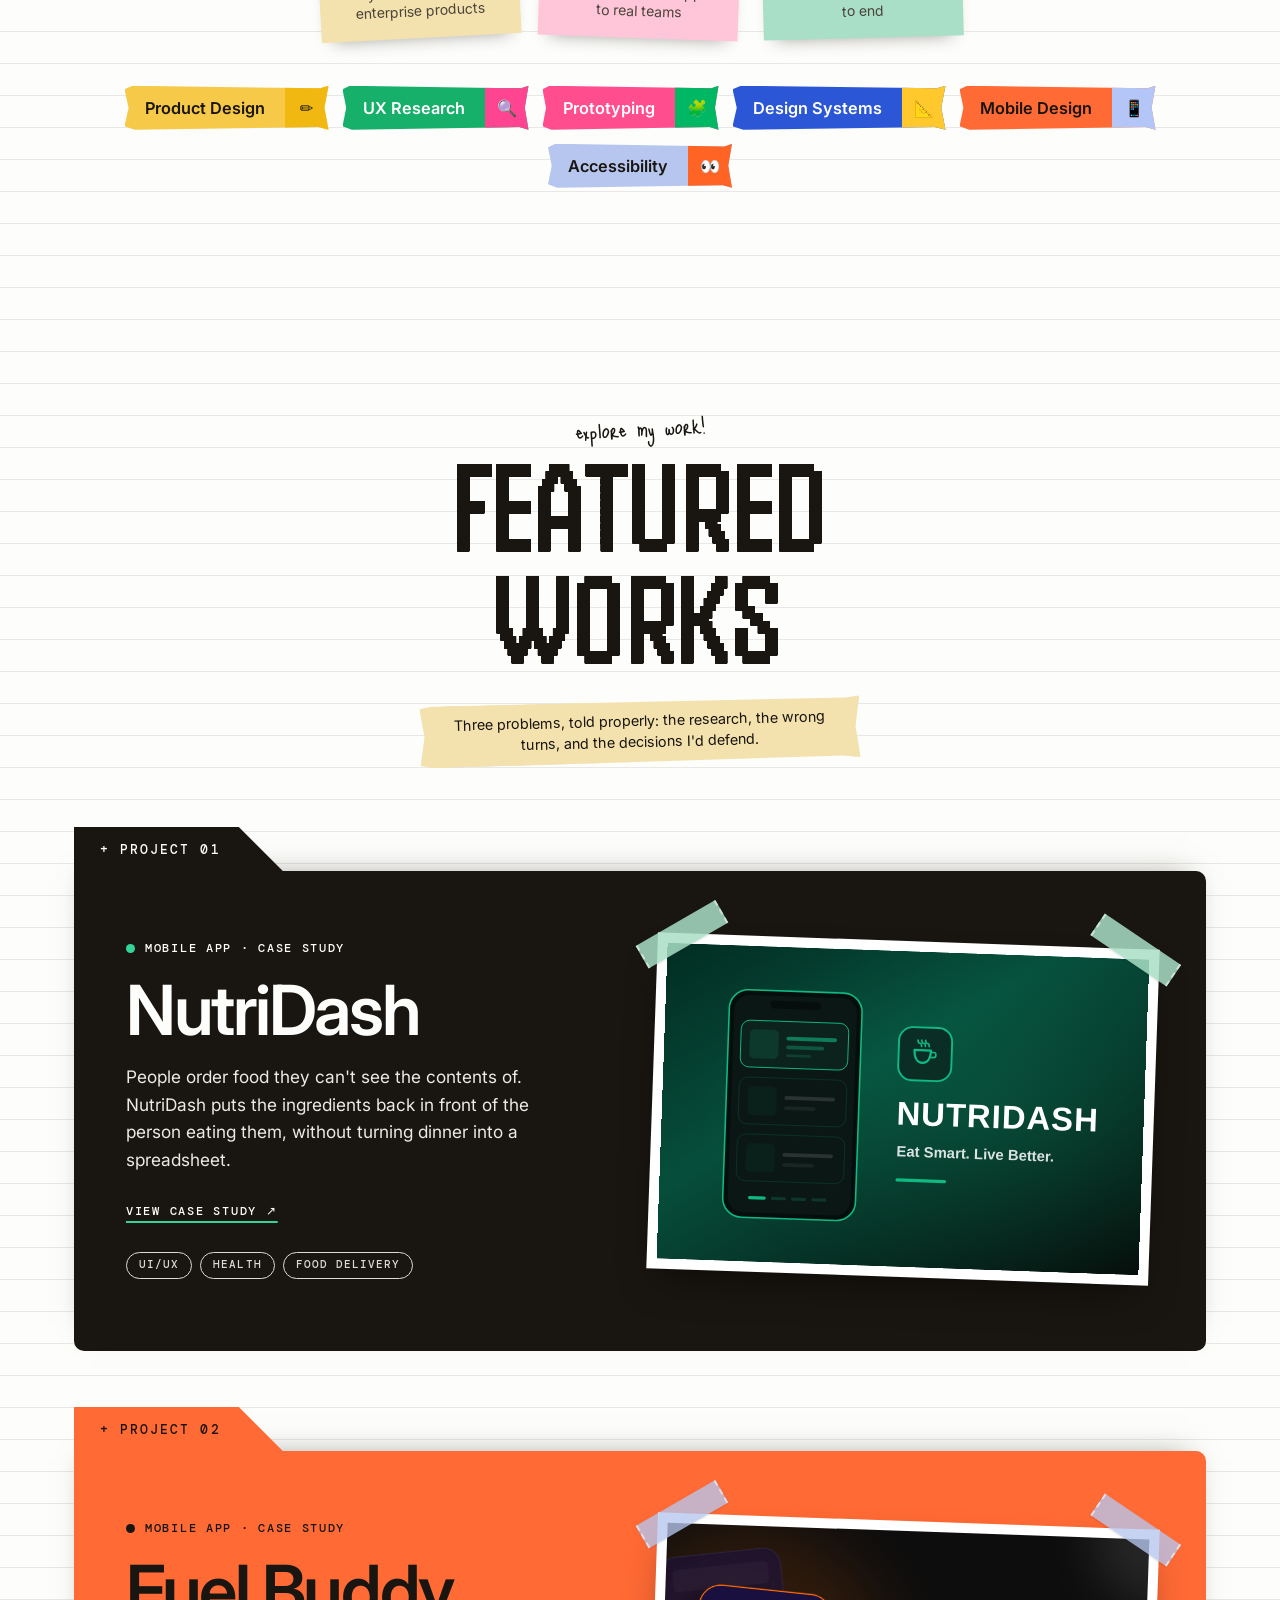
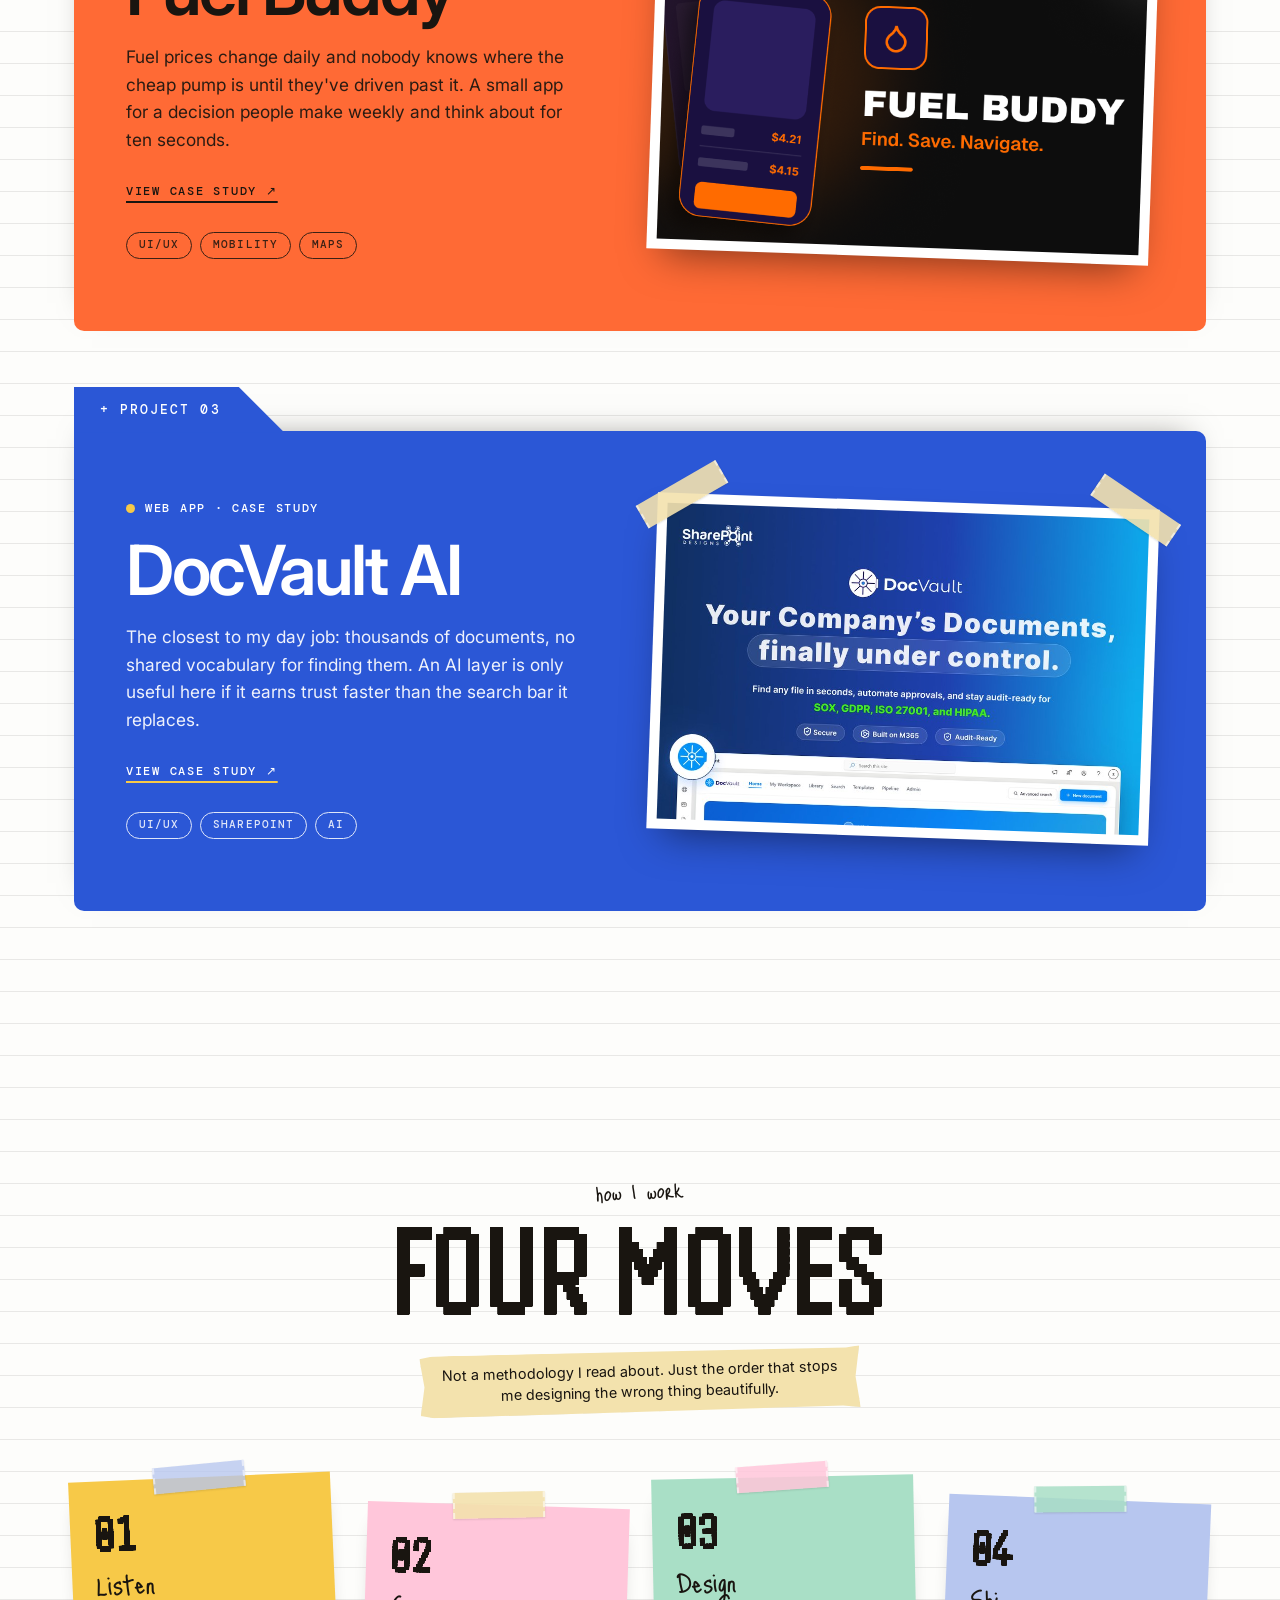
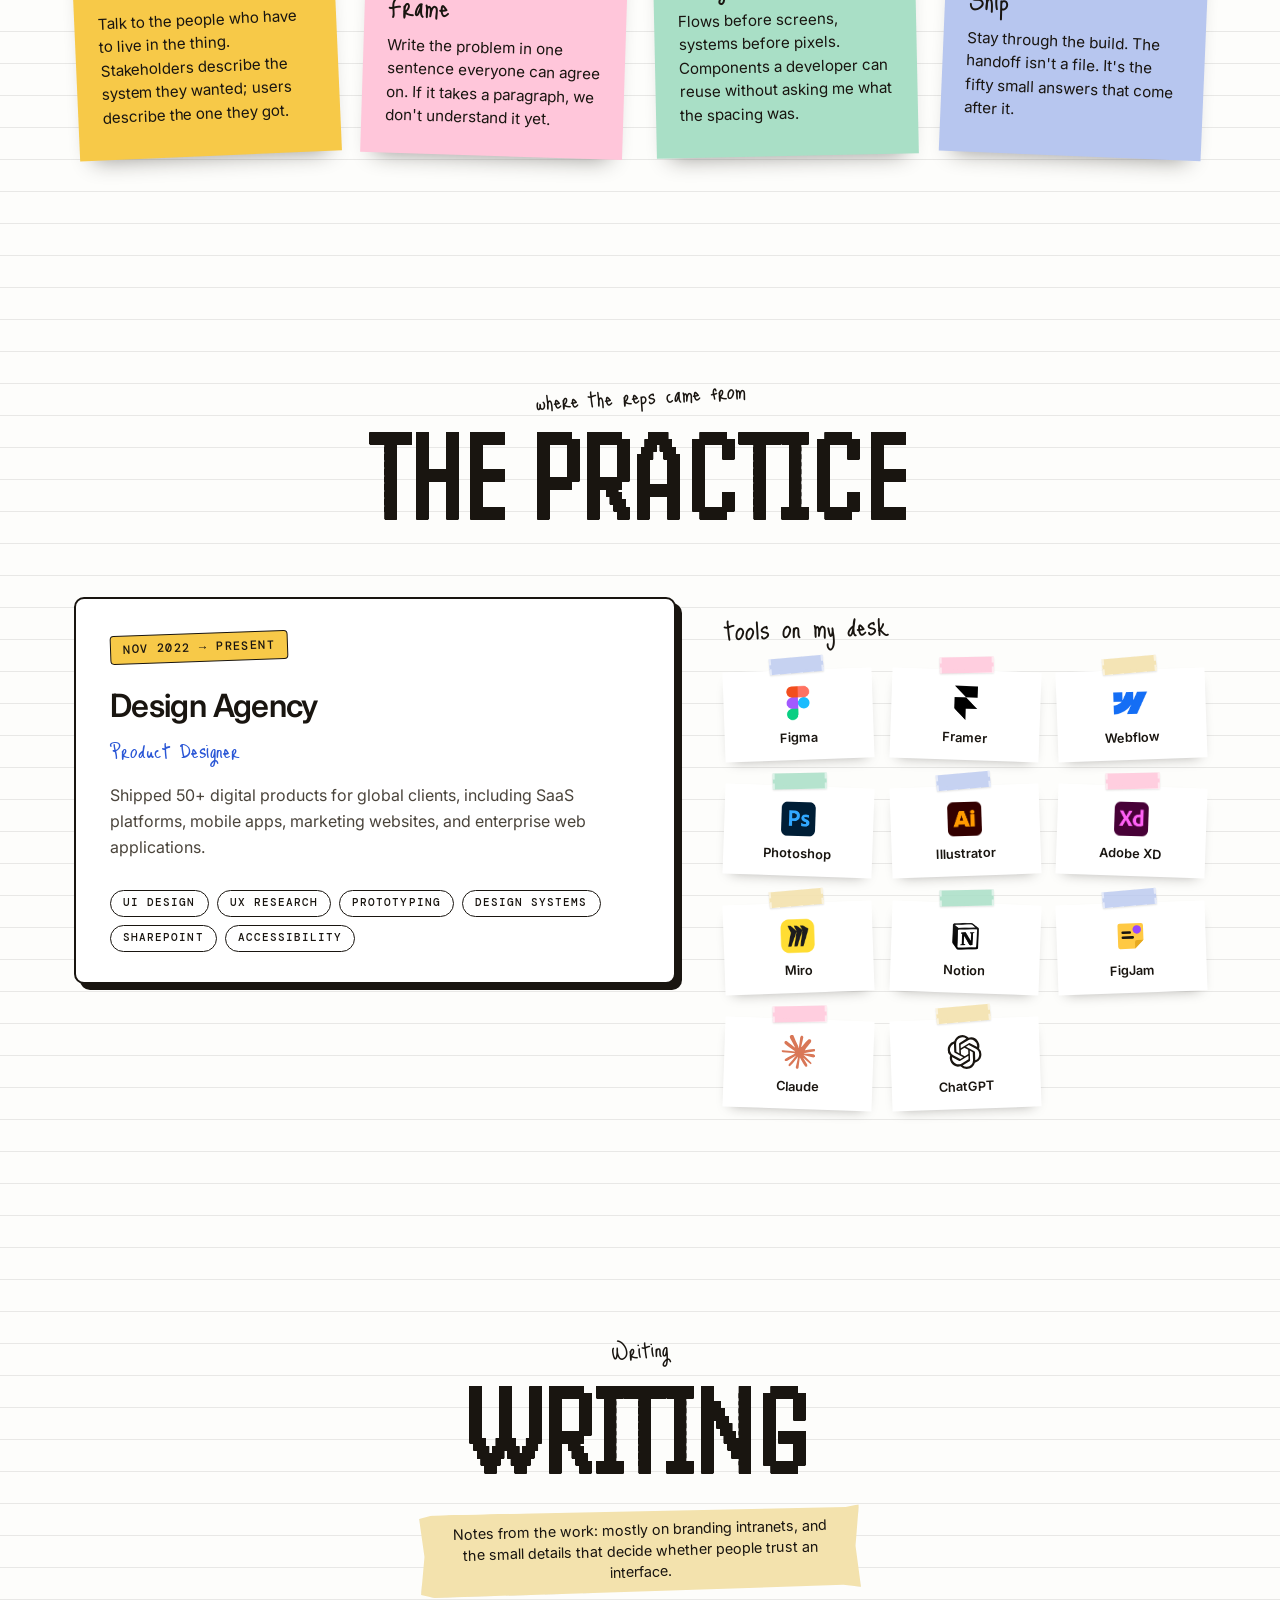
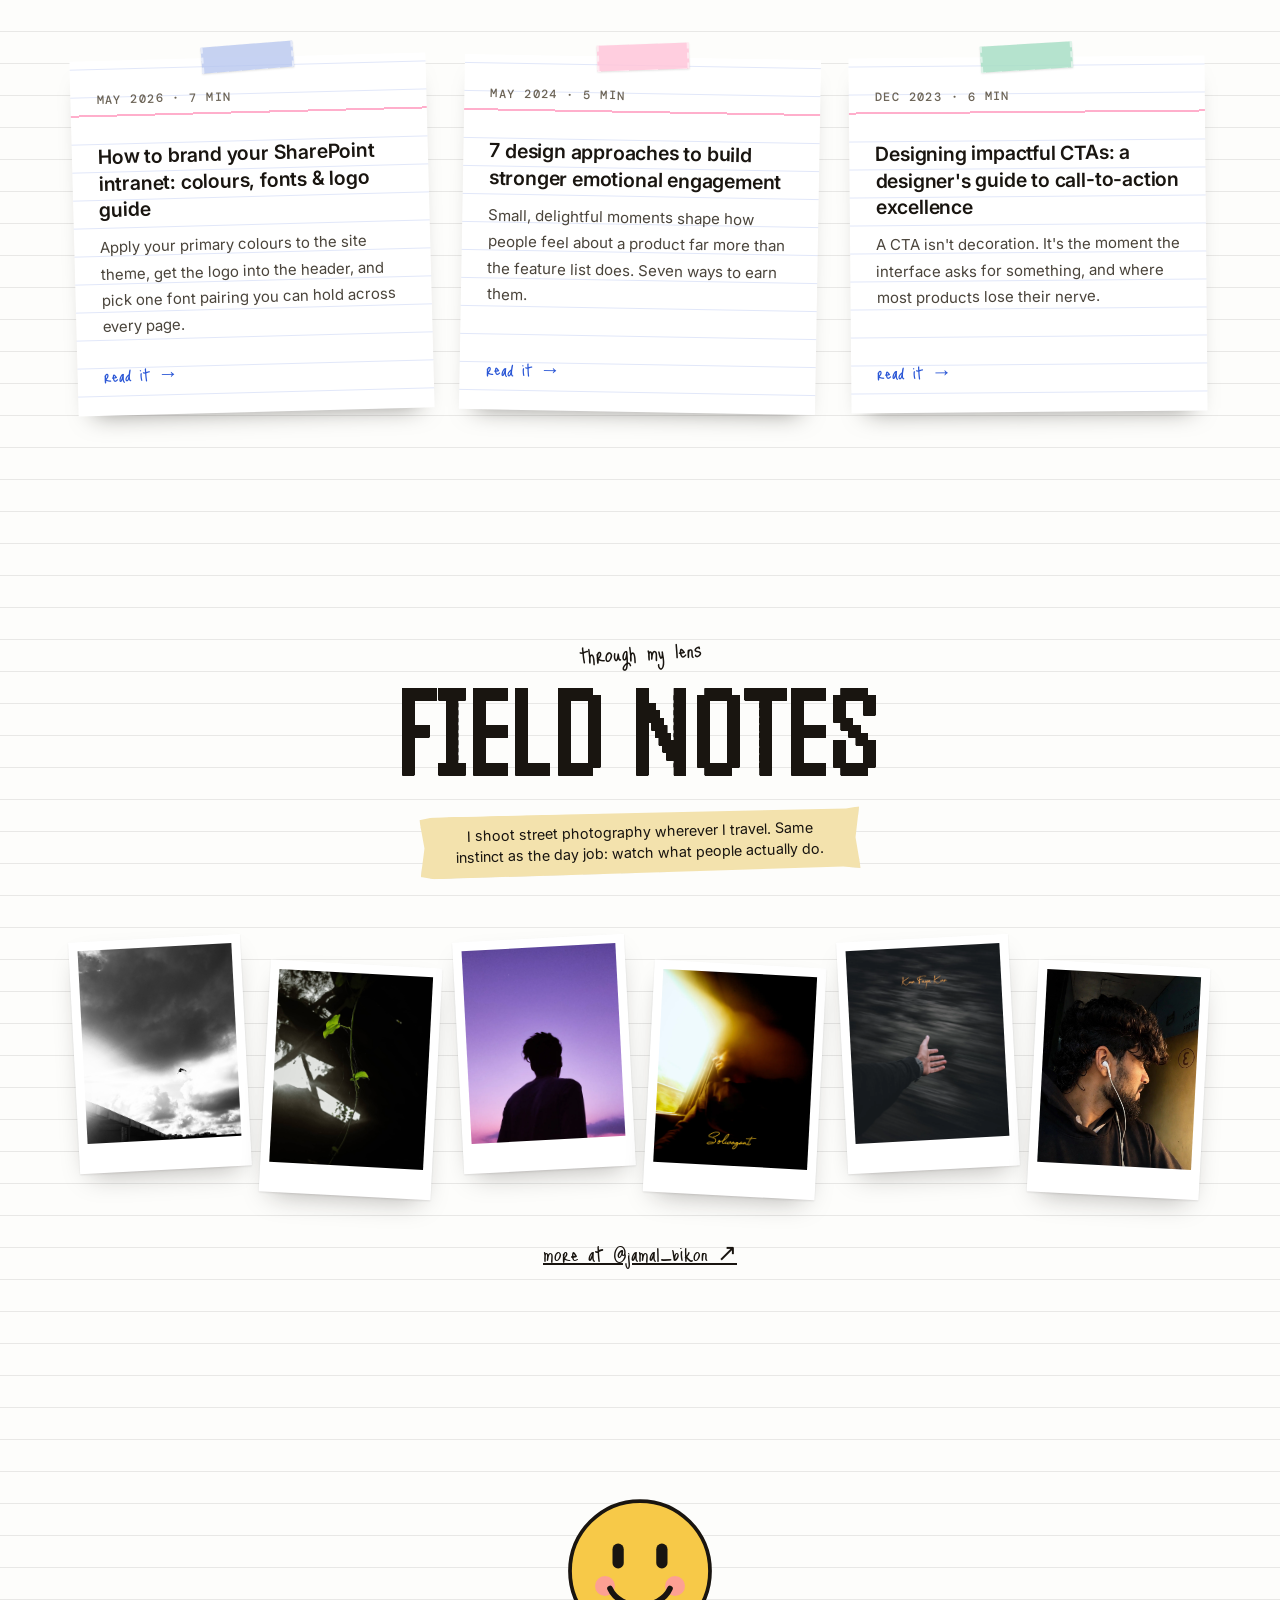
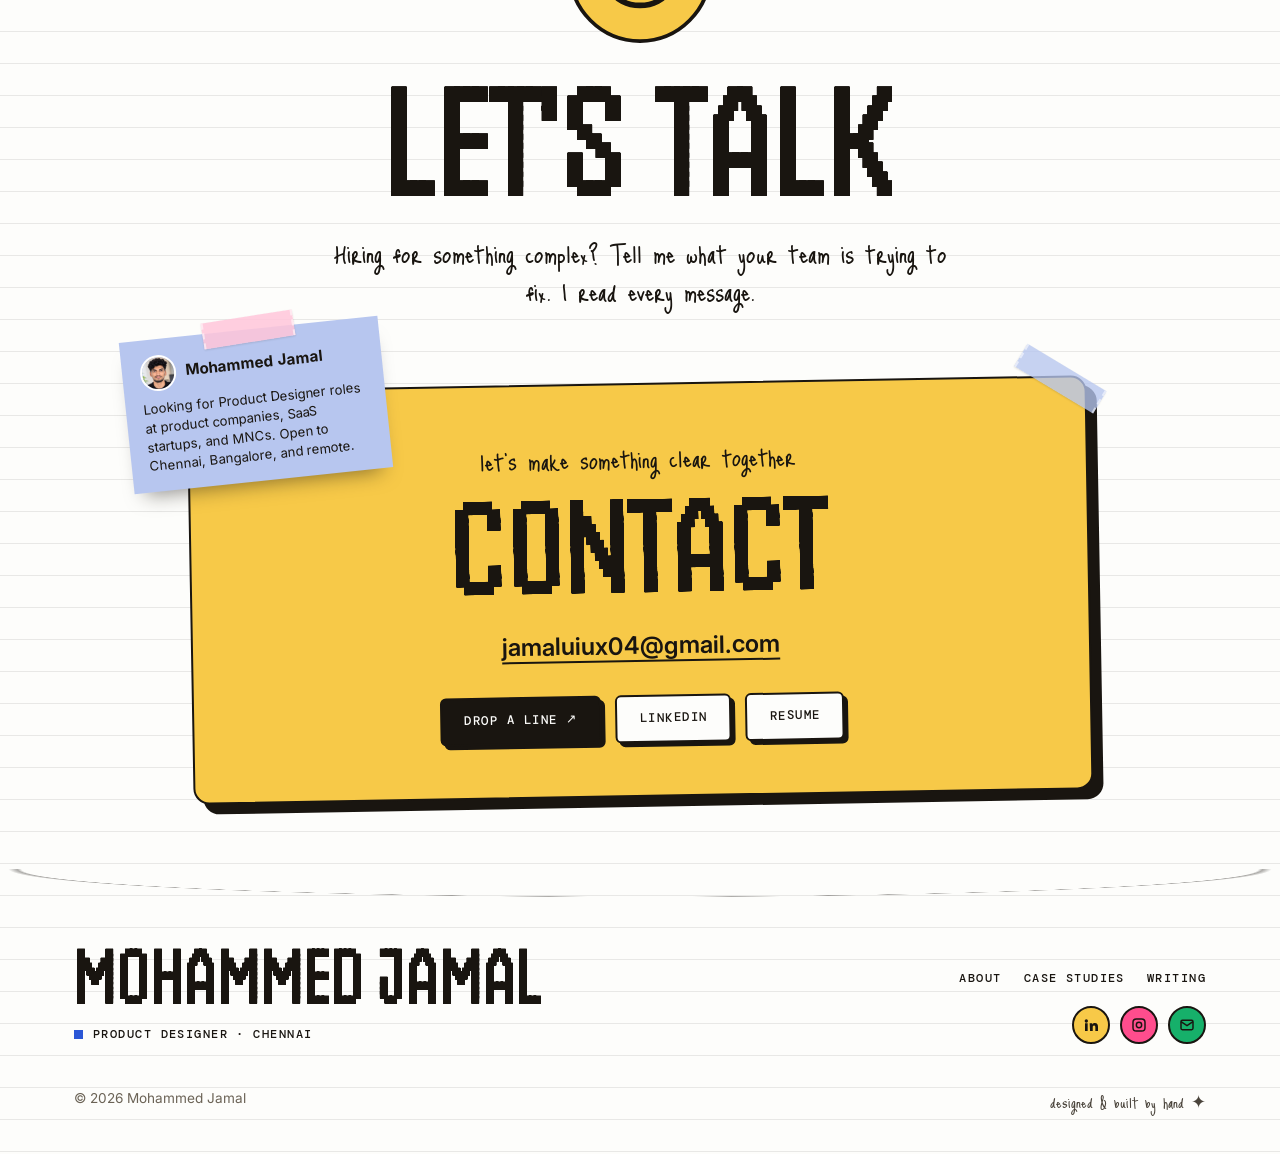
==== commit 4ec05831: "Crop the headshot tight so it stays sharp in the small circles Co-Authored-By: Claude Opus 5.5 <nore" ====
--- a/index.html
+++ b/index.html
@@ -92,7 +92,7 @@
                 <a class="btn-cta ghost" href="assets/MohammedJamal_Resume.pdf" target="_blank" rel="noopener"><span class="cta-icon"><svg viewBox="0 0 24 24" fill="none" stroke="currentColor" stroke-width="2.4" aria-hidden="true"><path d="M12 4v12M7 11l5 5 5-5M5 20h14"/></svg></span>Resume (PDF)</a>
             </div>
 
-            <div class="avatar left float"><img src="assets/profile.jpg?v=2" alt="" width="84" height="84"></div>
+            <div class="avatar left float"><img src="assets/profile.jpg?v=3" alt="" width="84" height="84"></div>
             <div class="avatar right float slow"><img src="assets/photography/03.jpg" alt="" width="84" height="84"></div>
         </section>
 
@@ -321,7 +321,7 @@
                 <div class="contact-stage">
                     <div class="me-card rv">
                         <span class="tape tc pink"></span>
-                        <div class="who"><img src="assets/profile.jpg?v=2" alt="" width="36" height="36">Mohammed Jamal</div>
+                        <div class="who"><img src="assets/profile.jpg?v=3" alt="" width="36" height="36">Mohammed Jamal</div>
                         <p>Looking for Product Designer roles at product companies, SaaS startups, and MNCs. Open to Chennai, Bangalore, and remote.</p>
                     </div>
                     <div class="big-card">
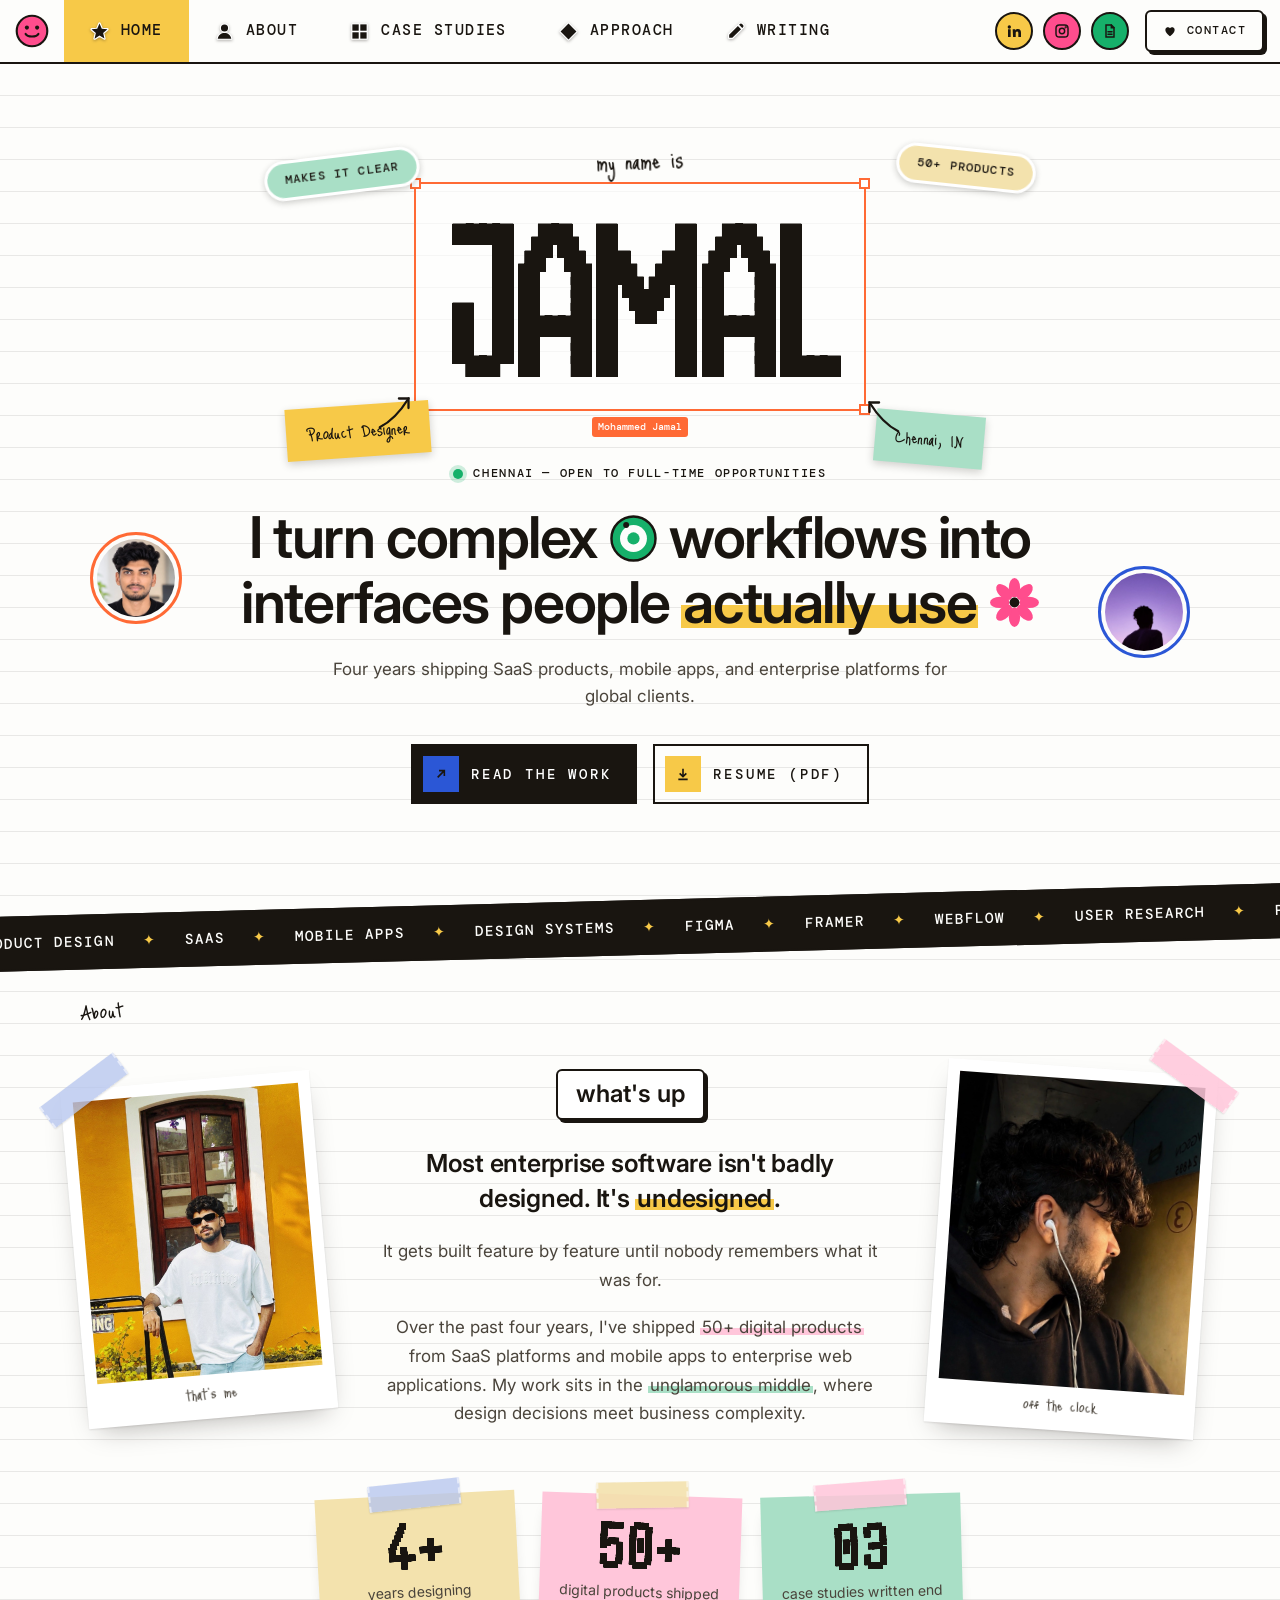
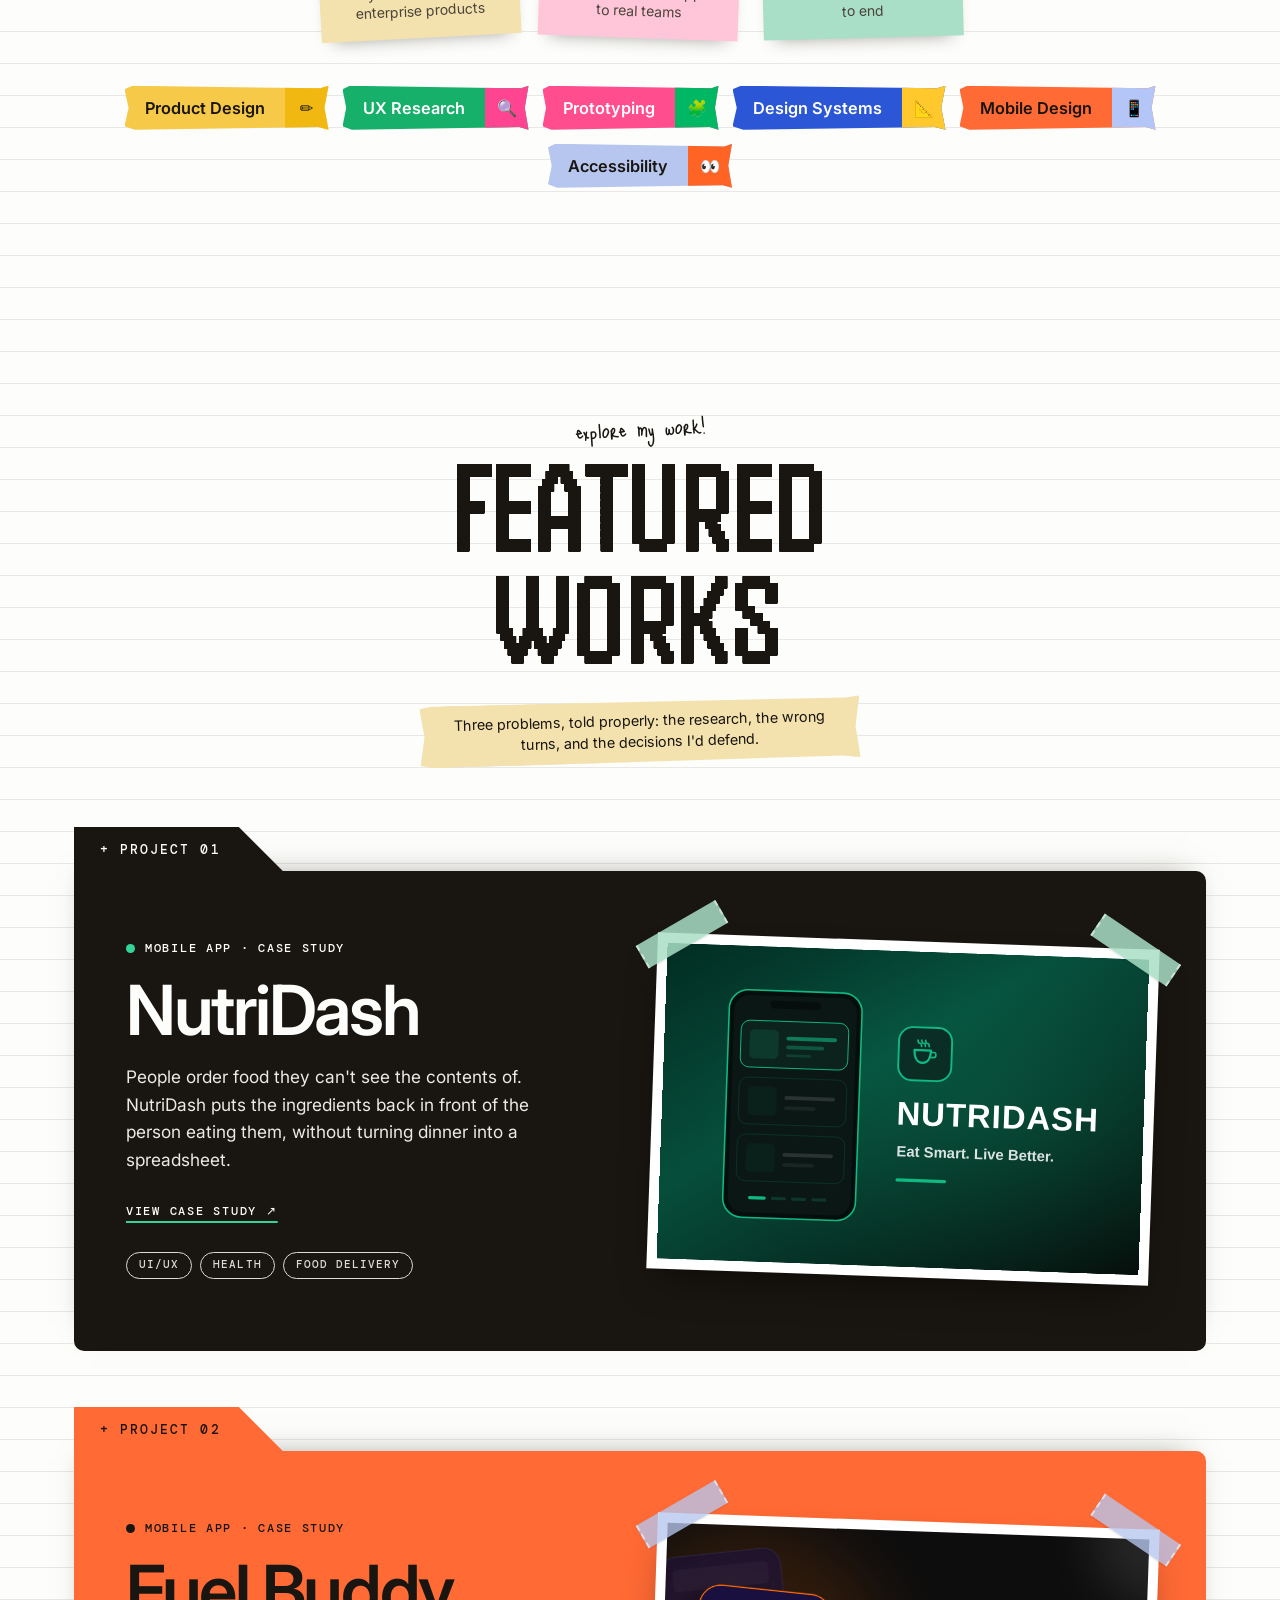
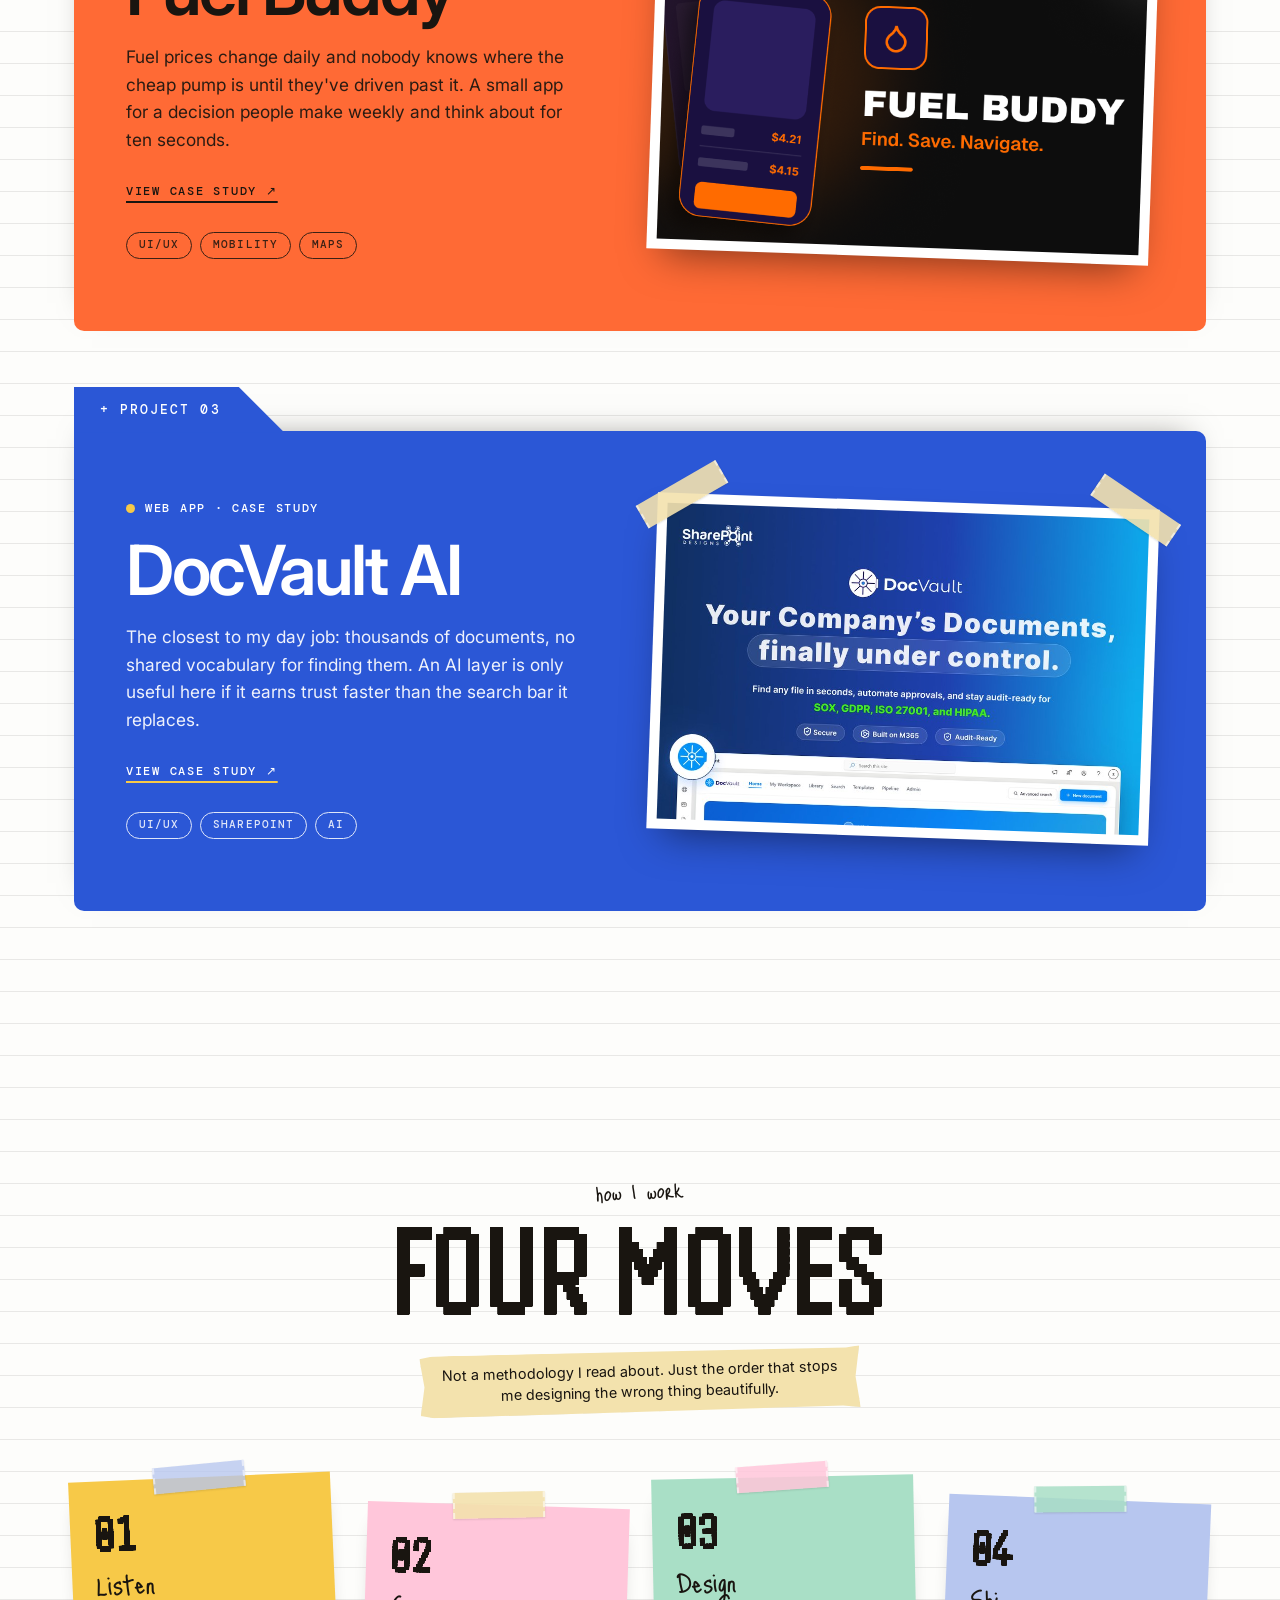
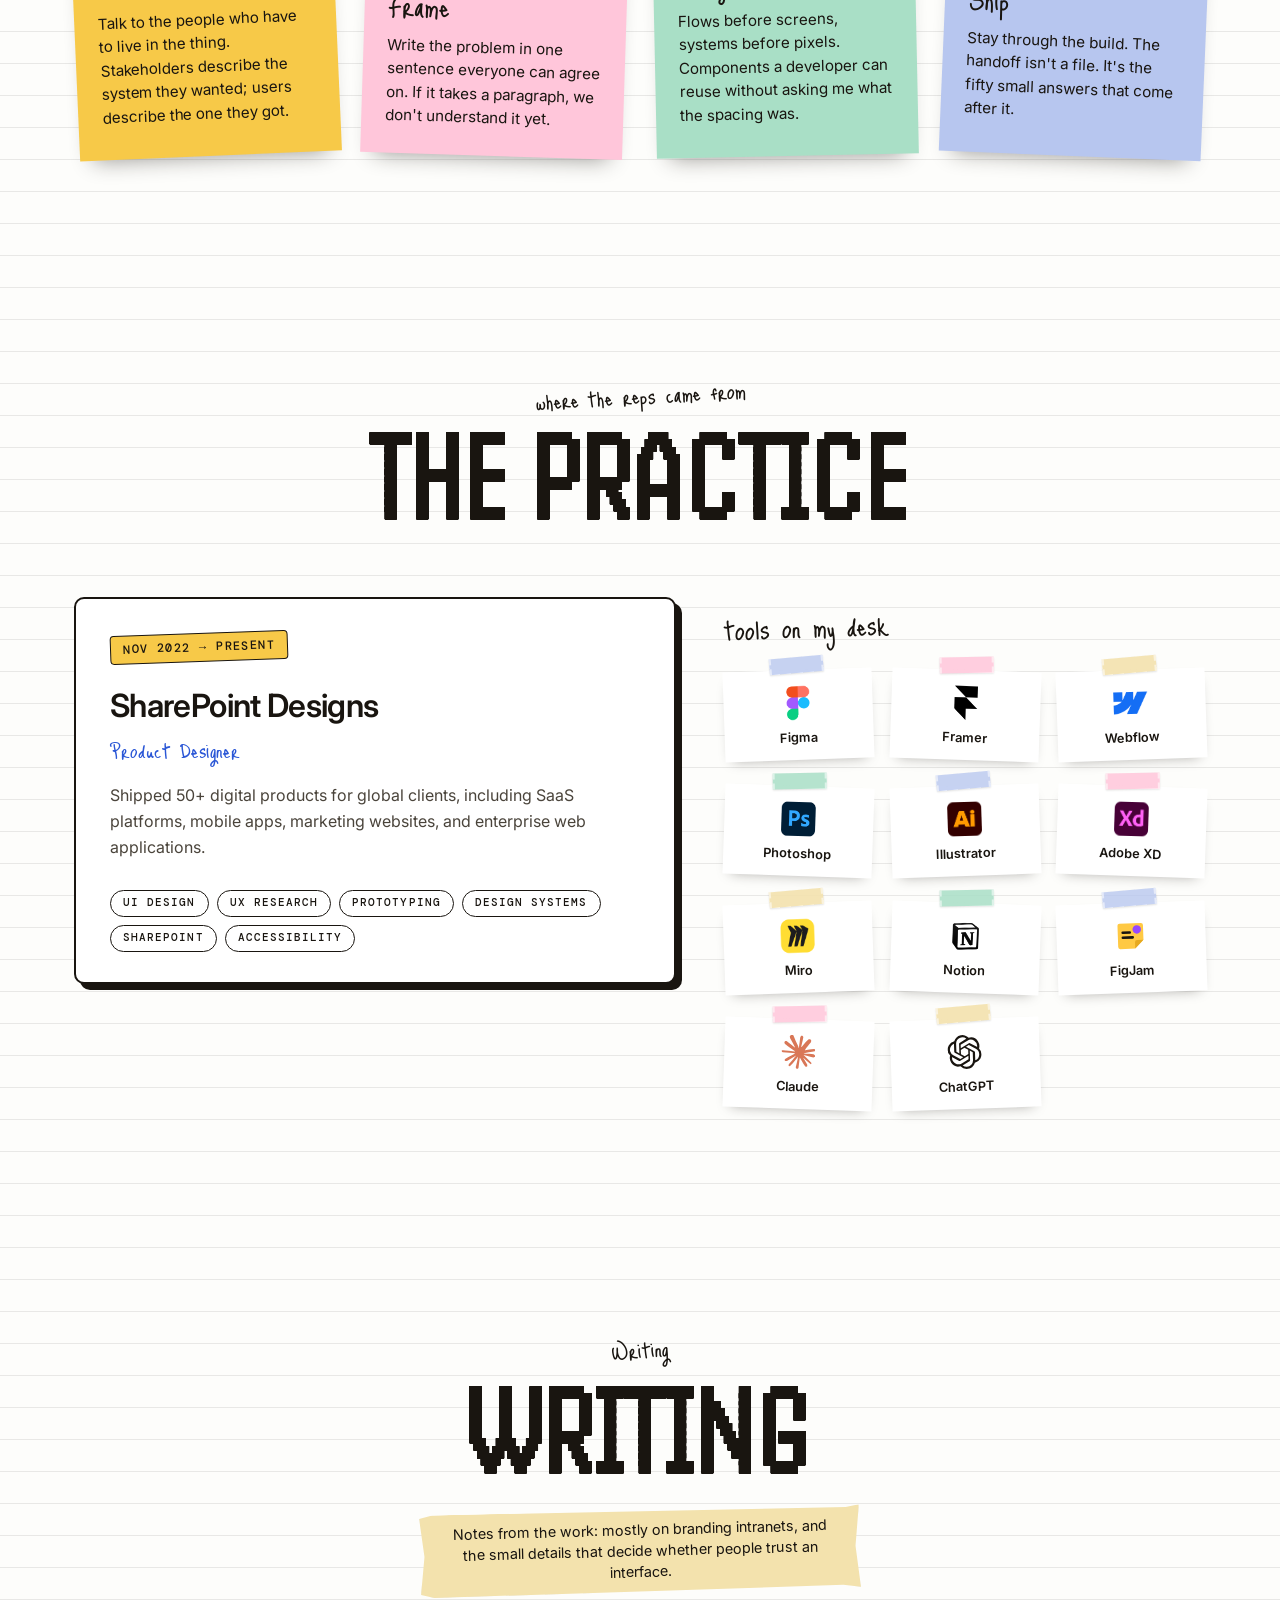
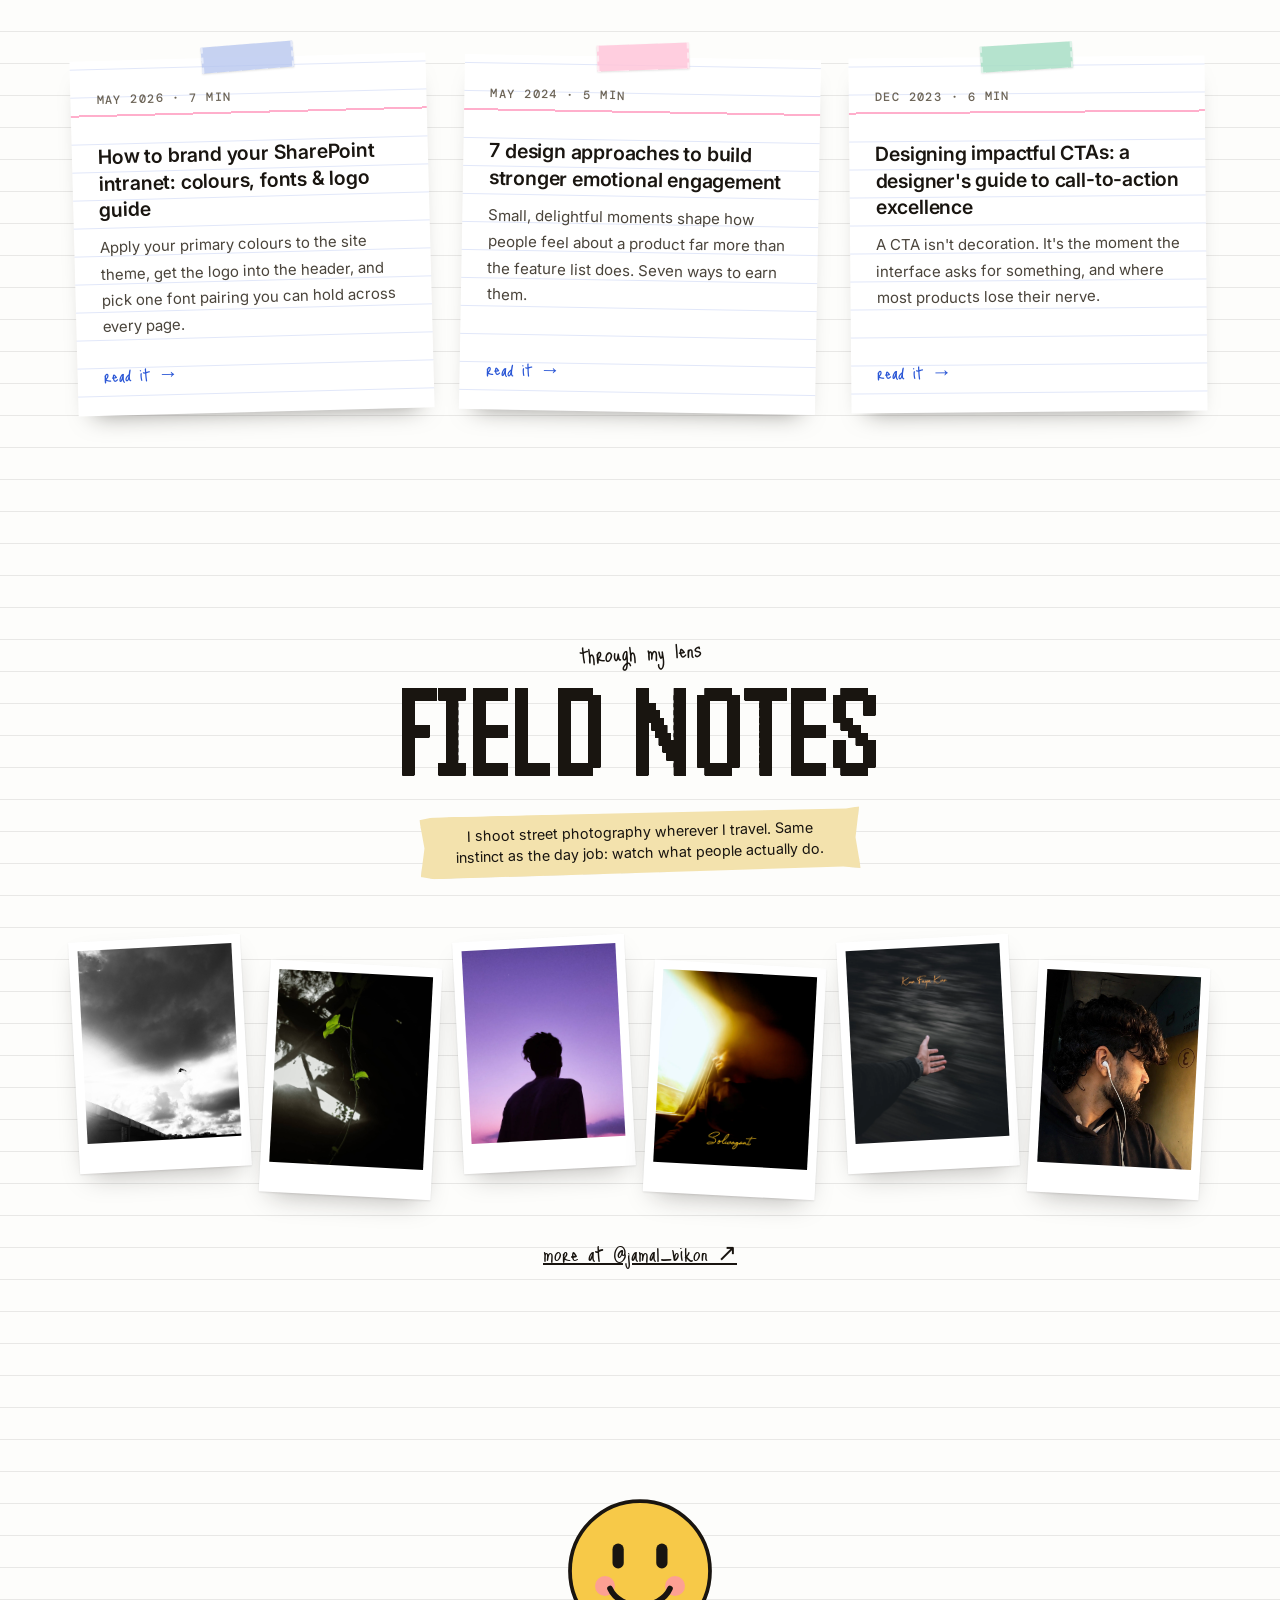
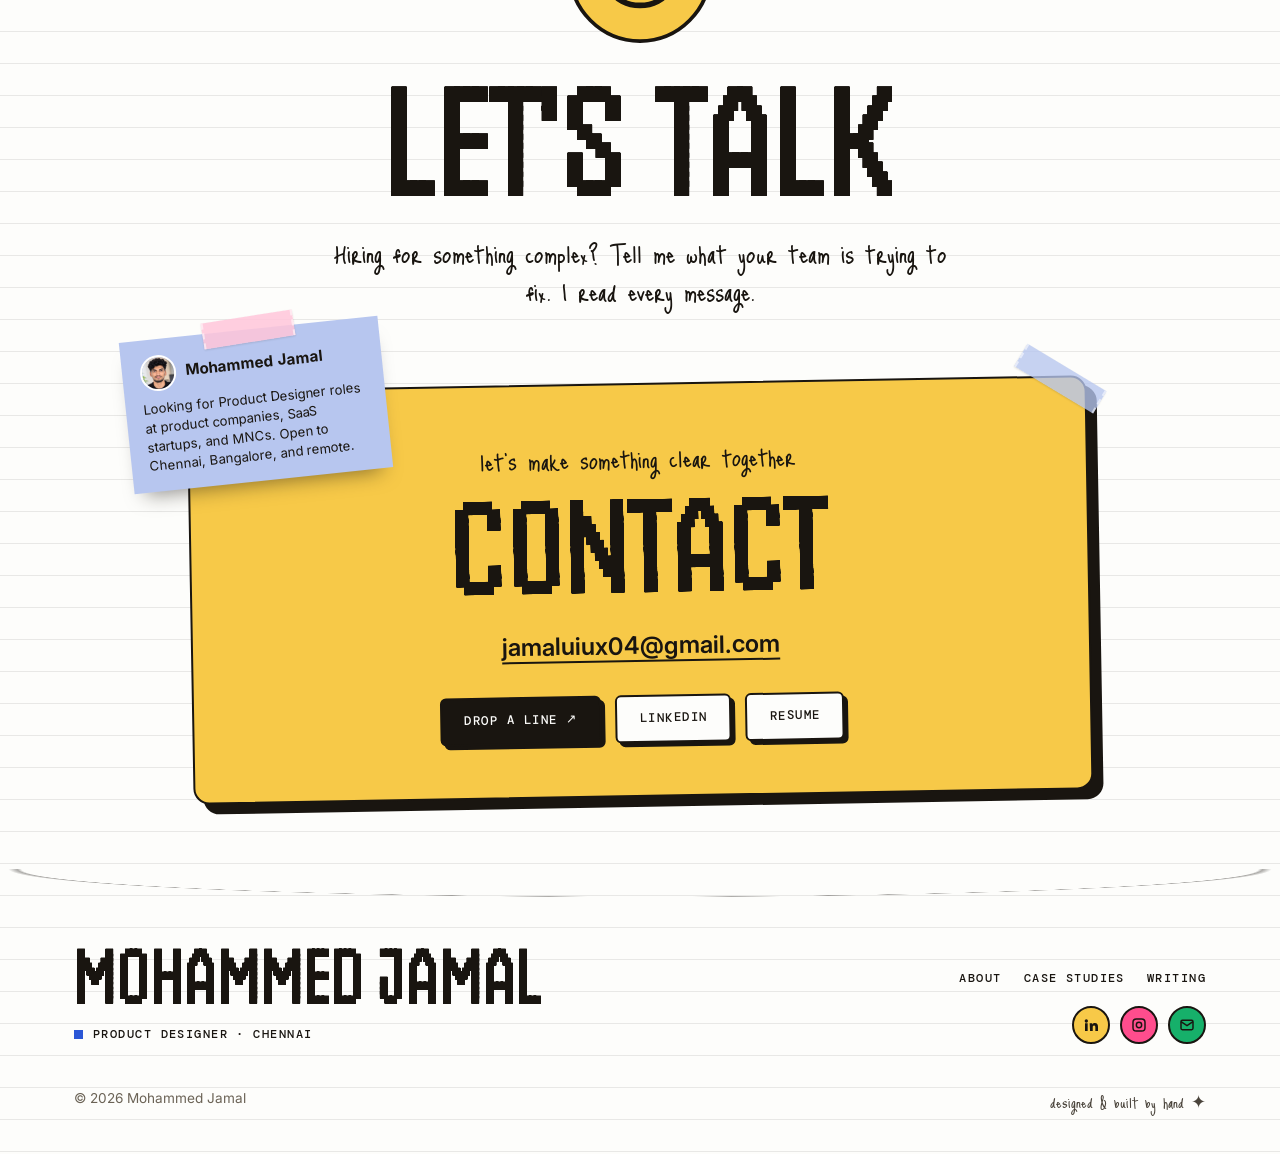
==== commit 49fb273c: "Name SharePoint Designs on the experience card again Co-Authored-By: Claude Opus 5.5 <noreply@anthro" ====
--- a/index.html
+++ b/index.html
@@ -232,7 +232,7 @@
                 <div class="practice-grid">
                     <article class="job rv">
                         <span class="job-when mono">Nov 2022 → Present</span>
-                        <h3>Design Agency</h3>
+                        <h3>SharePoint Designs</h3>
                         <div class="role">Product Designer</div>
                         <p>Shipped 50+ digital products for global clients, including SaaS platforms, mobile apps, marketing websites, and enterprise web applications.</p>
                         <div class="folder-tags"><span>UI Design</span><span>UX Research</span><span>Prototyping</span><span>Design Systems</span><span>SharePoint</span><span>Accessibility</span></div>
